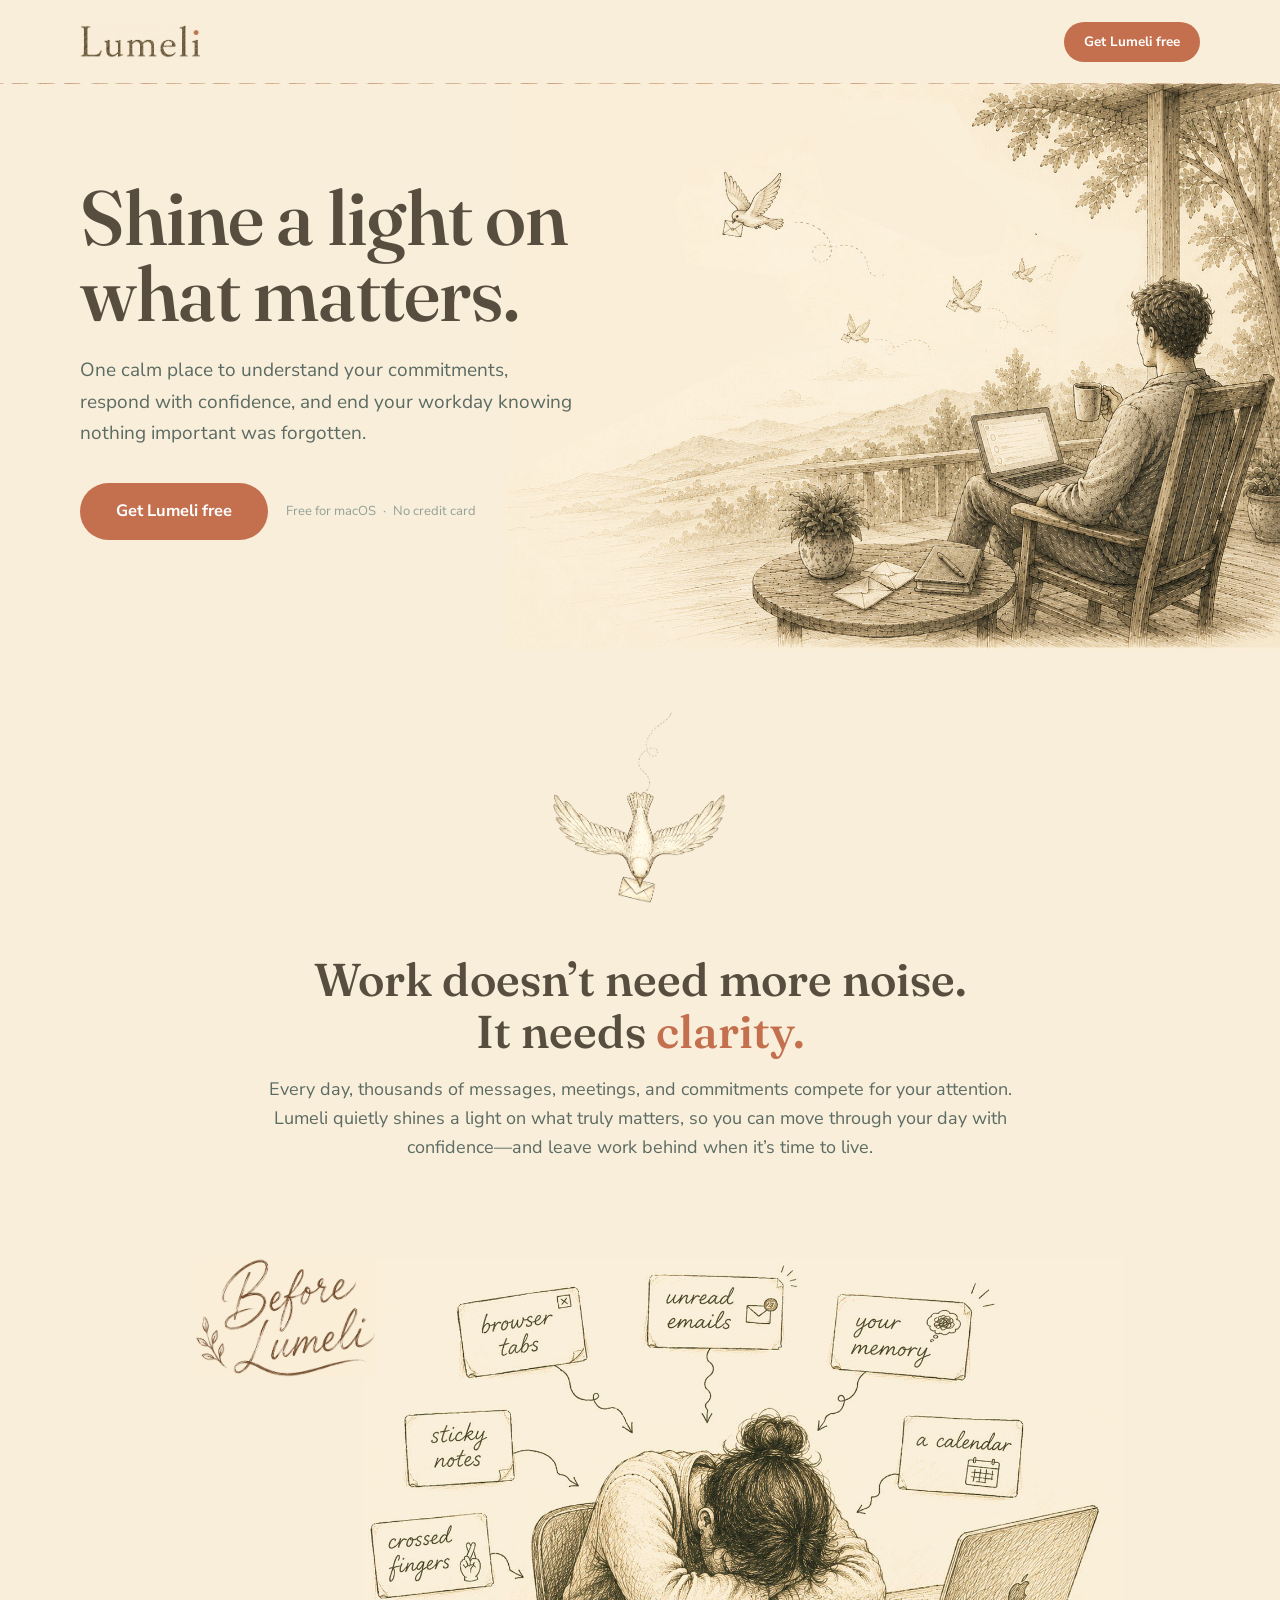
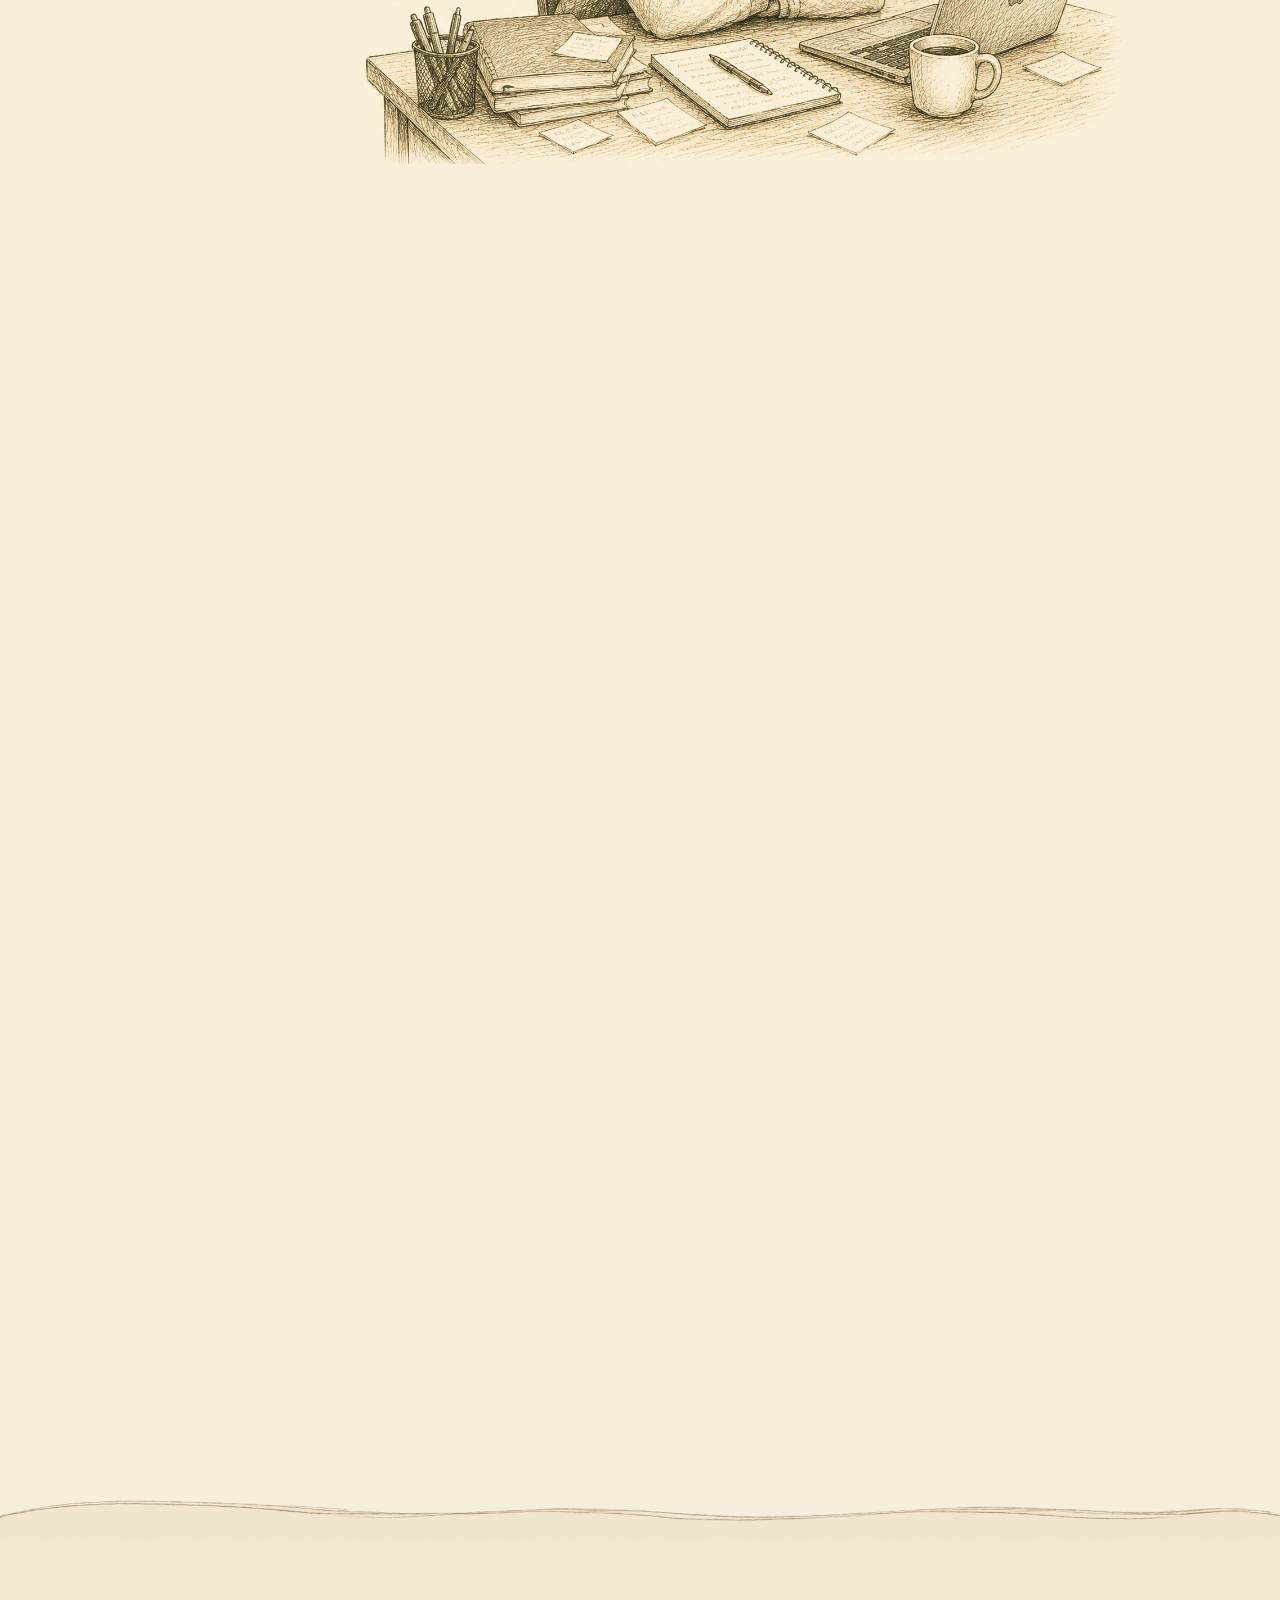
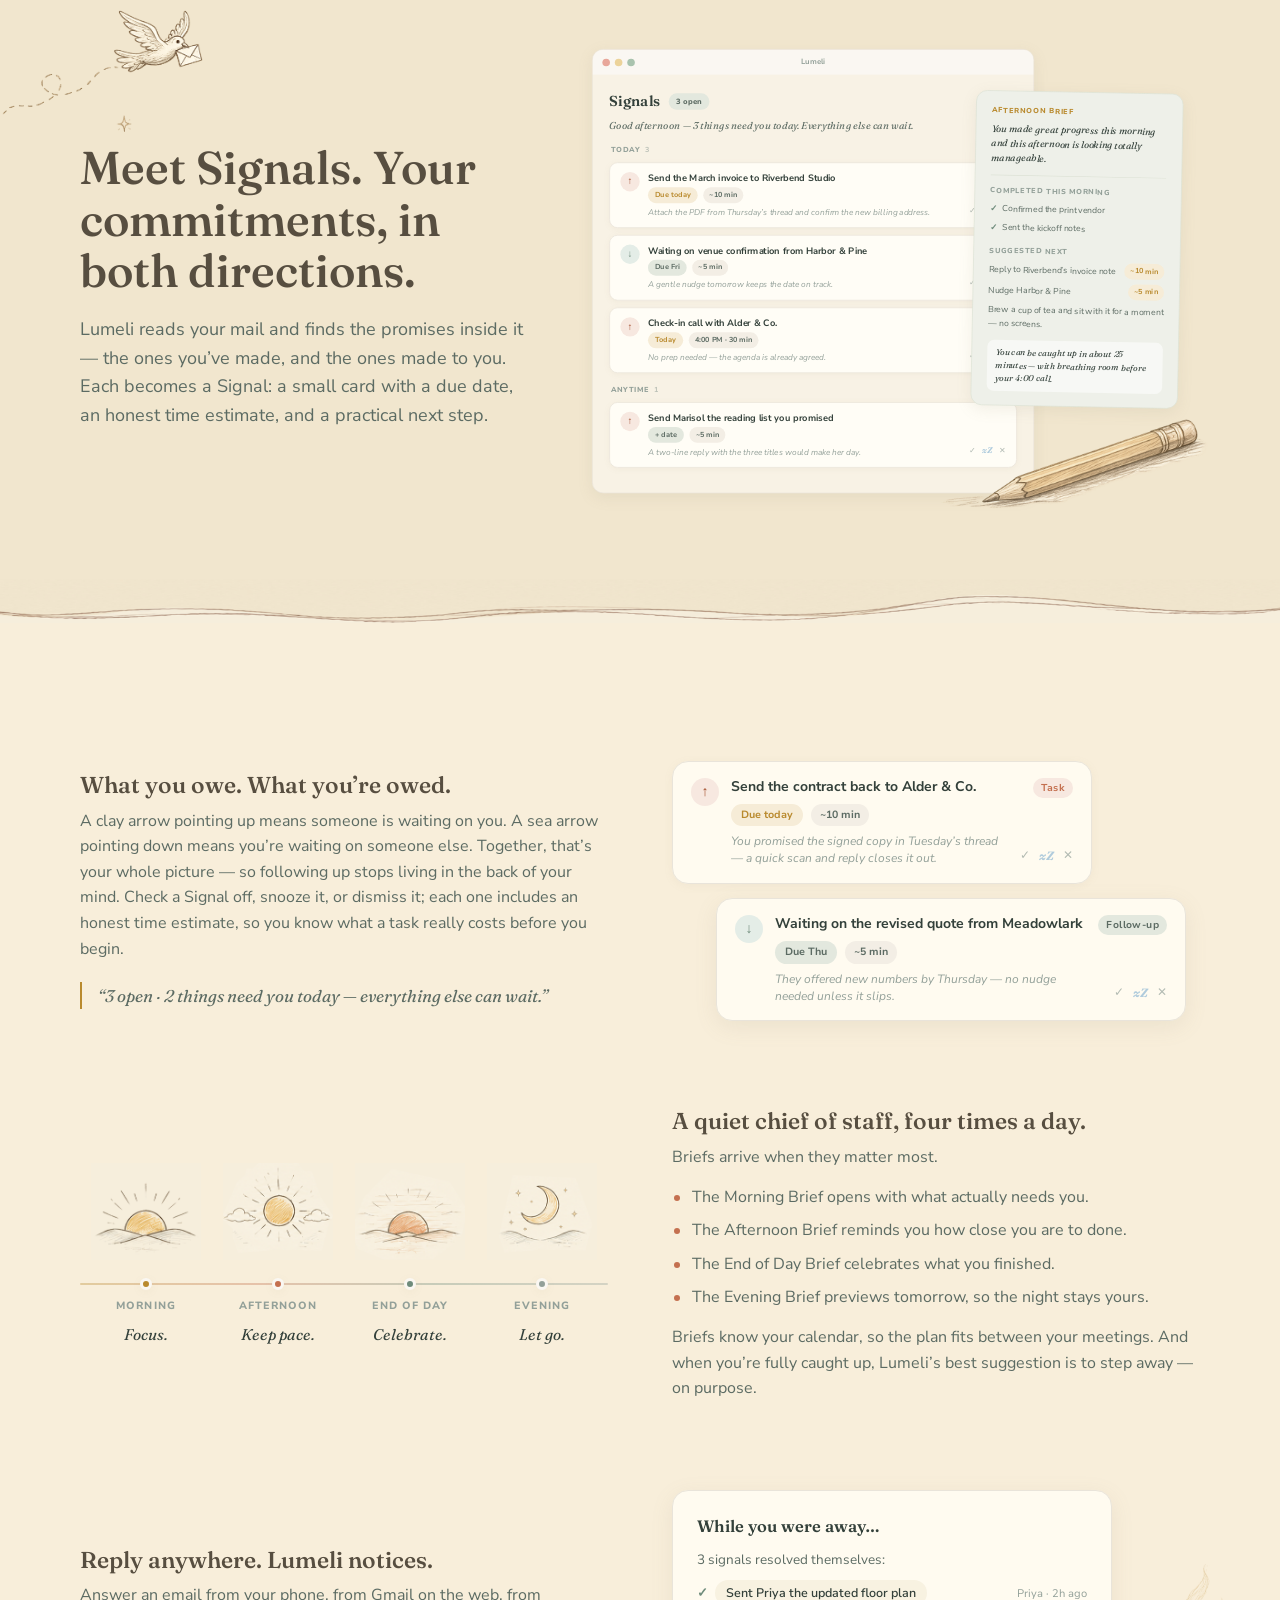
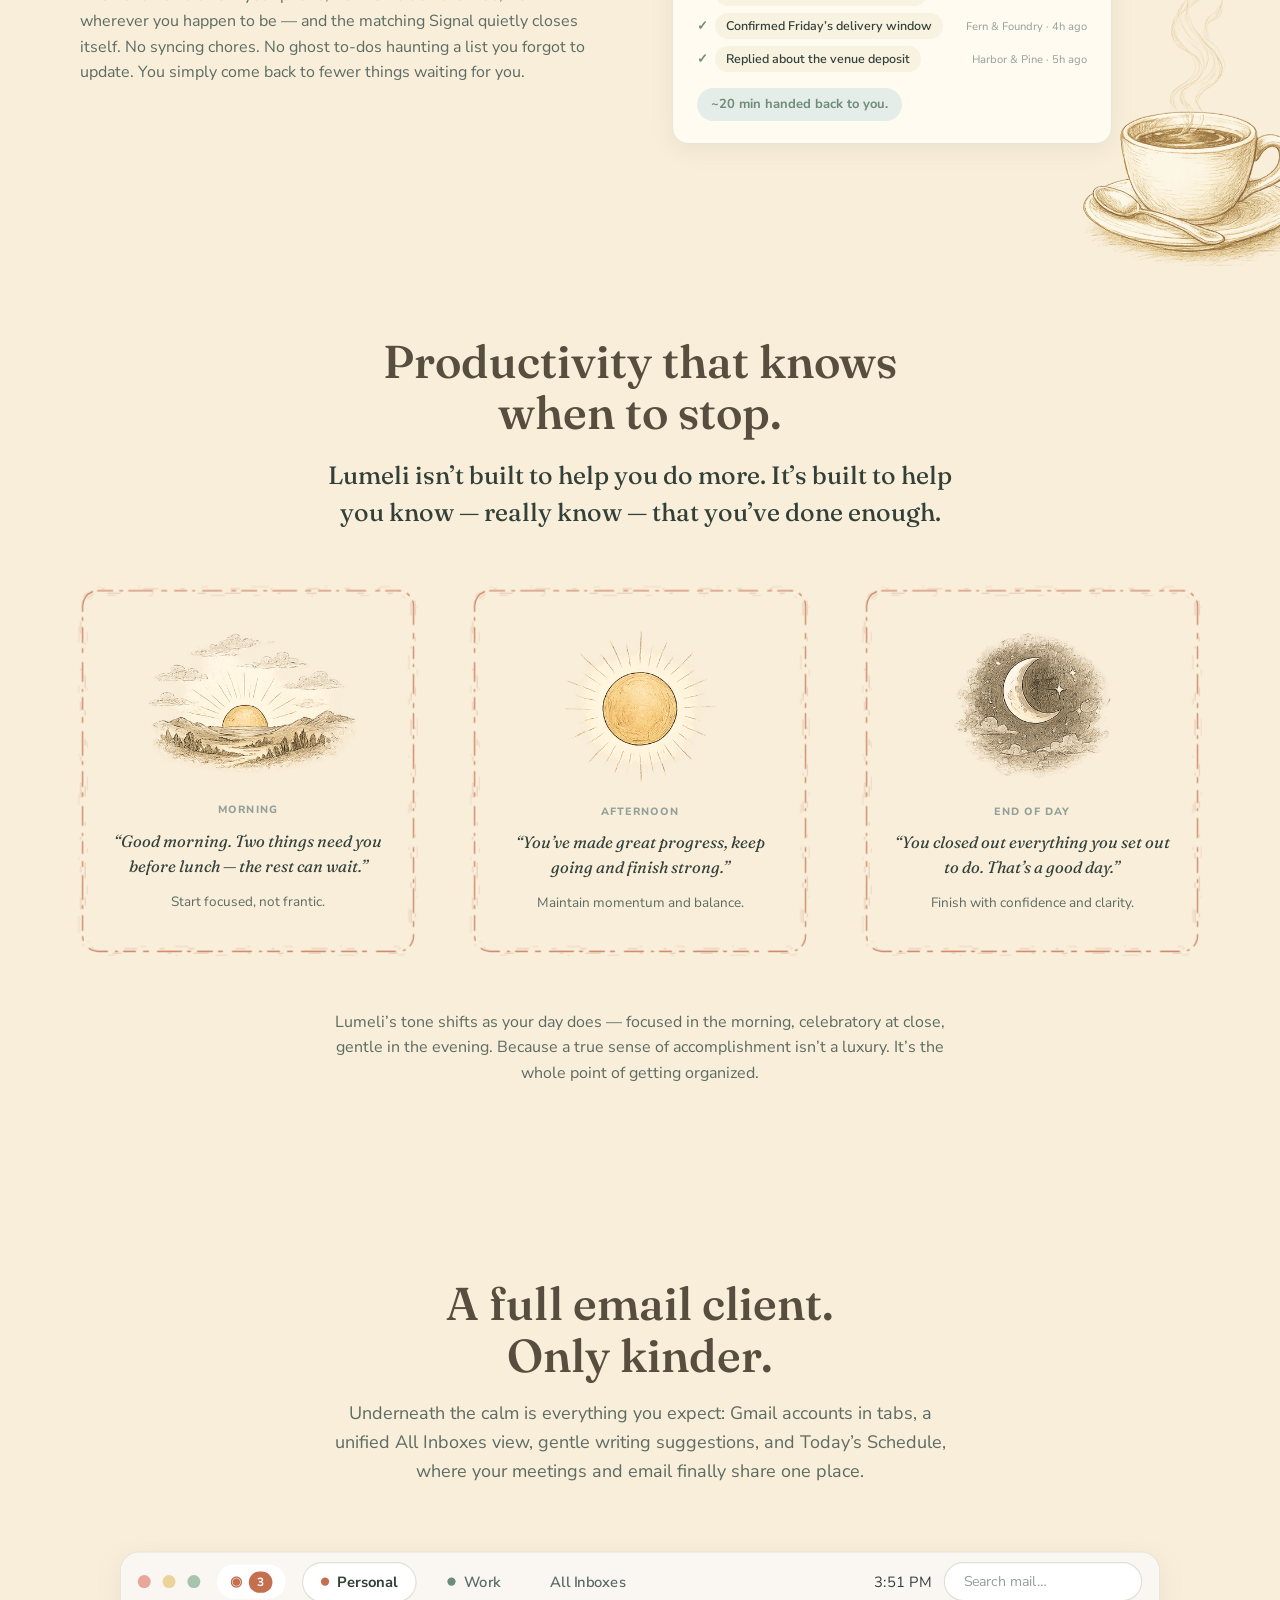
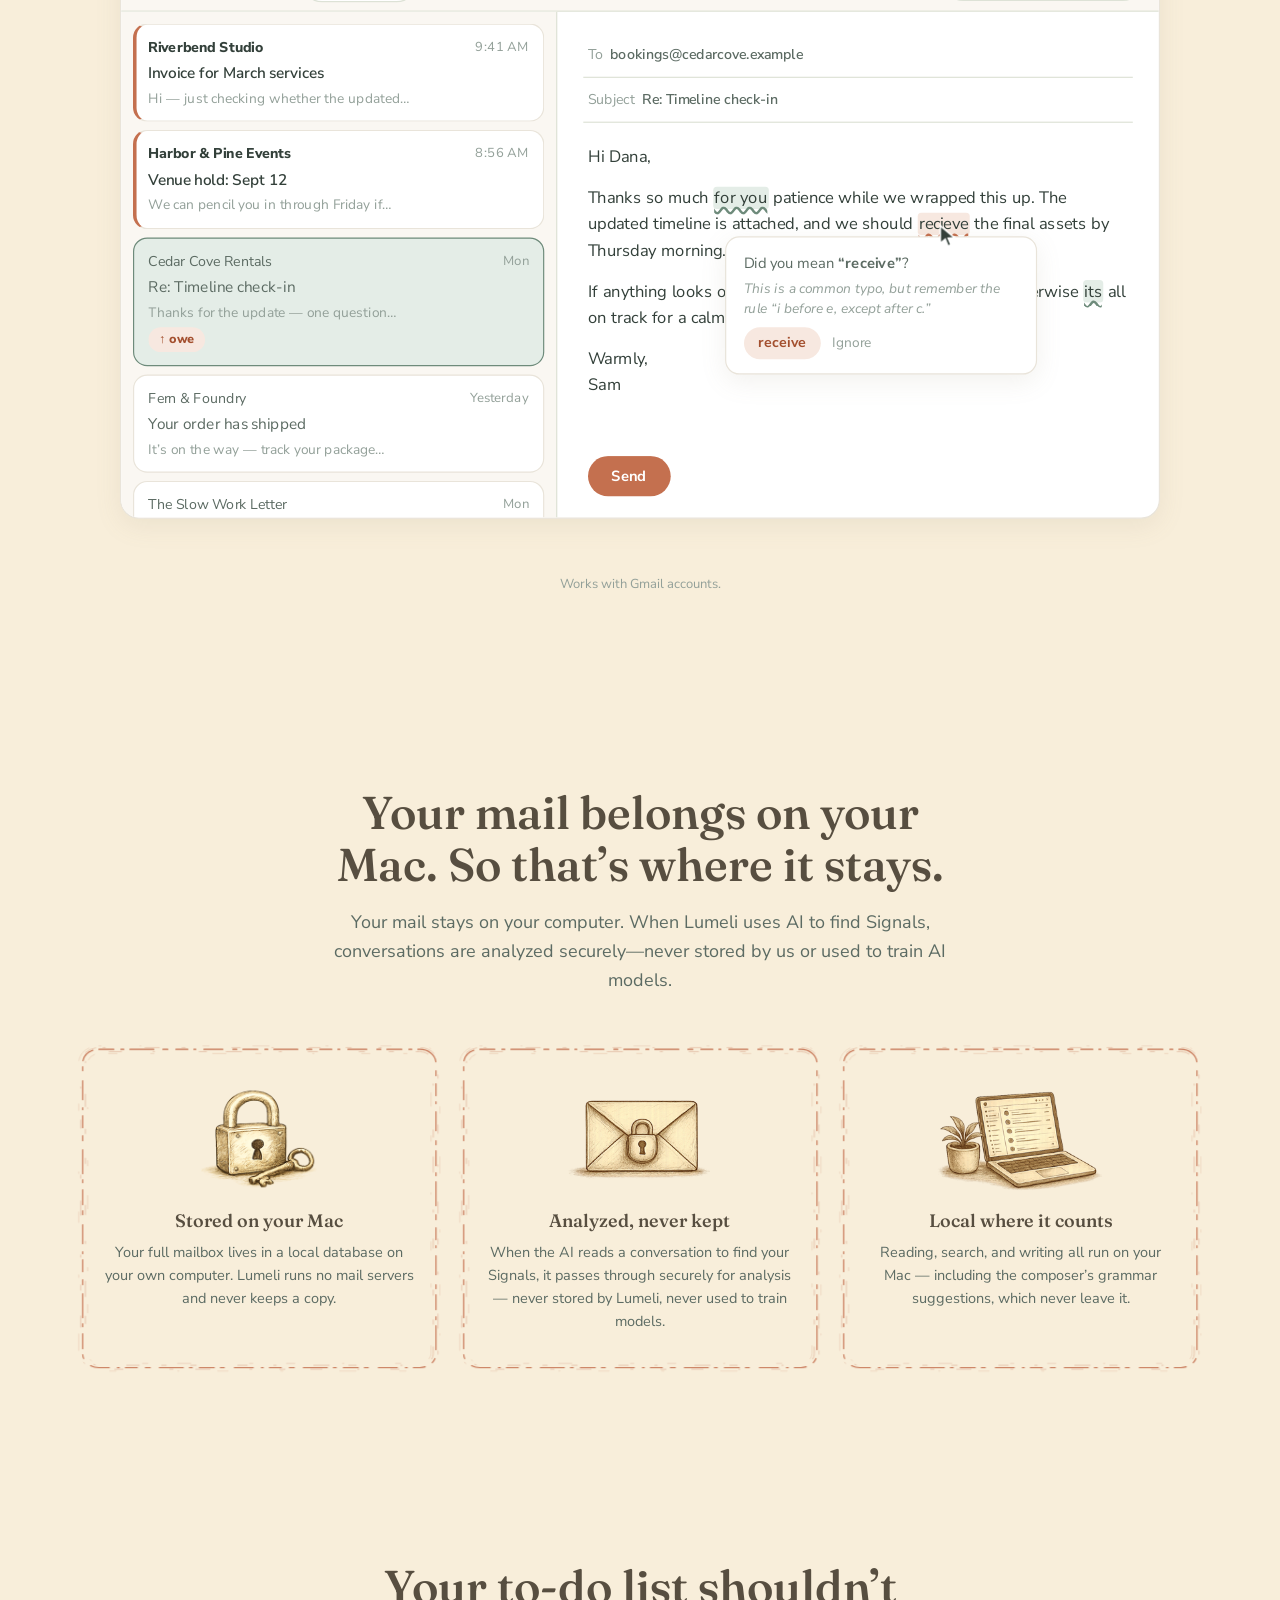
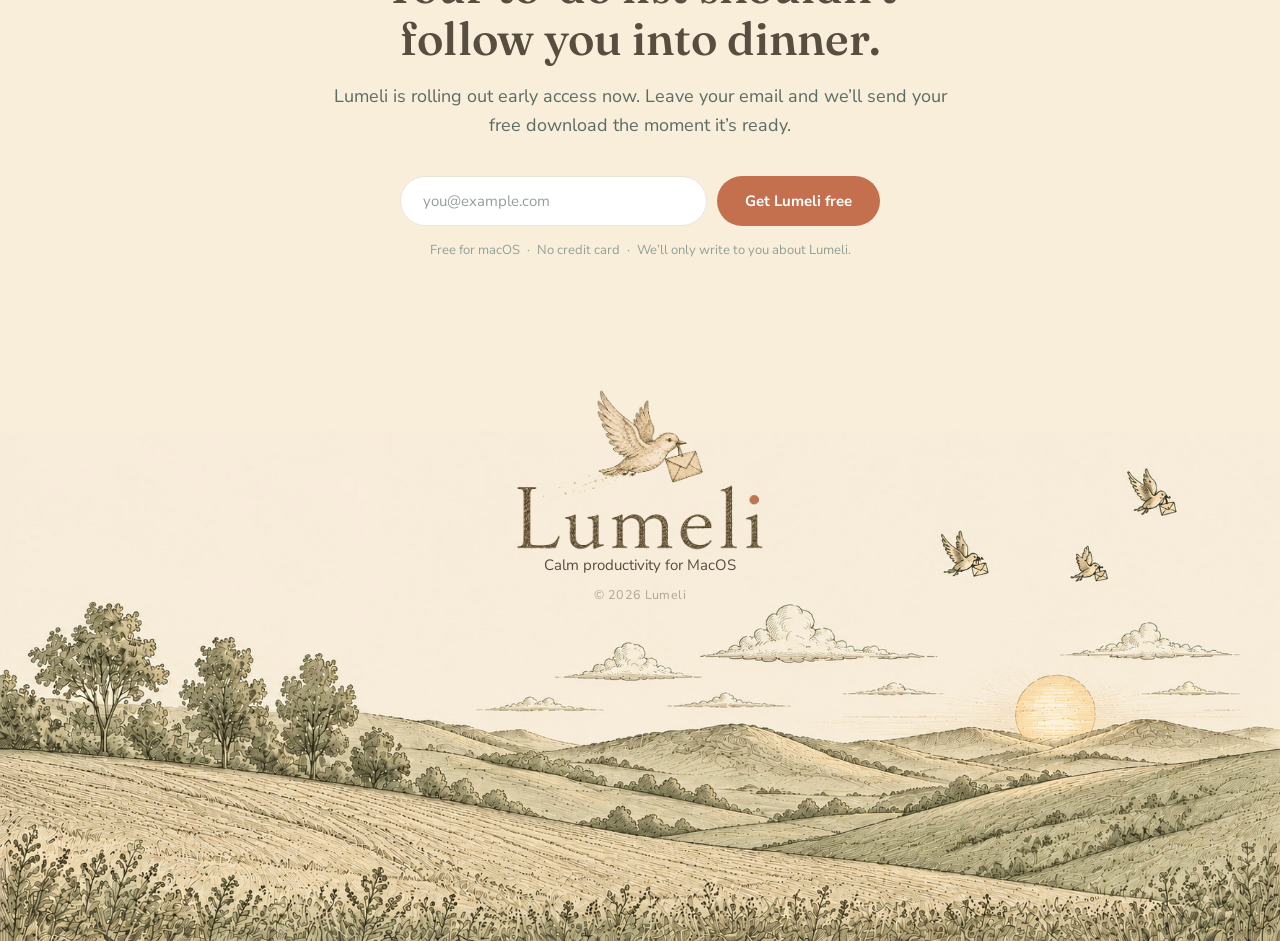
==== index.html @ b42d90e2 "feat: before/after becomes a scroll-pinned crossfade — After replaces Before in place Co-Authored-By" ====
<!doctype html>
<html lang="en">
  <head>
    <meta charset="UTF-8" />
    <meta name="viewport" content="width=device-width, initial-scale=1.0" />
    <title>Lumeli — Calm productivity for macOS</title>
    <meta
      name="description"
      content="Lumeli shines a light on what matters in your email: your commitments, in both directions, with a calm daily brief. Free for macOS."
    />
    <link rel="icon" href="data:image/svg+xml,%3Csvg xmlns='http://www.w3.org/2000/svg' viewBox='0 0 64 64'%3E%3Crect width='64' height='64' rx='14' fill='%23faf7f2'/%3E%3Ccircle cx='32' cy='26' r='7' fill='%23c4704f'/%3E%3Cpath d='M18 44 q14 8 28 0' stroke='%236e8b7b' stroke-width='4' fill='none' stroke-linecap='round'/%3E%3C/svg%3E" />
    <link rel="preconnect" href="https://fonts.googleapis.com" />
    <link rel="preconnect" href="https://fonts.gstatic.com" crossorigin />
    <link
      href="https://fonts.googleapis.com/css2?family=Fraunces:ital,opsz,wght@0,9..144,400..700;1,9..144,400..600&family=Nunito+Sans:opsz,wght@6..12,400..800&display=swap"
      rel="stylesheet"
    />
    <link rel="stylesheet" href="styles.css" />
  </head>
  <body>
    <a class="skip-link" href="#main">Skip to content</a>

    <header class="nav">
      <a href="#top" class="nav-logo-link"><img class="nav-logo" src="images/logo_header.png" alt="Lumeli" width="595" height="165" /></a>
      <a class="btn btn-primary btn-nav" href="#get-lumeli">Get Lumeli free</a>
    </header>

    <main id="main">
      <!-- ── Hero ─────────────────────────────────────────────── -->
      <section class="hero" id="top" aria-labelledby="hero-title">
        <div class="wisps" aria-hidden="true">
          <span class="wisp"></span><span class="wisp"></span><span class="wisp"></span>
          <span class="wisp"></span><span class="wisp"></span><span class="wisp"></span>
          <span class="wisp"></span><span class="wisp"></span>
          <span class="wisp"></span><span class="wisp"></span>
        </div>
        <div class="hero-art2" aria-hidden="true">
          <img class="hero-art2-main fade-in" src="images/hero-art-2.jpg" alt="" width="1550" height="1119" />
        </div>
        <div class="container">
          <div class="hero-copy fade-up">
            <h1 id="hero-title"><span class="nowrap">Shine a light on</span> <span class="nowrap">what matters.</span></h1>
            <p class="hero-sub">
              One calm place to understand your commitments, respond with confidence, and end your
              workday knowing nothing important was forgotten.
            </p>
            <div class="hero-cta">
              <a class="btn btn-primary btn-lg" href="#get-lumeli">Get Lumeli free</a>
              <p class="microcopy">Free for macOS&ensp;·&ensp;No credit card</p>
            </div>
          </div>
        </div>

      </section>

      <!-- ── Why ──────────────────────────────────────────────── -->
      <section class="why" id="why" aria-labelledby="why-title">
        <div class="container narrow fade-up">
          <div class="why-bird" data-frame="0" aria-hidden="true">
            <img class="why-bird-frame" src="images/bird_down.png" alt="" width="400" height="441" />
            <img class="why-bird-frame" src="images/bird_0-1.png" alt="" width="638" height="769" />
            <img class="why-bird-frame" src="images/bird_0-2.png" alt="" width="638" height="769" />
            <img class="why-bird-frame" src="images/bird_0-3.png" alt="" width="638" height="769" />
            <img class="why-bird-frame" src="images/bird_0-2.png" alt="" width="638" height="769" />
            <img class="why-bird-frame" src="images/bird_down.png" alt="" width="400" height="441" />
          </div>
          <h2 id="why-title"><span class="nowrap">Work doesn’t need more noise.</span><br /><span class="nowrap">It needs <span class="accent-clay">clarity.</span></span></h2>
          <p class="body-lg">
            Every day, thousands of messages, meetings, and commitments compete for your attention.
            Lumeli quietly shines a light on what truly matters, so you can move through your day
            with confidence—and leave work behind when it’s time to live.
          </p>
        </div>
      </section>

      <!-- ── Before / After ───────────────────────────────────── -->
      <section class="beforeafter" aria-label="Before and after Lumeli">
        <div class="ba-sticky">
        <div class="container ba-block">
          <div class="ba-scene">
            <img class="ba-label pop-in" src="images/before.jpg" alt="Before Lumeli" width="451" height="289" />
            <img class="ba-art fade-up" src="images/before_art.jpg" alt="" width="1350" height="912" />
          </div>
        </div>
        <div class="container ba-block">
          <div class="ba-scene">
            <img class="ba-label pop-in" src="images/after.jpg" alt="After Lumeli" width="435" height="280" />
            <img class="ba-art fade-up" src="images/after_art.jpg" alt="" width="1350" height="904" />
          </div>
        </div>
        </div>
      </section>

      <!-- ── Showcase: the Signals page ───────────────────────── -->
      <section class="showcase" aria-labelledby="how-title">
        <div class="container showcase-split">
          <img class="showcase-bird fade-up" src="images/bird_signals.png" alt="" width="494" height="312" />
          <div class="showcase-copy fade-up">
            <h2 id="how-title">Meet Signals. Your commitments, in both&nbsp;directions.</h2>
            <p class="body-lg">
              Lumeli reads your mail and finds the promises inside it — the ones you’ve made, and
              the ones made to you. Each becomes a Signal: a small card with a due date, an honest
              time estimate, and a practical next step.
            </p>
          </div>
          <!-- Mockup 1: the Signals page -->
          <div class="mock-wrap fade-up" aria-hidden="true">
          <div class="mock-viewport mock-viewport-signals">
            <div class="mock-stage mock-stage-signals">
              <div class="mock-window mock-signals">
                <div class="mock-chrome">
                  <span class="dot dot-r"></span><span class="dot dot-y"></span><span class="dot dot-g"></span>
                  <span class="mock-chrome-title">Lumeli</span>
                </div>
                <div class="mock-signals-body">
                  <div class="mock-signals-head">
                    <span class="mock-h1">Signals</span>
                    <span class="mock-count-pill">3 open</span>
                  </div>
                  <p class="mock-greeting">Good afternoon — 3 things need you today. Everything else can wait.</p>

                  <p class="mock-group-label">Today <span class="mock-group-count">3</span></p>

                  <div class="mock-signal">
                    <span class="mock-arrow up">↑</span>
                    <span class="mock-signal-text">
                      <span class="mock-signal-title">Send the March invoice to Riverbend Studio</span>
                      <span class="mock-signal-meta">
                        <span class="mock-pill pill-today">Due today</span>
                        <span class="mock-chip">~10 min</span>
                      </span>
                      <span class="mock-signal-sugg">Attach the PDF from Thursday’s thread and confirm the new billing address.</span>
                    </span>
                    <span class="mock-actions"><i>✓</i><i class="zz">zZ</i><i>✕</i></span>
                  </div>

                  <div class="mock-signal">
                    <span class="mock-arrow down">↓</span>
                    <span class="mock-signal-text">
                      <span class="mock-signal-title">Waiting on venue confirmation from Harbor &amp; Pine</span>
                      <span class="mock-signal-meta">
                        <span class="mock-pill">Due Fri</span>
                        <span class="mock-chip">~5 min</span>
                      </span>
                      <span class="mock-signal-sugg">A gentle nudge tomorrow keeps the date on track.</span>
                    </span>
                    <span class="mock-actions"><i>✓</i><i class="zz">zZ</i><i>✕</i></span>
                  </div>

                  <div class="mock-signal">
                    <span class="mock-arrow up">↑</span>
                    <span class="mock-signal-text">
                      <span class="mock-signal-title">Check-in call with Alder &amp; Co.</span>
                      <span class="mock-signal-meta">
                        <span class="mock-pill pill-today">Today</span>
                        <span class="mock-chip">4:00 PM · 30 min</span>
                      </span>
                      <span class="mock-signal-sugg">No prep needed — the agenda is already agreed.</span>
                    </span>
                    <span class="mock-actions"><i>✓</i><i class="zz">zZ</i><i>✕</i></span>
                  </div>

                  <p class="mock-group-label spaced">Anytime <span class="mock-group-count">1</span></p>

                  <div class="mock-signal">
                    <span class="mock-arrow up">↑</span>
                    <span class="mock-signal-text">
                      <span class="mock-signal-title">Send Marisol the reading list you promised</span>
                      <span class="mock-signal-meta">
                        <span class="mock-pill">+ date</span>
                        <span class="mock-chip">~5 min</span>
                      </span>
                      <span class="mock-signal-sugg">A two-line reply with the three titles would make her day.</span>
                    </span>
                    <span class="mock-actions"><i>✓</i><i class="zz">zZ</i><i>✕</i></span>
                  </div>
                </div>
              </div>

              <div class="mock-brief">
                <span class="mock-label gold">Afternoon Brief</span>
                <p class="mock-brief-greeting">You made great progress this morning and this afternoon is looking totally manageable.</p>
                <hr class="mock-hr" />
                <span class="mock-label">Completed this morning</span>
                <p class="mock-brief-row"><span class="check">✓</span> Confirmed the print vendor</p>
                <p class="mock-brief-row"><span class="check">✓</span> Sent the kickoff notes</p>
                <span class="mock-label spaced">Suggested next</span>
                <p class="mock-brief-row">Reply to Riverbend’s invoice note <span class="mock-chip gold-chip">~10 min</span></p>
                <p class="mock-brief-row">Nudge Harbor &amp; Pine <span class="mock-chip gold-chip">~5 min</span></p>
                <p class="mock-brief-row">Brew a cup of tea and sit with it for a moment — no screens.</p>
                <p class="mock-brief-closing">You can be caught up in about 25 minutes — with breathing room before your 4:00 call.</p>
              </div>
            </div>
          </div>
          </div>
          <img class="showcase-pencil" src="images/pencil_signals.png" alt="" width="729" height="258" aria-hidden="true" />
        </div>
      </section>

      <!-- ── How it works ─────────────────────────────────────── -->
      <section class="how" id="signals" aria-label="How Signals work">
        <div class="container beat beat-squiggle fade-up">
          <img class="beat-squiggle-art" src="images/squiggle.png" alt="" aria-hidden="true" width="95" height="102" />
          <div class="beat-copy">
            <h3>What you owe. What you’re owed.</h3>
            <p>
              A clay arrow pointing up means someone is waiting on you. A sea arrow pointing down
              means you’re waiting on someone else. Together, that’s your whole picture — so
              following up stops living in the back of your mind. Check a Signal off, snooze it, or
              dismiss it; each one includes an honest time estimate, so you know what a task really costs
              before you begin.
            </p>
            <p class="pull-quote">“3 open · 2 things need you today — everything else can wait.”</p>
          </div>
          <div class="beat-art" aria-hidden="true">
            <div class="vign-card">
              <span class="mock-arrow up">↑</span>
              <span class="vign-text">
                <span class="vign-title">Send the contract back to Alder &amp; Co.</span>
                <span class="mock-signal-meta"><span class="mock-pill pill-today">Due today</span><span class="mock-chip">~10 min</span></span>
                <span class="mock-signal-sugg">You promised the signed copy in Tuesday’s thread — a quick scan and reply closes it out.</span>
              </span>
              <span class="vign-side">
                <span class="vign-type type-task">Task</span>
                <span class="mock-actions"><i>✓</i><i class="zz">zZ</i><i>✕</i></span>
              </span>
            </div>
            <div class="vign-card vign-wide vign-offset">
              <span class="mock-arrow down">↓</span>
              <span class="vign-text">
                <span class="vign-title">Waiting on the revised quote from Meadowlark</span>
                <span class="mock-signal-meta"><span class="mock-pill">Due Thu</span><span class="mock-chip">~5 min</span></span>
                <span class="mock-signal-sugg">They offered new numbers by Thursday — no nudge needed unless it slips.</span>
              </span>
              <span class="vign-side">
                <span class="vign-type type-follow_up">Follow-up</span>
                <span class="mock-actions"><i>✓</i><i class="zz">zZ</i><i>✕</i></span>
              </span>
            </div>
          </div>
        </div>

        <div class="container beat beat-flip fade-up">
          <div class="beat-copy">
            <h3>A quiet chief of staff, four times a day.</h3>
            <p>Briefs arrive when they matter most.</p>
            <ul class="beat-list">
              <li>The Morning Brief opens with what actually needs you.</li>
              <li>The Afternoon Brief reminds you how close you are to done.</li>
              <li>The End of Day Brief celebrates what you finished.</li>
              <li>The Evening Brief previews tomorrow, so the night stays yours.</li>
            </ul>
            <p>
              Briefs know your calendar, so the plan fits between your meetings. And when you’re
              fully caught up, Lumeli’s best suggestion is to step away — on purpose.
            </p>
          </div>
          <div class="beat-art" aria-hidden="true">
            <div class="day-arc">
              <div class="arc-line"></div>
              <div class="arc-stop">
                <img class="arc-icon" src="images/icon_morning.png" alt="" width="241" height="212" />
                <span class="arc-dot" style="background: var(--gold)"></span>
                <span class="arc-name">Morning</span>
                <span class="arc-word">Focus.</span>
              </div>
              <div class="arc-stop">
                <img class="arc-icon" src="images/icon_afternoon.png" alt="" width="241" height="212" />
                <span class="arc-dot" style="background: var(--clay)"></span>
                <span class="arc-name">Afternoon</span>
                <span class="arc-word">Keep pace.</span>
              </div>
              <div class="arc-stop">
                <img class="arc-icon" src="images/icon_endofday.png" alt="" width="241" height="212" />
                <span class="arc-dot" style="background: var(--sea)"></span>
                <span class="arc-name">End of day</span>
                <span class="arc-word">Celebrate.</span>
              </div>
              <div class="arc-stop">
                <img class="arc-icon" src="images/icon_evening.png" alt="" width="241" height="212" />
                <span class="arc-dot" style="background: var(--ink-faint)"></span>
                <span class="arc-name">Evening</span>
                <span class="arc-word">Let go.</span>
              </div>
            </div>
          </div>
        </div>

        <div class="container beat fade-up">
          <div class="beat-copy">
            <h3>Reply anywhere. Lumeli notices.</h3>
            <p>
              Answer an email from your phone, from Gmail on the web, from wherever you happen to
              be — and the matching Signal quietly closes itself. No syncing chores. No ghost
              to-dos haunting a list you forgot to update. You simply come back to fewer things
              waiting for you.
            </p>
          </div>
          <div class="beat-art" aria-hidden="true">
            <div class="away-card">
              <p class="away-title">While you were away…</p>
              <p class="away-line">3 signals resolved themselves:</p>
              <ul class="away-list">
                <li><span class="check">✓</span><span class="away-summary">Sent Priya the updated floor plan</span><span class="away-meta">Priya · 2h ago</span></li>
                <li><span class="check">✓</span><span class="away-summary">Confirmed Friday’s delivery window</span><span class="away-meta">Fern &amp; Foundry · 4h ago</span></li>
                <li><span class="check">✓</span><span class="away-summary">Replied about the venue deposit</span><span class="away-meta">Harbor &amp; Pine · 5h ago</span></li>
              </ul>
              <p class="away-saved">~20 min handed back to you.</p>
            </div>
            <img class="away-coffee" src="images/coffee_large.png" alt="" aria-hidden="true" />
          </div>
        </div>
      </section>

      <!-- ── Philosophy ───────────────────────────────────────── -->
      <section class="calm" id="calm" aria-labelledby="calm-title">
        <div class="container narrow fade-up">
          <h2 id="calm-title">Productivity that knows<br />when to stop.</h2>
          <p class="calm-lede">
            Lumeli isn’t built to help you do more. It’s built to help<br />
            you know — really know — that you’ve done enough.
          </p>
        </div>
        <div class="container moments fade-up">
          <div class="moment">
            <svg class="trust-sketch" viewBox="0 0 400 420" preserveAspectRatio="none" aria-hidden="true">
              <defs>
                <mask id="sketch-draw-m1">
                  <rect class="trust-sketch-tracer" x="1" y="1" width="398" height="418" rx="19" fill="none" stroke="white" stroke-width="30" pathLength="100" />
                </mask>
              </defs>
              <g mask="url(#sketch-draw-m1)">
                <rect x="3" y="3" width="394" height="414" rx="18" fill="none" stroke="#c4704f" stroke-width="1.1" stroke-linecap="round" stroke-dasharray="15 7 3 6 24 9 5 8 12 6 2 8 19 10 4 6" vector-effect="non-scaling-stroke" />
                <rect x="6" y="6" width="388" height="408" rx="15" fill="none" stroke="#c4704f" stroke-width="0.8" opacity="0.38" stroke-dasharray="5 22 13 31 2 44 8 19 16 37 3 26 10 41 6 24" stroke-dashoffset="17" vector-effect="non-scaling-stroke" />
                <rect x="8.5" y="8.5" width="383" height="403" rx="13" fill="none" stroke="#c4704f" stroke-width="0.7" opacity="0.26" stroke-dasharray="2 47 9 33 4 58 14 29 6 51" stroke-dashoffset="40" vector-effect="non-scaling-stroke" />
                <rect x="0.8" y="0.8" width="398.4" height="418.4" rx="20" fill="none" stroke="#c4704f" stroke-width="0.8" opacity="0.34" stroke-dasharray="6 27 3 39 15 22 4 46 9 31 2 35 12 25" stroke-dashoffset="29" vector-effect="non-scaling-stroke" />
                <rect x="-1.4" y="-1.4" width="402.8" height="422.8" rx="22" fill="none" stroke="#c4704f" stroke-width="0.7" opacity="0.22" stroke-dasharray="3 52 11 38 2 61 7 43 17 56" stroke-dashoffset="63" vector-effect="non-scaling-stroke" />
              </g>
            </svg>
            <img class="moment-icon" src="images/morning-home.png" alt="" width="396" height="266" />
            <span class="mock-label">Morning</span>
            <p class="moment-voice">“Good morning. Two things need you before lunch — the rest can wait.”</p>
            <p class="moment-caption">Start focused, not frantic.</p>
          </div>
          <div class="moment">
            <svg class="trust-sketch" viewBox="0 0 400 420" preserveAspectRatio="none" aria-hidden="true">
              <defs>
                <mask id="sketch-draw-m2">
                  <rect class="trust-sketch-tracer" x="1" y="1" width="398" height="418" rx="19" fill="none" stroke="white" stroke-width="30" pathLength="100" />
                </mask>
              </defs>
              <g mask="url(#sketch-draw-m2)">
                <rect x="3" y="3" width="394" height="414" rx="18" fill="none" stroke="#c4704f" stroke-width="1.1" stroke-linecap="round" stroke-dasharray="15 7 3 6 24 9 5 8 12 6 2 8 19 10 4 6" vector-effect="non-scaling-stroke" />
                <rect x="6" y="6" width="388" height="408" rx="15" fill="none" stroke="#c4704f" stroke-width="0.8" opacity="0.38" stroke-dasharray="5 22 13 31 2 44 8 19 16 37 3 26 10 41 6 24" stroke-dashoffset="17" vector-effect="non-scaling-stroke" />
                <rect x="8.5" y="8.5" width="383" height="403" rx="13" fill="none" stroke="#c4704f" stroke-width="0.7" opacity="0.26" stroke-dasharray="2 47 9 33 4 58 14 29 6 51" stroke-dashoffset="40" vector-effect="non-scaling-stroke" />
                <rect x="0.8" y="0.8" width="398.4" height="418.4" rx="20" fill="none" stroke="#c4704f" stroke-width="0.8" opacity="0.34" stroke-dasharray="6 27 3 39 15 22 4 46 9 31 2 35 12 25" stroke-dashoffset="29" vector-effect="non-scaling-stroke" />
                <rect x="-1.4" y="-1.4" width="402.8" height="422.8" rx="22" fill="none" stroke="#c4704f" stroke-width="0.7" opacity="0.22" stroke-dasharray="3 52 11 38 2 61 7 43 17 56" stroke-dashoffset="63" vector-effect="non-scaling-stroke" />
              </g>
            </svg>
            <img class="moment-icon" src="images/afternooon-moon.png" alt="" />
            <span class="mock-label">Afternoon</span>
            <p class="moment-voice">“You’ve made great progress, keep going and finish strong.”</p>
            <p class="moment-caption">Maintain momentum and balance.</p>
          </div>
          <div class="moment">
            <svg class="trust-sketch" viewBox="0 0 400 420" preserveAspectRatio="none" aria-hidden="true">
              <defs>
                <mask id="sketch-draw-m3">
                  <rect class="trust-sketch-tracer" x="1" y="1" width="398" height="418" rx="19" fill="none" stroke="white" stroke-width="30" pathLength="100" />
                </mask>
              </defs>
              <g mask="url(#sketch-draw-m3)">
                <rect x="3" y="3" width="394" height="414" rx="18" fill="none" stroke="#c4704f" stroke-width="1.1" stroke-linecap="round" stroke-dasharray="15 7 3 6 24 9 5 8 12 6 2 8 19 10 4 6" vector-effect="non-scaling-stroke" />
                <rect x="6" y="6" width="388" height="408" rx="15" fill="none" stroke="#c4704f" stroke-width="0.8" opacity="0.38" stroke-dasharray="5 22 13 31 2 44 8 19 16 37 3 26 10 41 6 24" stroke-dashoffset="17" vector-effect="non-scaling-stroke" />
                <rect x="8.5" y="8.5" width="383" height="403" rx="13" fill="none" stroke="#c4704f" stroke-width="0.7" opacity="0.26" stroke-dasharray="2 47 9 33 4 58 14 29 6 51" stroke-dashoffset="40" vector-effect="non-scaling-stroke" />
                <rect x="0.8" y="0.8" width="398.4" height="418.4" rx="20" fill="none" stroke="#c4704f" stroke-width="0.8" opacity="0.34" stroke-dasharray="6 27 3 39 15 22 4 46 9 31 2 35 12 25" stroke-dashoffset="29" vector-effect="non-scaling-stroke" />
                <rect x="-1.4" y="-1.4" width="402.8" height="422.8" rx="22" fill="none" stroke="#c4704f" stroke-width="0.7" opacity="0.22" stroke-dasharray="3 52 11 38 2 61 7 43 17 56" stroke-dashoffset="63" vector-effect="non-scaling-stroke" />
              </g>
            </svg>
            <img class="moment-icon" src="images/moon-home.png" alt="" width="396" height="266" />
            <span class="mock-label">End of Day</span>
            <p class="moment-voice">“You closed out everything you set out to do. That’s a good day.”</p>
            <p class="moment-caption">Finish with confidence and clarity.</p>
          </div>
        </div>
        <div class="container narrow fade-up">
          <p class="calm-close">
            Lumeli’s tone shifts as your day does — focused in the morning, celebratory at close,
            gentle in the evening. Because a true sense of accomplishment isn’t a luxury. It’s the
            whole point of getting organized.
          </p>
        </div>
      </section>

      <!-- ── The client ───────────────────────────────────────── -->
      <section class="client" id="email" aria-labelledby="client-title">
        <div class="container narrow fade-up">
          <h2 id="client-title">A full email client.<br />Only kinder.</h2>
          <p class="body-lg">
            Underneath the calm is everything you expect: Gmail accounts in tabs, a unified All
            Inboxes view, gentle writing suggestions, and Today’s Schedule, where your meetings
            and email finally share one place.
          </p>
        </div>

        <!-- Mockup 2: the email page -->
        <div class="container mock-wrap fade-up" aria-hidden="true">
          <div class="mock-viewport mock-viewport-mail">
            <div class="mock-stage mock-stage-mail">
              <div class="mock-window mock-mail">
                <div class="mock-topbar">
                  <span class="dot dot-r"></span><span class="dot dot-y"></span><span class="dot dot-g"></span>
                  <span class="mock-signals-pill">◉ <b>3</b></span>
                  <span class="mock-tab active"><span class="acct-dot" style="background: var(--clay)"></span>Personal</span>
                  <span class="mock-tab"><span class="acct-dot" style="background: var(--sea)"></span>Work</span>
                  <span class="mock-tab">All Inboxes</span>
                  <span class="mock-topbar-clock">3:51 PM</span>
                  <span class="mock-search">Search mail…</span>
                </div>
                <div class="mock-mail-body">
                  <div class="mock-list">
                    <div class="mock-thread unread">
                      <span class="mt-top"><b>Riverbend Studio</b><time>9:41 AM</time></span>
                      <span class="mt-subj">Invoice for March services</span>
                      <span class="mt-snip">Hi — just checking whether the updated…</span>
                    </div>
                    <div class="mock-thread unread">
                      <span class="mt-top"><b>Harbor &amp; Pine Events</b><time>8:56 AM</time></span>
                      <span class="mt-subj">Venue hold: Sept 12</span>
                      <span class="mt-snip">We can pencil you in through Friday if…</span>
                    </div>
                    <div class="mock-thread selected">
                      <span class="mt-top">Cedar Cove Rentals<time>Mon</time></span>
                      <span class="mt-subj">Re: Timeline check-in</span>
                      <span class="mt-snip">Thanks for the update — one question…</span>
                      <span class="mock-thread-signal">↑ owe</span>
                    </div>
                    <div class="mock-thread">
                      <span class="mt-top">Fern &amp; Foundry<time>Yesterday</time></span>
                      <span class="mt-subj">Your order has shipped</span>
                      <span class="mt-snip">It’s on the way — track your package…</span>
                    </div>
                    <div class="mock-thread">
                      <span class="mt-top">The Slow Work Letter<time>Mon</time></span>
                      <span class="mt-subj">Issue 42: On finishing</span>
                      <span class="mt-snip">This week: why done matters more than…</span>
                    </div>
                  </div>
                  <div class="mock-pane">
                    <div class="mock-field">To&ensp;<span>bookings@cedarcove.example</span></div>
                    <div class="mock-field">Subject&ensp;<span>Re: Timeline check-in</span></div>
                    <div class="mock-compose">
                      <p class="mock-body-text">Hi Dana,</p>
                      <p class="mock-body-text">
                        Thanks so much <span class="sug-underline">for you</span> patience while we
                        wrapped this up. The updated timeline is attached, and we should
                        <span class="sug-underline-spelling">recieve</span> the final assets by
                        Thursday morning.
                      </p>
                      <p class="mock-body-text">
                        If anything looks off, just say the word and I’ll adjust —
                        otherwise <span class="sug-underline">its</span> all on track for a calm
                        launch next week.
                      </p>
                      <p class="mock-body-text">Warmly,<br />Sam</p>
                      <div class="sug-pop">
                        <span class="sug-pop-q">Did you mean <b>“receive”</b>?</span>
                        <span class="sug-pop-note">This is a common typo, but remember the rule “i before e, except after c.”</span>
                        <span class="sug-pop-actions"><b class="fix">receive</b><i>Ignore</i></span>
                      </div>
                      <span class="mock-cursor"></span>
                    </div>
                    <span class="mock-send">Send</span>
                  </div>
                </div>
              </div>
            </div>
          </div>
          <p class="microcopy center">Works with Gmail accounts.</p>
        </div>
      </section>

      <!-- ── Privacy ──────────────────────────────────────────── -->
      <section class="privacy" id="privacy" aria-labelledby="privacy-title">
        <div class="container narrow fade-up">
          <h2 id="privacy-title">Your mail belongs on your Mac. So that’s where it&nbsp;stays.</h2>
          <p class="body-lg">
            Your mail stays on your computer. When Lumeli uses AI to find Signals, conversations
            are analyzed securely—never stored by us or used to train AI models.
          </p>
        </div>
        <div class="container trust fade-up">
          <div class="trust-card">
            <svg class="trust-sketch" viewBox="0 0 400 420" preserveAspectRatio="none" aria-hidden="true">
              <defs>
                <mask id="sketch-draw-1">
                  <rect class="trust-sketch-tracer" x="1" y="1" width="398" height="418" rx="19" fill="none" stroke="white" stroke-width="30" pathLength="100" />
                </mask>
              </defs>
              <g mask="url(#sketch-draw-1)">
                <rect x="3" y="3" width="394" height="414" rx="18" fill="none" stroke="#c4704f" stroke-width="1.1" stroke-linecap="round" stroke-dasharray="15 7 3 6 24 9 5 8 12 6 2 8 19 10 4 6" vector-effect="non-scaling-stroke" />
                <rect x="6" y="6" width="388" height="408" rx="15" fill="none" stroke="#c4704f" stroke-width="0.8" opacity="0.38" stroke-dasharray="5 22 13 31 2 44 8 19 16 37 3 26 10 41 6 24" stroke-dashoffset="17" vector-effect="non-scaling-stroke" />
                <rect x="8.5" y="8.5" width="383" height="403" rx="13" fill="none" stroke="#c4704f" stroke-width="0.7" opacity="0.26" stroke-dasharray="2 47 9 33 4 58 14 29 6 51" stroke-dashoffset="40" vector-effect="non-scaling-stroke" />
                <rect x="0.8" y="0.8" width="398.4" height="418.4" rx="20" fill="none" stroke="#c4704f" stroke-width="0.8" opacity="0.34" stroke-dasharray="6 27 3 39 15 22 4 46 9 31 2 35 12 25" stroke-dashoffset="29" vector-effect="non-scaling-stroke" />
                <rect x="-1.4" y="-1.4" width="402.8" height="422.8" rx="22" fill="none" stroke="#c4704f" stroke-width="0.7" opacity="0.22" stroke-dasharray="3 52 11 38 2 61 7 43 17 56" stroke-dashoffset="63" vector-effect="non-scaling-stroke" />
              </g>
            </svg>
            <img class="trust-icon" src="images/lock_icon.png" alt="" width="250" height="234" />
            <h3>Stored on your Mac</h3>
            <p>Your full mailbox lives in a local database on your own computer. Lumeli runs no mail servers and never keeps a copy.</p>
          </div>
          <div class="trust-card">
            <svg class="trust-sketch" viewBox="0 0 400 420" preserveAspectRatio="none" aria-hidden="true">
              <defs>
                <mask id="sketch-draw-2">
                  <rect class="trust-sketch-tracer" x="1" y="1" width="398" height="418" rx="19" fill="none" stroke="white" stroke-width="30" pathLength="100" />
                </mask>
              </defs>
              <g mask="url(#sketch-draw-2)">
                <rect x="3" y="3" width="394" height="414" rx="18" fill="none" stroke="#c4704f" stroke-width="1.1" stroke-linecap="round" stroke-dasharray="15 7 3 6 24 9 5 8 12 6 2 8 19 10 4 6" vector-effect="non-scaling-stroke" />
                <rect x="6" y="6" width="388" height="408" rx="15" fill="none" stroke="#c4704f" stroke-width="0.8" opacity="0.38" stroke-dasharray="5 22 13 31 2 44 8 19 16 37 3 26 10 41 6 24" stroke-dashoffset="17" vector-effect="non-scaling-stroke" />
                <rect x="8.5" y="8.5" width="383" height="403" rx="13" fill="none" stroke="#c4704f" stroke-width="0.7" opacity="0.26" stroke-dasharray="2 47 9 33 4 58 14 29 6 51" stroke-dashoffset="40" vector-effect="non-scaling-stroke" />
                <rect x="0.8" y="0.8" width="398.4" height="418.4" rx="20" fill="none" stroke="#c4704f" stroke-width="0.8" opacity="0.34" stroke-dasharray="6 27 3 39 15 22 4 46 9 31 2 35 12 25" stroke-dashoffset="29" vector-effect="non-scaling-stroke" />
                <rect x="-1.4" y="-1.4" width="402.8" height="422.8" rx="22" fill="none" stroke="#c4704f" stroke-width="0.7" opacity="0.22" stroke-dasharray="3 52 11 38 2 61 7 43 17 56" stroke-dashoffset="63" vector-effect="non-scaling-stroke" />
              </g>
            </svg>
            <img class="trust-icon" src="images/quiet_icon.png" alt="" width="250" height="239" />
            <h3>Analyzed, never kept</h3>
            <p>When the AI reads a conversation to find your Signals, it passes through securely for analysis — never stored by Lumeli, never used to train models.</p>
          </div>
          <div class="trust-card">
            <svg class="trust-sketch" viewBox="0 0 400 420" preserveAspectRatio="none" aria-hidden="true">
              <defs>
                <mask id="sketch-draw-3">
                  <rect class="trust-sketch-tracer" x="1" y="1" width="398" height="418" rx="19" fill="none" stroke="white" stroke-width="30" pathLength="100" />
                </mask>
              </defs>
              <g mask="url(#sketch-draw-3)">
                <rect x="3" y="3" width="394" height="414" rx="18" fill="none" stroke="#c4704f" stroke-width="1.1" stroke-linecap="round" stroke-dasharray="15 7 3 6 24 9 5 8 12 6 2 8 19 10 4 6" vector-effect="non-scaling-stroke" />
                <rect x="6" y="6" width="388" height="408" rx="15" fill="none" stroke="#c4704f" stroke-width="0.8" opacity="0.38" stroke-dasharray="5 22 13 31 2 44 8 19 16 37 3 26 10 41 6 24" stroke-dashoffset="17" vector-effect="non-scaling-stroke" />
                <rect x="8.5" y="8.5" width="383" height="403" rx="13" fill="none" stroke="#c4704f" stroke-width="0.7" opacity="0.26" stroke-dasharray="2 47 9 33 4 58 14 29 6 51" stroke-dashoffset="40" vector-effect="non-scaling-stroke" />
                <rect x="0.8" y="0.8" width="398.4" height="418.4" rx="20" fill="none" stroke="#c4704f" stroke-width="0.8" opacity="0.34" stroke-dasharray="6 27 3 39 15 22 4 46 9 31 2 35 12 25" stroke-dashoffset="29" vector-effect="non-scaling-stroke" />
                <rect x="-1.4" y="-1.4" width="402.8" height="422.8" rx="22" fill="none" stroke="#c4704f" stroke-width="0.7" opacity="0.22" stroke-dasharray="3 52 11 38 2 61 7 43 17 56" stroke-dashoffset="63" vector-effect="non-scaling-stroke" />
              </g>
            </svg>
            <img class="trust-icon" src="images/leaves_icon.png" alt="" width="250" height="315" />
            <h3>Local where it counts</h3>
            <p>Reading, search, and writing all run on your Mac — including the composer’s grammar suggestions, which never leave it.</p>
          </div>
        </div>
      </section>

      <!-- ── Final CTA ────────────────────────────────────────── -->
      <section class="get" id="get-lumeli" aria-labelledby="get-title">
        <div class="container narrow fade-up">
          <h2 id="get-title">Your to-do list shouldn’t follow you into dinner.</h2>
          <p class="body-lg">
            Lumeli is rolling out early access now. Leave your email and we’ll send your free
            download the moment it’s ready.
          </p>
          <form
            class="cta-form"
            action="#"
            method="post"
            data-note="Placeholder — wire to mailing-list endpoint or mailto before launch"
          >
            <label for="email" class="cta-label sr-only">Your email</label>
            <div class="cta-row">
              <input
                id="email"
                name="email"
                type="email"
                required
                autocomplete="email"
                placeholder="you@example.com"
              />
              <button type="submit" class="btn btn-primary">Get Lumeli free</button>
            </div>
            <p class="microcopy">
              Free for macOS&ensp;·&ensp;No credit card&ensp;·&ensp;We’ll only write to you about Lumeli.
            </p>
          </form>
        </div>
      </section>
    </main>

    <footer class="footer" aria-label="Footer">
      <div class="footer-brand">
        <img class="footer-logo" src="images/logo_footer.png" alt="Lumeli" width="586" height="385" />
        <p class="footer-tag">Calm productivity for MacOS</p>
        <p class="footer-copyright">© <span id="copyright-year">2026</span> Lumeli</p>
      </div>
    </footer>

    <script src="script.js"></script>
  </body>
</html>
---- styles.css ----
/* ── Lumeli marketing site — Sage & Clay, tokens verbatim from the product ──
   Standalone static site: intentionally plain CSS, no build step. */

:root {
  --cream: #f8eeda;       /* site background */
  --cream-soft: #f9f3e4;  /* header + lifted section washes */
  --cream-deep: #f1e2c2;
  --linen: #faf7f2;
  --linen-deep: #f3eee5;
  --sage-panel: #eef0e9;
  --sage-soft: #e3e8de;
  --sage-line: #dde2d6;
  --card-line: #e9e4da;
  --ink: #33403a;
  --ink-soft: #5c6b63;
  --ink-faint: #93a099;
  --clay: #c4704f;
  --clay-deep: #a34f2e;
  --clay-tint: #f7e8e0;
  --sage-tint: #e9ede4;
  --sea: #6e8b7b;
  --sea-tint: #e4ede7;
  --gold: #b98a2e;
  --gold-tint: #f6ecd7;
  --card: #ffffff;
  --radius: 12px;
  --radius-lg: 16px;
  --shadow-soft: 0 2px 10px rgba(151, 139, 115, 0.07);
  --shadow-lift: 0 6px 22px rgba(151, 139, 115, 0.12);
  --font-display: 'Fraunces', Georgia, 'Times New Roman', serif;
  --font-body: 'Nunito Sans', -apple-system, BlinkMacSystemFont, sans-serif;
}

* { box-sizing: border-box; margin: 0; padding: 0; }

html { scroll-behavior: smooth; }

body {
  position: relative;
  background: var(--cream);
  color: var(--ink);
  font-family: var(--font-body);
  font-size: 16px;
  line-height: 1.6;
  -webkit-font-smoothing: antialiased;
}

.container { max-width: 1336px; margin: 0 auto; padding: 0 80px; }
@media (max-width: 640px) {
  .container { padding: 0 28px; } /* phones get sane gutters */
}
.container.narrow { max-width: 780px; text-align: center; }

.skip-link {
  position: absolute; left: -9999px; top: 0;
  background: var(--card); color: var(--ink); padding: 10px 18px;
  border-radius: 0 0 var(--radius) 0; z-index: 100;
}
.skip-link:focus { left: 0; }

a:focus-visible, button:focus-visible, input:focus-visible {
  outline: 2px solid var(--sea);
  outline-offset: 2px;
}

/* ── Type ── */
h1, h2, h3 { font-family: var(--font-display); font-weight: 550; line-height: 1.12; color: #574e40; }
h1 { font-size: clamp(40px, 6vw, 78px); letter-spacing: -0.01em; line-height: 1.0; }
h2 { font-size: clamp(28px, 3.6vw, 46px); margin-bottom: 18px; }
h3 { font-size: 23px; margin-bottom: 10px; }

.body-lg { font-size: 18px; color: var(--ink-soft); max-width: 42em; margin: 0 auto; }
.microcopy { font-size: 13px; color: var(--ink-faint); }
.microcopy.center { text-align: center; margin-top: 18px; }

/* ── Buttons ── */
.btn {
  display: inline-block; border: none; cursor: pointer;
  font-family: var(--font-body); font-weight: 700; font-size: 15px;
  border-radius: 999px; text-decoration: none; text-align: center;
  transition: background 0.15s, transform 0.12s, box-shadow 0.15s;
}
.btn-primary { background: var(--clay); color: #fff; padding: 12px 28px; }
.btn-primary:hover { background: #a2beab; transform: translateY(-1px); box-shadow: var(--shadow-lift); }
.btn-nav { padding: 9px 20px; font-size: 13.5px; }
.btn-lg { padding: 15px 36px; font-size: 16.5px; }

/* ── Nav ── */
.nav {
  position: relative;
  display: flex; align-items: center; justify-content: space-between;
  padding: 22px max(80px, calc((100% - 1440px) / 2));
}
/* hand-drawn dash border along the header's full width */
.nav::after {
  content: '';
  position: absolute; left: 0; right: 0; bottom: 0;
  height: 3px; /* dash.png's native height — tiles unstretched */
  background: url('images/dash.png') repeat-x left center;
}
.nav-logo-link { display: inline-flex; }
.nav-logo { display: block; height: 33px; width: auto; }
.wordmark {
  font-family: var(--font-display); font-weight: 600; font-size: 23px;
  letter-spacing: 0.02em; color: var(--ink); user-select: none;
}
.logo-i { position: relative; }
.logo-tittle {
  position: absolute; top: 0.1em; left: 50%; transform: translateX(-50%);
  width: 0.19em; height: 0.19em; border-radius: 50%; background: var(--clay);
}

/* ── Hero: copy left, artwork flush top-right, scaling with the window ──
   The art holds ~56% of the viewport width at its native aspect, so the
   original composition (art beside a fixed-measure text column) persists —
   wider browsers simply get a proportionally larger scene. */
.hero {
  position: relative; padding: 96px 0 110px;
  min-height: 40.5vw; /* the 56vw-wide art's height at its aspect ratio */
  display: flex; align-items: center;
  overflow: hidden;
}
.hero > .container { max-width: 1640px; width: 100%; } /* edge matches the nav's */
.hero-copy { position: relative; z-index: 1; text-align: left; max-width: 640px; transform: translateY(-15px); }
.hero-sub {
  font-size: 19px; color: var(--ink-soft);
  max-width: 26em; margin: 22px 0 0; line-height: 1.65;
}
.hero-cta {
  margin-top: 34px;
  display: flex; align-items: center; gap: 18px; flex-wrap: wrap;
}
/* the art always spans the hero's FULL height (top edge to bottom edge):
   on wide screens the 40.5vw min-height drives both; when the text column
   plus its fixed paddings is the taller of the two, the art scales up to
   match, keeping the copy vertically centered against it */
.hero-art2 {
  position: absolute; top: 0; bottom: 0; right: 0;
}
.hero-art2-main {
  display: block; height: 100%; width: auto; margin-left: auto;
}

/* the side-by-side holds until true tablet width — the copy may overlap
   the scene's open sky a little on the way down */
@media (max-width: 900px) {
  .hero { padding-bottom: 0; min-height: 0; display: flex; flex-direction: column; }
  .hero > .container { order: 1; }
  .hero-art2 { position: relative; order: 2; margin-top: 44px; text-align: right; }
  .hero-art2-main { height: auto; width: 100%; max-width: 720px; margin-left: auto; }
  .hero-copy { transform: none; }
}

/* ── Firefly wisps: soft glowing motes drifting over the hero ───────
   Layered above the artwork and copy backdrop; each wisp breathes in and
   out on its own long cycle while drifting slightly, like lens dust
   catching light. Negative delays keep the field mid-motion on load. */
.wisps {
  position: absolute; inset: 0;
  pointer-events: none;
  z-index: 2; /* above the art (and copy text, but they never overlap it) */
  overflow: hidden;
}
.wisp {
  --size: 10px;
  --peak: 0.8;
  position: absolute;
  width: var(--size); height: var(--size);
  border-radius: 50%;
  /* bright white heart dissolving through gold into the cream */
  background: radial-gradient(circle, rgba(255, 255, 252, 0.95), rgba(240, 220, 178, 0.5) 45%, rgba(214, 181, 118, 0.22) 65%, transparent 78%);
  box-shadow: 0 0 14px 6px rgba(185, 138, 46, 0.32);
  opacity: 0;
  animation: wisp-breathe var(--cycle, 9s) ease-in-out infinite;
}
@keyframes wisp-breathe {
  0%, 100% { opacity: 0; transform: translate(0, 0); }
  35% { opacity: var(--peak); }
  50% { opacity: var(--peak); transform: translate(var(--dx, 10px), var(--dy, -14px)); }
  70% { opacity: 0; }
}
.wisp:nth-child(1) { top: 16%; left: 1.5%; --size: 16px; --cycle: 8.5s; --peak: 0.9; --dx: 12px; --dy: -16px; }
.wisp:nth-child(2) { top: 8%; left: 20%; --size: 6px; --cycle: 11s; animation-delay: -4s; --peak: 0.7; --dx: -9px; --dy: -12px; }
.wisp:nth-child(3) { top: 40%; left: 10%; --size: 40px; --cycle: 13s; animation-delay: -7s; --peak: 0.7; --dx: 14px; --dy: -10px; }
.wisp:nth-child(4) { top: 60%; left: 3%; --size: 9px; --cycle: 9.5s; animation-delay: -2.5s; --peak: 0.85; --dx: -11px; --dy: -15px; }
.wisp:nth-child(5) { top: 74%; left: 24%; --size: 5px; --cycle: 12s; animation-delay: -9s; --peak: 0.72; --dx: 8px; --dy: -18px; }
.wisp:nth-child(6) { top: 24%; left: 31%; --size: 12px; --cycle: 10.5s; animation-delay: -5.5s; --peak: 0.82; --dx: -13px; --dy: -9px; }
.wisp:nth-child(7) { top: 66%; left: 54%; --size: 36px; --cycle: 14s; animation-delay: -11s; --peak: 0.62; --dx: 10px; --dy: -13px; }
.wisp:nth-child(8) { top: 46%; left: 58%; --size: 7px; --cycle: 10s; animation-delay: -6.5s; --peak: 0.78; --dx: -8px; --dy: -11px; }
.wisp:nth-child(9) { top: 12%; left: 48%; --size: 20px; --cycle: 12.5s; animation-delay: -3s; --peak: 0.75; --dx: 11px; --dy: -14px; }
.wisp:nth-child(10) { top: 82%; left: 12%; --size: 44px; --cycle: 15s; animation-delay: -8s; --peak: 0.55; --dx: -12px; --dy: -12px; }

/* ── Section rhythm & washes ── */
section { padding: 96px 0; }

.why { position: relative; padding-top: 48px; } /* halves the hero → bird gap */
.accent-clay { color: var(--clay); }
/* headline phrases break between spans, never inside them */
.nowrap { white-space: nowrap; }
/* the Why column is wide enough for its one-line headline; the paragraph
   keeps its own comfortable measure via .body-lg's max-width */
.why .container.narrow { max-width: 1040px; }
/* the philosophy lede needs the room for its one-sentence-per-line break */
.calm .container.narrow { max-width: 1140px; }

/* ── How-it-works beats ── */
.beat {
  display: grid; grid-template-columns: 1fr 1fr; gap: 64px;
  align-items: center; margin-bottom: 88px;
}
.beat:last-child { margin-bottom: 0; }
.beat-flip .beat-copy { order: 2; }
.beat-flip .beat-art { order: 1; }
.beat-art { position: relative; }
/* dashed squiggle trailing in from the left margin; its star tip lands
   just left of the headline like a hand-drawn bullet */
.beat-squiggle { position: relative; }
.beat-squiggle-art {
  position: absolute;
  top: 3%;
  left: 26px;
  width: 45px; height: auto;
  pointer-events: none;
}
@media (max-width: 1500px) {
  .beat-squiggle-art { display: none; } /* no margin room to trail through */
}
.beat-copy p { color: var(--ink-soft); margin-bottom: 14px; }
.beat-copy p:last-child { margin-bottom: 0; }
.beat-list {
  list-style: none; padding: 0;
  margin: 0 0 14px;
  display: flex; flex-direction: column; gap: 8px;
}
.beat-list li {
  color: var(--ink-soft);
  padding-left: 20px; position: relative;
}
.beat-list li::before {
  content: '';
  position: absolute; left: 2px; top: 0.62em;
  width: 6px; height: 6px; border-radius: 50%;
  background: var(--clay);
}
.pull-quote {
  font-family: var(--font-display); font-style: italic; font-size: 17px;
  color: var(--ink); margin-top: 20px;
  border-left: 2px solid var(--gold); padding-left: 16px;
}

/* Beat vignettes */
.vign-card {
  display: flex; align-items: flex-start; gap: 12px;
  background: #fffbf0; border: 1px solid var(--card-line);
  border-radius: var(--radius-lg); padding: 16px 18px; box-shadow: var(--shadow-soft);
  max-width: 420px;
}
.vign-wide { max-width: 470px; } /* Meadowlark title holds one line */
.vign-offset { margin: 14px 0 0 44px; box-shadow: var(--shadow-lift); }
.vign-text { display: flex; flex-direction: column; gap: 7px; flex: 1; min-width: 0; }
.vign-title { font-size: 14px; font-weight: 700; line-height: 1.35; white-space: nowrap; }
/* right rail: type pill top, actions bottom — like the app's signal-side */
.vign-side {
  align-self: stretch; flex-shrink: 0;
  display: flex; flex-direction: column;
  justify-content: space-between; align-items: flex-end; gap: 10px;
}
.vign-type {
  display: inline-block;
  font-size: 10px; font-weight: 700; letter-spacing: 0.04em;
  padding: 2px 8px; border-radius: 999px;
}
.vign-type.type-task { background: var(--clay-tint); color: var(--clay); }
.vign-type.type-follow_up { background: var(--sage-soft); color: var(--ink-soft); }

.day-arc { position: relative; display: flex; justify-content: space-between; padding: 0; width: 100%; }
.arc-icon { display: block; width: min(110px, 90%); height: auto; margin-bottom: 14px; }
.arc-line {
  position: absolute; top: 120px; left: 0; right: 0; height: 2px; /* threads the dot centers below the icons */
  background: linear-gradient(90deg, var(--gold), var(--clay), var(--sea), var(--ink-faint));
  opacity: 0.35; border-radius: 2px;
}
.arc-stop { position: relative; display: flex; flex-direction: column; align-items: center; gap: 8px; width: auto; }
.arc-dot { width: 12px; height: 12px; border-radius: 50%; border: 3px solid var(--linen); box-shadow: var(--shadow-soft); margin-top: -4px; }
.arc-name { font-size: 10.5px; font-weight: 800; text-transform: uppercase; letter-spacing: 0.1em; color: var(--ink-faint); }
.arc-word { font-family: var(--font-display); font-style: italic; font-size: 15.5px; color: var(--ink); }

.away-card {
  position: relative; z-index: 1;
  background: #fffbf0; border: 1px solid var(--card-line);
  border-radius: var(--radius-lg); padding: 22px 24px; box-shadow: var(--shadow-lift);
  max-width: 440px;
}
/* steaming coffee resting past the card's lower-right, sketch-style */
.away-coffee {
  position: absolute; right: max(-110px, -11vw); bottom: -122px;
  width: 230px; height: auto;
  pointer-events: none;
}
@media (max-width: 900px) {
  .away-coffee { display: none; } /* stacked view has no corner to rest in */
}
.away-title { font-family: var(--font-display); font-weight: 600; font-size: 16.5px; margin-bottom: 10px; }
.away-line { font-size: 13.5px; color: var(--ink-soft); margin-bottom: 9px; }
/* mirrors the app's away-toast list rows */
.away-list { list-style: none; padding: 0; margin: 0 0 4px; display: flex; flex-direction: column; gap: 7px; }
.away-list li { display: flex; align-items: baseline; gap: 7px; font-size: 12.5px; }
.away-list .check { flex-shrink: 0; }
.away-summary {
  color: var(--ink); font-weight: 600;
  white-space: nowrap;
  background: #f8f2e1; /* subtle pill behind each handled task */
  border-radius: 999px; padding: 3px 11px;
}
.away-meta { color: var(--ink-faint); font-size: 11px; flex-shrink: 0; margin-left: auto; }
/* narrower views: rows wrap — the meta drops beneath its pill instead of
   spilling past the card edge */
@media (max-width: 1240px) {
  .away-list li { flex-wrap: wrap; }
  .away-summary { white-space: normal; }
  .away-meta { margin-left: 24px; flex-basis: 100%; text-align: left; }
}
.away-saved {
  margin-top: 12px; font-size: 13px; font-weight: 700; color: var(--sea);
  background: var(--sea-tint); border-radius: 999px; padding: 6px 14px; display: inline-block;
}
.check { color: var(--sea); font-weight: 800; }

/* ── Philosophy ── */
.calm { text-align: center; }
.calm-lede {
  font-family: var(--font-display); font-weight: 450; font-size: clamp(20px, 2.6vw, 25px);
  line-height: 1.5; color: var(--ink); max-width: 50em; margin: 0 auto;
}
.moments {
  display: grid; grid-template-columns: repeat(3, 1fr); gap: 56px;
  margin: 56px auto;
}
.moment {
  position: relative;
  background-color: var(--cream);
  border: none;
  border-radius: var(--radius-lg); padding: 40px 26px;
  text-align: center;
}
/* borders draw themselves in via the shared .trust-sketch tracer */
.moments.in .moment:nth-child(1) .trust-sketch-tracer { transition-delay: 0.7s; }
.moments.in .moment:nth-child(2) .trust-sketch-tracer { transition-delay: 1s; }
.moments.in .moment:nth-child(3) .trust-sketch-tracer { transition-delay: 1.3s; }
.moment-icon {
  display: block; width: auto; height: auto;
  max-width: min(230px, 80%); max-height: 154px; /* height-matched across all three */
  margin: 0 auto 22px;
}
.moment-voice {
  font-family: var(--font-display); font-style: italic; font-size: 16.5px;
  line-height: 1.5; color: var(--ink); margin: 10px 0 12px;
}
.moment-caption { font-size: 13.5px; color: var(--ink-soft); }
.calm-close { color: var(--ink-soft); max-width: 40em; margin: 0 auto; }

/* storybook bird: four frames crossfaded by scroll (script.js sets
   data-frame 0-3); the box keeps the final frame's proportions */
.why-bird {
  position: relative; width: 200px; aspect-ratio: 400 / 441;
  margin: 0 auto 36px;
}
.why-bird-frame {
  position: absolute; inset: 0; width: 100%; height: 100%;
  object-fit: contain;
  opacity: 0; transition: opacity 0.6s ease; /* frames breathe in AND out — symmetric fade */
}
.why-bird[data-frame="0"] .why-bird-frame:nth-child(1),
.why-bird[data-frame="1"] .why-bird-frame:nth-child(2),
.why-bird[data-frame="2"] .why-bird-frame:nth-child(3),
.why-bird[data-frame="3"] .why-bird-frame:nth-child(4),
.why-bird[data-frame="4"] .why-bird-frame:nth-child(5),
.why-bird[data-frame="5"] .why-bird-frame:nth-child(6) { opacity: 1; }

/* ── Before / After Lumeli ── */
.beforeafter { padding: 0 0 120px; }
/* scroll-pinned crossfade (script.js adds .enhanced when motion is allowed):
   the tall section provides the scroll runway; the sticky stage holds both
   scenes in one spot while Before dissolves into After */
.beforeafter.enhanced { height: 210vh; padding-bottom: 0; }
.enhanced .ba-sticky {
  position: sticky; top: max(30px, calc(50vh - 330px));
}
.enhanced .ba-block { margin-bottom: 0; }
.enhanced .ba-block:nth-child(2) {
  position: absolute; top: 0; left: 0; right: 0;
  width: 100%; opacity: 0;
}
/* the After scene's own entrance animations are superseded by the crossfade */
.enhanced .ba-block:nth-child(2) .fade-up,
.enhanced .ba-block:nth-child(2) .pop-in {
  opacity: 1; transform: none; transition: none;
}
.ba-sticky { position: relative; }
.ba-block {
  display: flex; justify-content: center;
  margin-bottom: 96px;
}
.ba-block:last-child { margin-bottom: 0; }
/* the script label sits in open space to the LEFT of the artwork with only
   a whisper of overlap; the composite (label + art) is what gets centered,
   so the pair shifts right by half the label's overhang */
.ba-scene {
  position: relative;
  width: min(760px, 100%);
  transform: translateX(min(115px, 8vw));
}
.ba-art { display: block; width: 100%; height: auto; }
/* the scenes drift in more slowly, and only after their script label lands */
.ba-art.fade-up { transition-duration: 1.5s; transition-delay: 0.65s; }
.ba-label {
  position: absolute; top: 0; left: -13vw;
  width: 14vw; height: auto;
  z-index: 1;
}
@media (max-width: 900px) {
  .ba-scene { transform: none; }
  .ba-label { position: static; margin: 0 0 16px; display: block; }
}

/* ── Showcase: intro copy left, Signals mockup right ── */
.showcase {
  /* the band's torn top edge rises halfway into the gap after the After
     illustration; padding compensates so the content itself doesn't move */
  margin-top: -60px;
  padding: 150px 0 130px;
  background: url('images/signals_bg.png') no-repeat center calc(50% - 15px) / 100% 93%;
}
.showcase .container { max-width: 1640px; }
.showcase-split {
  display: grid; grid-template-columns: 0.85fr 1.15fr;
  gap: 63px; align-items: center; /* wider breath between copy and mockup */
}
.showcase-copy { text-align: left; transform: translateY(-40px); }
/* the bird's top edge lines up with the mockup's top edge across the split */
.showcase-split { position: relative; }
.showcase-bird {
  position: absolute; top: -30px; left: 0;
  width: clamp(180px, 16vw, 250px); height: auto;
  pointer-events: none;
}
.showcase .container { position: relative; }
/* the pencil rests across the mockup's lower-right corner */
.showcase-pencil {
  position: absolute; right: 70px; bottom: 22px;
  width: clamp(200px, 21vw, 310px); height: auto;
  pointer-events: none;
  z-index: 1;
}
@media (max-width: 900px) {
  .showcase-bird { position: static; margin: 0 0 26px; display: block; }
  .showcase-copy { transform: none; }
}
.showcase-copy .body-lg { margin: 0; }
.showcase .mock-wrap { margin-top: 0; }
.showcase .mock-viewport { margin: 0 0 0 auto; } /* hug the right edge */

@media (max-width: 900px) {
  .showcase-split { grid-template-columns: 1fr; gap: 36px; }
}

/* ── Client section ── */
.client { text-align: center; }
.client .mock-wrap { margin-top: 56px; }

/* ── Privacy ── */
.privacy { text-align: center; }
.trust { display: grid; grid-template-columns: repeat(3, 1fr); gap: 22px; margin-top: 52px; }
.trust-card {
  position: relative;
  background-color: var(--cream);
  border: none;
  border-radius: var(--radius-lg); padding: 36px 24px;
  text-align: center;
}
/* the sketch lives as an inline SVG whose mask tracer literally draws the
   border around the perimeter, pencil-style, once the content has settled */
.trust-sketch {
  position: absolute; inset: 0; width: 100%; height: 100%;
  pointer-events: none; overflow: visible;
}
.trust-sketch-tracer {
  stroke-dasharray: 100;
  stroke-dashoffset: 100; /* fully undrawn */
}
.trust.in .trust-sketch-tracer,
.moments.in .trust-sketch-tracer {
  stroke-dashoffset: 0;
  transition: stroke-dashoffset 1.5s ease-in-out;
}
.trust.in .trust-card:nth-child(1) .trust-sketch-tracer { transition-delay: 0.7s; }
.trust.in .trust-card:nth-child(2) .trust-sketch-tracer { transition-delay: 1s; }
.trust.in .trust-card:nth-child(3) .trust-sketch-tracer { transition-delay: 1.3s; }
.trust-icon {
  display: block; width: auto; height: auto;
  max-width: 60%; max-height: 110px; /* height-matched across the trio */
  margin: 0 auto 18px;
}
.trust-card h3 { font-size: 18px; }
.trust-card p { font-size: 14.5px; color: var(--ink-soft); }

/* ── Final CTA ── */
.get { position: relative; overflow: hidden; text-align: center; padding-bottom: 120px; }
.get::before {
  content: '';
  position: absolute; inset: -60% -20% auto; height: 130%;
  background: radial-gradient(110% 65% at 50% -15%, rgba(185, 138, 46, 0.09), transparent 65%);
  pointer-events: none;
}
.get .container { position: relative; }
.cta-form { margin-top: 36px; }
/* visually hidden but still announced to screen readers */
.sr-only {
  position: absolute; width: 1px; height: 1px;
  margin: -1px; padding: 0; border: 0;
  clip: rect(0 0 0 0); overflow: hidden; white-space: nowrap;
}
.cta-row { display: flex; justify-content: center; gap: 10px; max-width: 480px; margin: 0 auto 14px; }
.cta-row input {
  flex: 1; min-width: 0;
  font: inherit; font-size: 15px; color: var(--ink);
  background: var(--card); border: 1px solid var(--card-line);
  border-radius: 999px; padding: 12px 22px;
}
.cta-row input::placeholder { color: var(--ink-faint); }

/* ── Footer: full-bleed artwork band with the brand centered in its sky ── */
.footer {
  position: relative;
  width: 100%;
  margin-top: 50px;
  aspect-ratio: 1774 / 707; /* shows the artwork edge to edge, uncropped */
  background: url('images/footer_bg.jpg') no-repeat center bottom / cover;
}
.footer-brand {
  position: absolute; top: calc(7% - 80px); left: 50%;
  transform: translateX(-50%);
  text-align: center;
}
.footer-logo { display: block; width: min(250px, 30vw); height: auto; margin: 0 auto; }
.footer-tag {
  font-size: 15px; font-weight: 400; color: #574e40;
  margin-top: 2px;
}
.footer-copyright {
  margin-top: 8px;
  font-size: 12.5px; color: rgba(87, 78, 64, 0.45); /* light against the sky */
  letter-spacing: 0.03em;
}

/* ══ Mockups ═════════════════════════════════════════════════════════
   Fixed 880px design stages, scaled as a unit by script.js. All inert. */

.mock-wrap { margin-top: 64px; user-select: none; }
.mock-stage { text-align: left; }
.mock-viewport { position: relative; width: 100%; max-width: 1040px; margin: 0 auto; }
.mock-viewport-signals { aspect-ratio: 880 / 720; }
.mock-viewport-mail { aspect-ratio: 880 / 520; }
.mock-stage { position: absolute; top: 0; left: 0; width: 880px; transform-origin: top left; }
.mock-stage-signals { height: 720px; }
.mock-stage-mail { height: 520px; }

.mock-window {
  background: var(--card); border: 1px solid var(--card-line);
  border-radius: var(--radius-lg); box-shadow: var(--shadow-lift); overflow: hidden;
}
.mock-signals { position: absolute; top: 16px; left: 0; width: 640px; background: #f8f2e5; }
.mock-chrome {
  display: flex; align-items: center; gap: 7px; height: 36px; padding: 0 14px;
  background: var(--linen); position: relative;
}
.dot { width: 11px; height: 11px; border-radius: 50%; }
.dot-r { background: #e8a79a; }
.dot-y { background: #ecd39a; }
.dot-g { background: #a9c3ae; }
.mock-chrome-title {
  position: absolute; left: 50%; transform: translateX(-50%);
  font-size: 11px; color: var(--ink-faint); font-weight: 700;
}

.mock-signals-body { padding: 22px 24px 26px; }
.mock-signals-head { display: flex; align-items: center; gap: 12px; }
.mock-h1 { font-family: var(--font-display); font-weight: 600; font-size: 21px; }
.mock-count-pill {
  font-size: 11px; font-weight: 800; color: var(--ink-soft);
  background: var(--sage-soft); border-radius: 999px; padding: 3px 11px;
}
.mock-greeting {
  font-family: var(--font-display); font-style: italic; font-size: 14.5px;
  color: var(--ink-soft); margin: 6px 0 16px;
}
.mock-group-label {
  font-size: 10.5px; font-weight: 800; text-transform: uppercase;
  letter-spacing: 0.1em; color: var(--ink-faint);
  margin: 0 0 9px 2px;
}
.mock-group-label.spaced { margin-top: 16px; }
.mock-group-count { font-weight: 700; opacity: 0.6; margin-left: 3px; }
.mock-signal {
  display: flex; align-items: flex-start; gap: 12px;
  background: #fffdf6; border: 1px solid var(--card-line);
  border-radius: var(--radius); padding: 13px 15px; margin-bottom: 10px;
  box-shadow: var(--shadow-soft);
}
.mock-arrow {
  width: 28px; height: 28px; border-radius: 50%; flex-shrink: 0;
  display: inline-flex; align-items: center; justify-content: center;
  font-size: 14px; font-weight: 800;
}
.mock-arrow.up { color: var(--clay-deep); background: var(--clay-tint); }
.mock-arrow.down { color: var(--sea); background: var(--sea-tint); }
.mock-signal-text { display: flex; flex-direction: column; gap: 5px; min-width: 0; flex: 1; }
.mock-signal-title { font-size: 13.5px; font-weight: 700; line-height: 1.3; }
.mock-signal-meta { display: flex; align-items: center; gap: 8px; }
.mock-pill {
  font-size: 10.5px; font-weight: 700; color: var(--ink-soft);
  background: var(--sage-soft); border-radius: 999px; padding: 3px 10px;
}
.mock-pill.pill-today { background: var(--gold-tint); color: var(--gold); }
.mock-chip {
  font-size: 10.5px; font-weight: 700; color: var(--ink-soft);
  background: var(--linen-deep); border-radius: 999px; padding: 3px 9px;
}
.mock-chip.gold-chip { background: var(--gold-tint); color: var(--gold); }
.mock-signal-sugg { font-size: 12px; font-style: italic; color: var(--ink-faint); line-height: 1.4; }
.mock-actions { display: flex; gap: 9px; align-self: flex-end; padding-bottom: 2px; }
.mock-actions i { font-style: normal; font-size: 12px; color: var(--ink-faint); opacity: 0.7; }
.mock-actions .zz { font-family: var(--font-display); font-style: italic; font-weight: 700; color: #8fb8d4; }

.mock-brief {
  position: absolute; top: 78px; left: 552px; width: 300px;
  background: var(--sage-panel); border: 1px solid var(--sage-line);
  border-radius: var(--radius-lg); box-shadow: var(--shadow-lift);
  padding: 20px 22px; transform: rotate(1.1deg);
}
.mock-label {
  display: block; font-size: 10.5px; font-weight: 800; text-transform: uppercase;
  letter-spacing: 0.1em; color: var(--ink-faint); margin-bottom: 7px;
}
.mock-label.gold { color: var(--gold); }
.mock-label.spaced { margin-top: 16px; }
.mock-brief-greeting {
  font-family: var(--font-display); font-style: italic; font-size: 14px;
  line-height: 1.5; color: var(--ink); margin-bottom: 14px;
}
.mock-hr { border: none; border-top: 1px solid var(--sage-line); margin: 0 0 14px; }
.mock-brief-row {
  display: flex; align-items: center; gap: 7px;
  font-size: 12.5px; color: var(--ink-soft); margin-bottom: 7px;
}
.mock-brief-row .mock-chip { margin-left: auto; }
.mock-brief-closing {
  font-family: var(--font-display); font-style: italic; font-size: 12.5px;
  line-height: 1.5; color: var(--ink);
  background: rgba(255, 255, 255, 0.55);
  border-radius: 10px; padding: 9px 12px; margin-top: 14px;
}

/* Mockup 2 — mail */
.mock-mail { position: absolute; top: 8px; left: 0; width: 880px; }
/* unified topbar, as in the app: traffic lights, signals pill, account
   tabs, then the clock and search field on the right */
.mock-topbar {
  display: flex; align-items: center; gap: 10px; height: 50px; padding: 0 14px;
  background: var(--linen); border-bottom: 1px solid var(--sage-line);
}
.mock-signals-pill {
  display: inline-flex; align-items: center; gap: 6px;
  background: var(--card); border-radius: 999px; padding: 5px 11px;
  color: var(--clay); font-weight: 800; font-size: 12px;
  margin: 0 4px;
}
.mock-signals-pill b {
  background: var(--clay); color: #fff; border-radius: 999px;
  font-size: 10px; padding: 1px 7px;
}
.mock-topbar-clock {
  margin-left: auto; font-size: 12.5px; color: var(--ink); flex-shrink: 0;
}
.mock-search {
  background: var(--card); border: 1px solid var(--sage-line); border-radius: 999px;
  padding: 6px 16px; font-size: 12px; color: var(--ink-faint);
  width: 168px; flex-shrink: 0;
}
.mock-tab {
  display: inline-flex; align-items: center; gap: 7px;
  font-size: 12.5px; font-weight: 600; color: var(--ink-soft);
  border-radius: 999px; padding: 6px 15px; border: 1px solid transparent;
}
.mock-tab.active { background: var(--card); border-color: var(--sage-line); color: var(--ink); font-weight: 700; }
.acct-dot { width: 7px; height: 7px; border-radius: 50%; }

.mock-mail-body { display: flex; height: 428px; }
.mock-list { width: 42%; background: var(--linen); border-right: 1px solid var(--sage-line); padding: 10px; overflow: hidden; }
/* mirrors the app's .thread-row: every row is a white card with a
   card-line border; unread adds the clay edge with padding compensated
   so text stays column-aligned across all rows */
.mock-thread {
  position: relative; padding: 10px 12px; border-radius: var(--radius);
  background: var(--card); border: 1px solid var(--card-line);
  margin-bottom: 7px;
}
.mock-thread.unread { border-left: 3px solid var(--clay); padding-left: 10px; }
.mock-thread.selected { border-color: var(--sea); background: var(--sea-tint); }
/* the app's thread signal chip — '↑ owe' beneath the subject */
.mock-thread-signal {
  display: inline-block; margin-top: 4px;
  font-size: 10.5px; font-weight: 800; letter-spacing: 0.02em;
  border-radius: 999px; padding: 2px 9px;
  background: var(--clay-tint); color: var(--clay-deep);
}
.mt-top { display: flex; justify-content: space-between; font-size: 12px; color: var(--ink-soft); }
.mock-thread.unread .mt-top b { color: var(--ink); }
.mt-top b { font-weight: 800; }
.mt-top time { font-size: 11px; color: var(--ink-faint); }
.mt-subj { display: block; font-size: 13px; color: var(--ink-soft); margin: 2px 0 1px; }
.mock-thread.unread .mt-subj { color: var(--ink); font-weight: 600; }
.mt-snip { display: block; font-size: 11.5px; color: var(--ink-faint); white-space: nowrap; overflow: hidden; text-overflow: ellipsis; }

.mock-pane { flex: 1; padding: 18px 22px; position: relative; }
.mock-field {
  font-size: 12px; color: var(--ink-faint); padding: 9px 4px;
  border-bottom: 1px solid var(--sage-line);
}
.mock-field span { color: var(--ink-soft); font-weight: 600; }
.mock-compose { position: relative; padding: 18px 4px; }
.mock-body-text { font-size: 14px; line-height: 1.6; color: var(--ink); margin-bottom: 12px; }
.sug-underline {
  text-decoration: underline wavy var(--sea);
  text-decoration-thickness: 1.5px;
  text-underline-offset: 3px;
  background: var(--sea-tint); border-radius: 3px; padding: 0 1px;
}
.sug-underline-spelling {
  text-decoration: underline wavy var(--clay);
  text-decoration-thickness: 1.5px;
  text-underline-offset: 3px;
  background: var(--clay-tint); border-radius: 3px; padding: 0 1px;
}
.sug-pop {
  position: absolute; top: 96px; left: 120px;
  display: flex; flex-direction: column; gap: 7px;
  background: var(--card); border: 1px solid var(--card-line);
  border-radius: var(--radius); box-shadow: var(--shadow-lift);
  padding: 12px 15px; width: 264px;
}
.sug-pop-q { font-size: 12.5px; color: var(--ink-soft); }
.sug-pop-note { font-size: 11.5px; font-style: italic; color: var(--ink-faint); line-height: 1.45; margin-top: -4px; }
.sug-pop-actions { display: flex; align-items: center; gap: 10px; }
.sug-pop-actions .fix {
  font-size: 12px; font-weight: 700; color: var(--clay-deep);
  background: var(--clay-tint); border-radius: 999px; padding: 4px 12px; font-style: normal;
}
.sug-pop-actions i { font-style: normal; font-size: 11.5px; color: var(--ink-faint); }
.mock-send {
  position: absolute; bottom: 18px; left: 26px;
  background: var(--clay); color: #fff; font-size: 12.5px; font-weight: 700;
  border-radius: 999px; padding: 7px 20px;
}

/* ── Mockup 1 entrance choreography ─────────────────────────────────
   The wrapper's scroll-fade reveals the window first; the four signal
   cards then file in from the right, one after another; once they've
   settled, the Afternoon Brief rolls down from above. */
.mock-wrap .mock-signal {
  opacity: 0; transform: translateX(56px);
  transition: opacity 0.55s ease, transform 0.6s cubic-bezier(0.22, 0.9, 0.35, 1);
}
.mock-wrap.in .mock-signal { opacity: 1; transform: none; }
/* nth-of-type counts ALL sibling divs (the header row is div #1),
   so the four cards are divs 2 through 5 */
.mock-wrap.in .mock-signal:nth-of-type(2) { transition-delay: 0.4s; }
.mock-wrap.in .mock-signal:nth-of-type(3) { transition-delay: 0.55s; }
.mock-wrap.in .mock-signal:nth-of-type(4) { transition-delay: 0.7s; }
.mock-wrap.in .mock-signal:nth-of-type(5) { transition-delay: 0.85s; }
/* the ANYTIME label arrives together with its card */
.mock-wrap .mock-group-label.spaced { opacity: 0; transition: opacity 0.55s ease; }
.mock-wrap.in .mock-group-label.spaced { opacity: 1; transition-delay: 0.85s; }
.mock-wrap .mock-brief {
  opacity: 0; transform: rotate(1.1deg) translateY(-30px);
  transition: opacity 0.7s ease, transform 0.75s cubic-bezier(0.22, 0.9, 0.35, 1);
}
.mock-wrap.in .mock-brief {
  opacity: 1; transform: rotate(1.1deg) translateY(0);
  transition-delay: 1.25s;
}

/* the sketch frame wraps the whole mail mockup, sitting just outside its
   window shadow; drawn by the shared tracer once the mockup reveals */

/* ── Mockup 2 entrance: thread rows file in like the signal cards ── */
.mock-wrap .mock-thread {
  opacity: 0; transform: translateX(56px);
  transition: opacity 0.55s ease, transform 0.6s cubic-bezier(0.22, 0.9, 0.35, 1);
}
.mock-wrap.in .mock-thread { opacity: 1; transform: none; }
.mock-wrap.in .mock-thread:nth-of-type(1) { transition-delay: 0.4s; }
.mock-wrap.in .mock-thread:nth-of-type(2) { transition-delay: 0.55s; }
.mock-wrap.in .mock-thread:nth-of-type(3) { transition-delay: 0.7s; }
.mock-wrap.in .mock-thread:nth-of-type(4) { transition-delay: 0.85s; }
.mock-wrap.in .mock-thread:nth-of-type(5) { transition-delay: 1s; }

/* ── Beat vignette cards file in like the mockup's signals ── */
.beat .vign-card {
  opacity: 0; transform: translateX(56px);
  transition: opacity 0.55s ease, transform 0.6s cubic-bezier(0.22, 0.9, 0.35, 1);
}
.beat.in .vign-card { opacity: 1; transform: none; }
.beat.in .vign-card:nth-of-type(1) { transition-delay: 0.35s; }
.beat.in .vign-card:nth-of-type(2) { transition-delay: 0.5s; }

/* ── Day-arc choreography: suns rise left to right, the line draws
   beneath them, dots surfacing as it passes, captions fading in step ── */
.beat .arc-icon {
  opacity: 0; transform: translateY(18px);
  transition: opacity 0.7s ease, transform 0.8s cubic-bezier(0.22, 0.9, 0.35, 1);
}
.beat .arc-name, .beat .arc-word {
  opacity: 0;
  transition: opacity 0.7s ease;
}
.beat .arc-dot {
  opacity: 0; transform: scale(0.3);
  transition: opacity 0.3s ease, transform 0.35s cubic-bezier(0.34, 1.4, 0.64, 1);
}
.beat .arc-line {
  transform: scaleX(0); transform-origin: left center;
  transition: transform 1.7s cubic-bezier(0.3, 0.6, 0.3, 1) 0.4s;
}
.beat.in .arc-icon, .beat.in .arc-name, .beat.in .arc-word { opacity: 1; transform: none; }
.beat.in .arc-dot { opacity: 1; transform: scale(1); }
.beat.in .arc-line { transform: scaleX(1); }
.beat.in .arc-stop:nth-child(2) .arc-icon,
.beat.in .arc-stop:nth-child(2) .arc-name,
.beat.in .arc-stop:nth-child(2) .arc-word { transition-delay: 0.45s; }
.beat.in .arc-stop:nth-child(3) .arc-icon,
.beat.in .arc-stop:nth-child(3) .arc-name,
.beat.in .arc-stop:nth-child(3) .arc-word { transition-delay: 0.9s; }
.beat.in .arc-stop:nth-child(4) .arc-icon,
.beat.in .arc-stop:nth-child(4) .arc-name,
.beat.in .arc-stop:nth-child(4) .arc-word { transition-delay: 1.35s; }
.beat.in .arc-stop:nth-child(5) .arc-icon,
.beat.in .arc-stop:nth-child(5) .arc-name,
.beat.in .arc-stop:nth-child(5) .arc-word { transition-delay: 1.8s; }
/* dots surface as the line's tip passes each stop */
.beat.in .arc-stop:nth-child(2) .arc-dot { transition-delay: 0.5s; }
.beat.in .arc-stop:nth-child(3) .arc-dot { transition-delay: 1s; }
.beat.in .arc-stop:nth-child(4) .arc-dot { transition-delay: 1.5s; }
.beat.in .arc-stop:nth-child(5) .arc-dot { transition-delay: 1.95s; }

/* ── Mockup 2 pointer-and-popover scene ─────────────────────────────
   After the rows settle, a cursor glides up to the 'recieve' typo;
   only once it arrives does the suggestion popover drop in. */
.mock-cursor {
  position: absolute; top: 86px; left: 300px; /* tip resting on 'recieve' */
  width: 15px; height: 20px;
  background: url("data:image/svg+xml,%3Csvg xmlns='http://www.w3.org/2000/svg' viewBox='0 0 15 20'%3E%3Cpath d='M2 1 L2 16 L6.2 12.6 L8.6 18.4 L11.2 17.2 L8.8 11.6 L14 11.2 Z' fill='%2333403a' stroke='%23ffffff' stroke-width='1.4'/%3E%3C/svg%3E") no-repeat center / contain;
  opacity: 0;
  transform: translate(250px, 210px);
  pointer-events: none;
  z-index: 3;
}
.mock-wrap.in .mock-cursor {
  animation: cursor-glide 1.1s cubic-bezier(0.4, 0.1, 0.25, 1) 1.75s forwards;
}
@keyframes cursor-glide {
  0% { opacity: 0; transform: translate(250px, 210px); }
  18% { opacity: 1; }
  100% { opacity: 1; transform: translate(0, 0); }
}
.mock-wrap .sug-pop {
  opacity: 0; transform: translateY(-12px);
  transition: opacity 0.5s ease 2.95s, transform 0.55s cubic-bezier(0.22, 0.9, 0.35, 1) 2.95s;
}
.mock-wrap.in .sug-pop { opacity: 1; transform: translateY(0); }

/* ── Motion ── */
.fade-up { opacity: 0; transform: translateY(14px); transition: opacity 0.7s ease, transform 0.7s ease; }
.fade-up.in { opacity: 1; transform: none; }
/* plain fade (no travel) for layered artwork */
.fade-in { opacity: 0; transition: opacity 1.3s ease; }
.fade-in.in { opacity: 1; }

/* zero-to-full pop with a small spring overshoot, after the scene settles */
.pop-in {
  opacity: 0; transform: scale(0);
  transition:
    opacity 0.65s ease,
    transform 0.9s cubic-bezier(0.34, 1.3, 0.64, 1);
}
.pop-in.in { opacity: 1; transform: scale(1); }

@media (prefers-reduced-motion: reduce) {
  html { scroll-behavior: auto; }
  .fade-up { opacity: 1; transform: none; transition: none; }
  .fade-in { opacity: 1; transition: none; }
  .pop-in { opacity: 1; transform: none; transition: none; }
  .mock-wrap .mock-signal { opacity: 1; transform: none; transition: none; }
  .mock-wrap .mock-thread { opacity: 1; transform: none; transition: none; }
  .beat .vign-card { opacity: 1; transform: none; transition: none; }
  .beat .arc-icon, .beat .arc-name, .beat .arc-word, .beat .arc-dot, .beat .arc-line {
    opacity: 1; transform: none; transition: none;
  }
  .mock-cursor { display: none; }
  .trust-sketch-tracer { stroke-dashoffset: 0; transition: none; }
  .why-bird .why-bird-frame { transition: none; opacity: 0; }
  .why-bird .why-bird-frame:nth-child(6) { opacity: 1; }
  .mock-wrap .sug-pop { opacity: 1; transform: none; transition: none; }
  .mock-wrap .mock-group-label.spaced { opacity: 1; transition: none; }
  /* the ANYTIME label arrives together with its card */
.mock-wrap .mock-group-label.spaced { opacity: 0; transition: opacity 0.55s ease; }
.mock-wrap.in .mock-group-label.spaced { opacity: 1; transition-delay: 0.85s; }
.mock-wrap .mock-brief { opacity: 1; transform: rotate(1.1deg); transition: none; }
  .btn { transition: none; }
  .wisp { animation: none; opacity: 0; }
}

/* ── Responsive ── */
@media (max-width: 900px) {
  section { padding: 72px 0; }
  .beat { grid-template-columns: 1fr; gap: 34px; margin-bottom: 72px; }
  .beat-flip .beat-copy { order: 1; }
  .beat-flip .beat-art { order: 2; }
  .beat-art { display: flex; justify-content: center; }
  .moments, .trust { grid-template-columns: 1fr; max-width: 460px; margin-left: auto; margin-right: auto; }
}

@media (max-width: 520px) {
  .hero { padding: 44px 0 64px; }
  .cta-row { flex-direction: column; }
  .cta-row .btn { width: 100%; }
  .footer-row { flex-direction: column; align-items: flex-start; }
  .vign-offset { margin-left: 16px; }
}
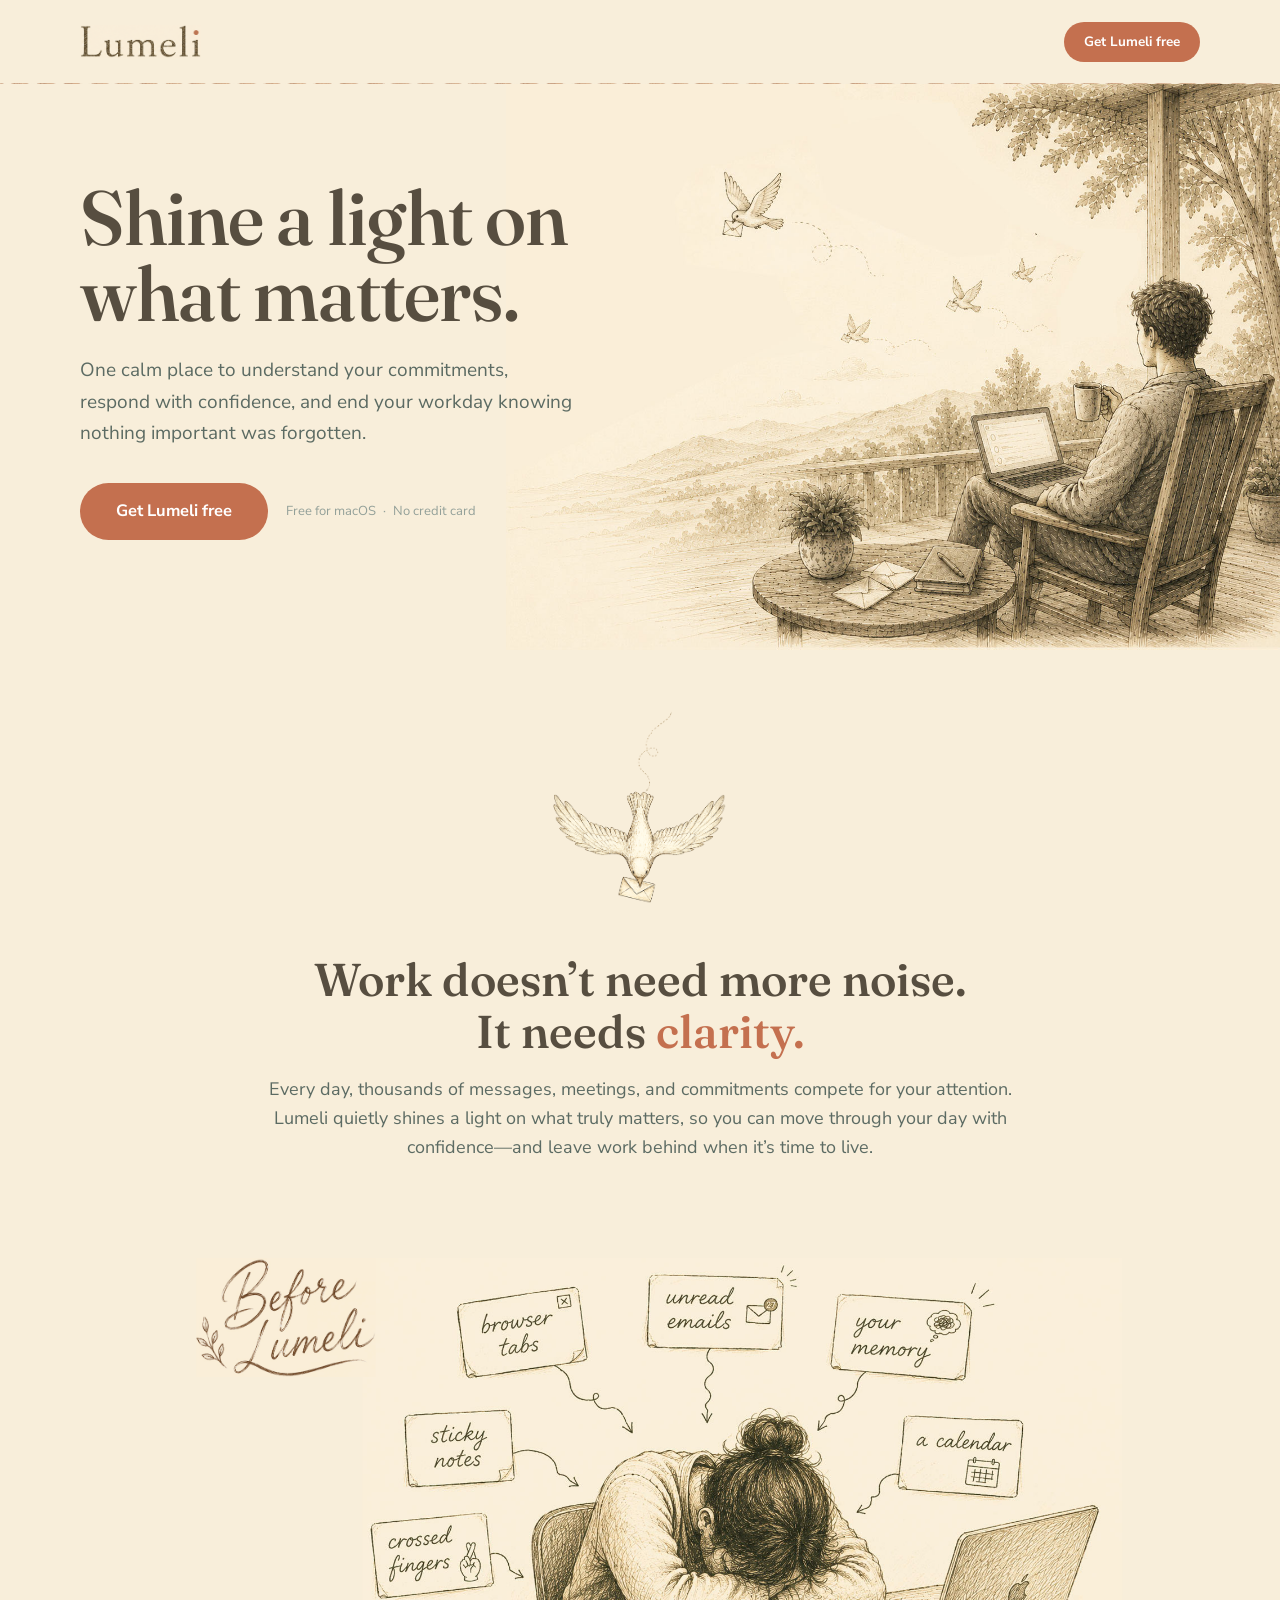
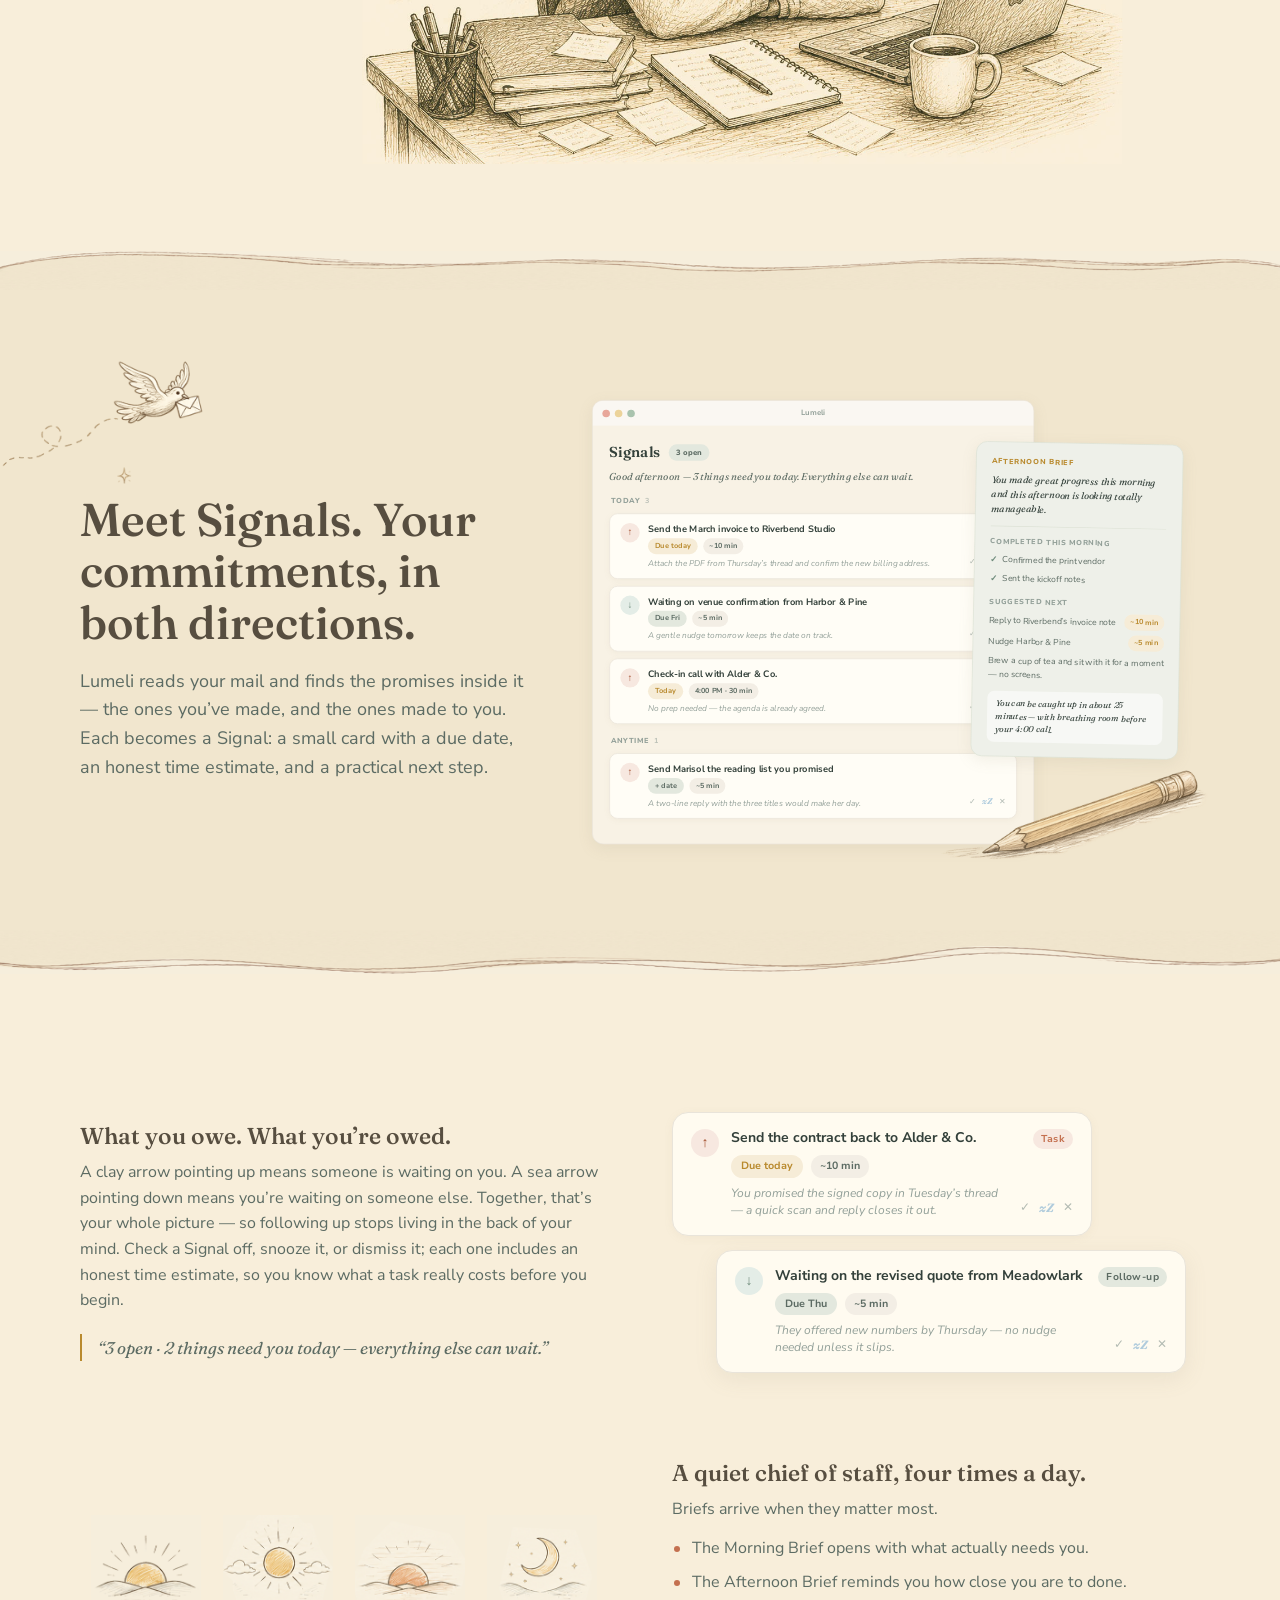
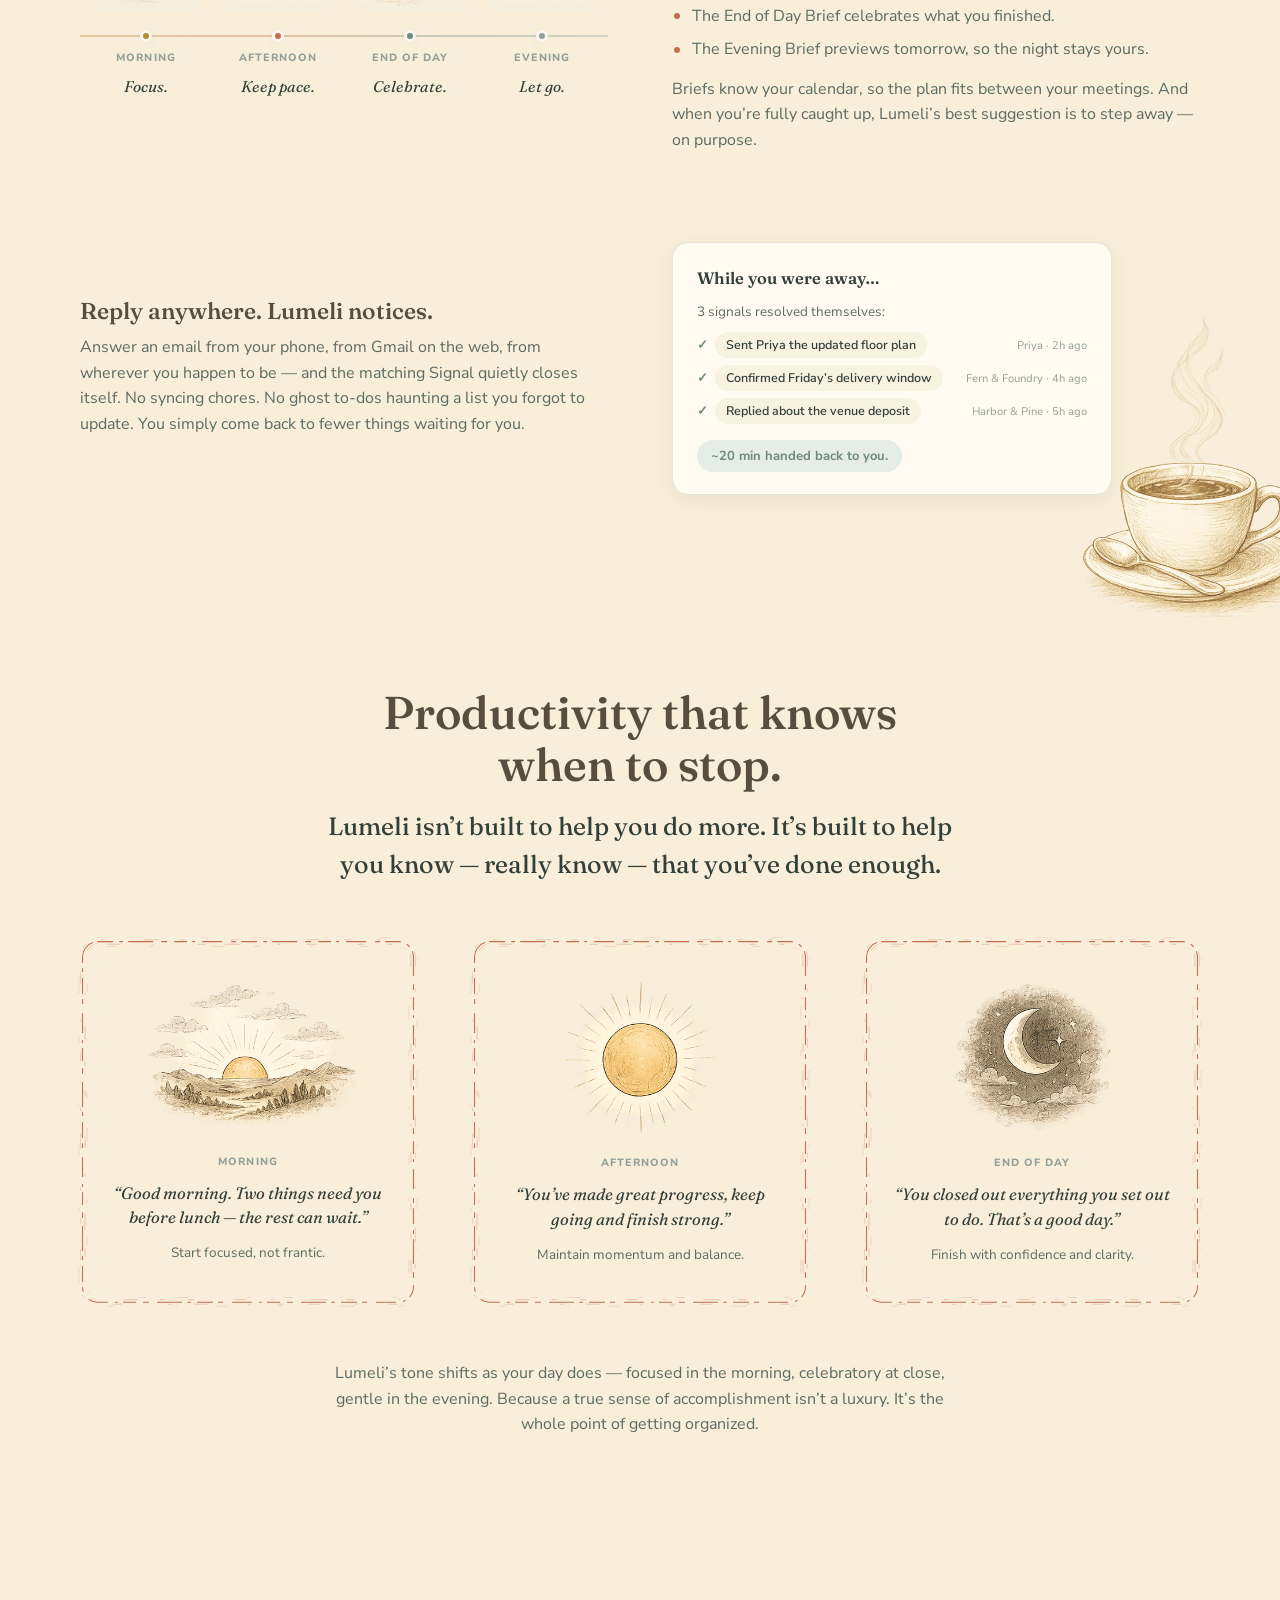
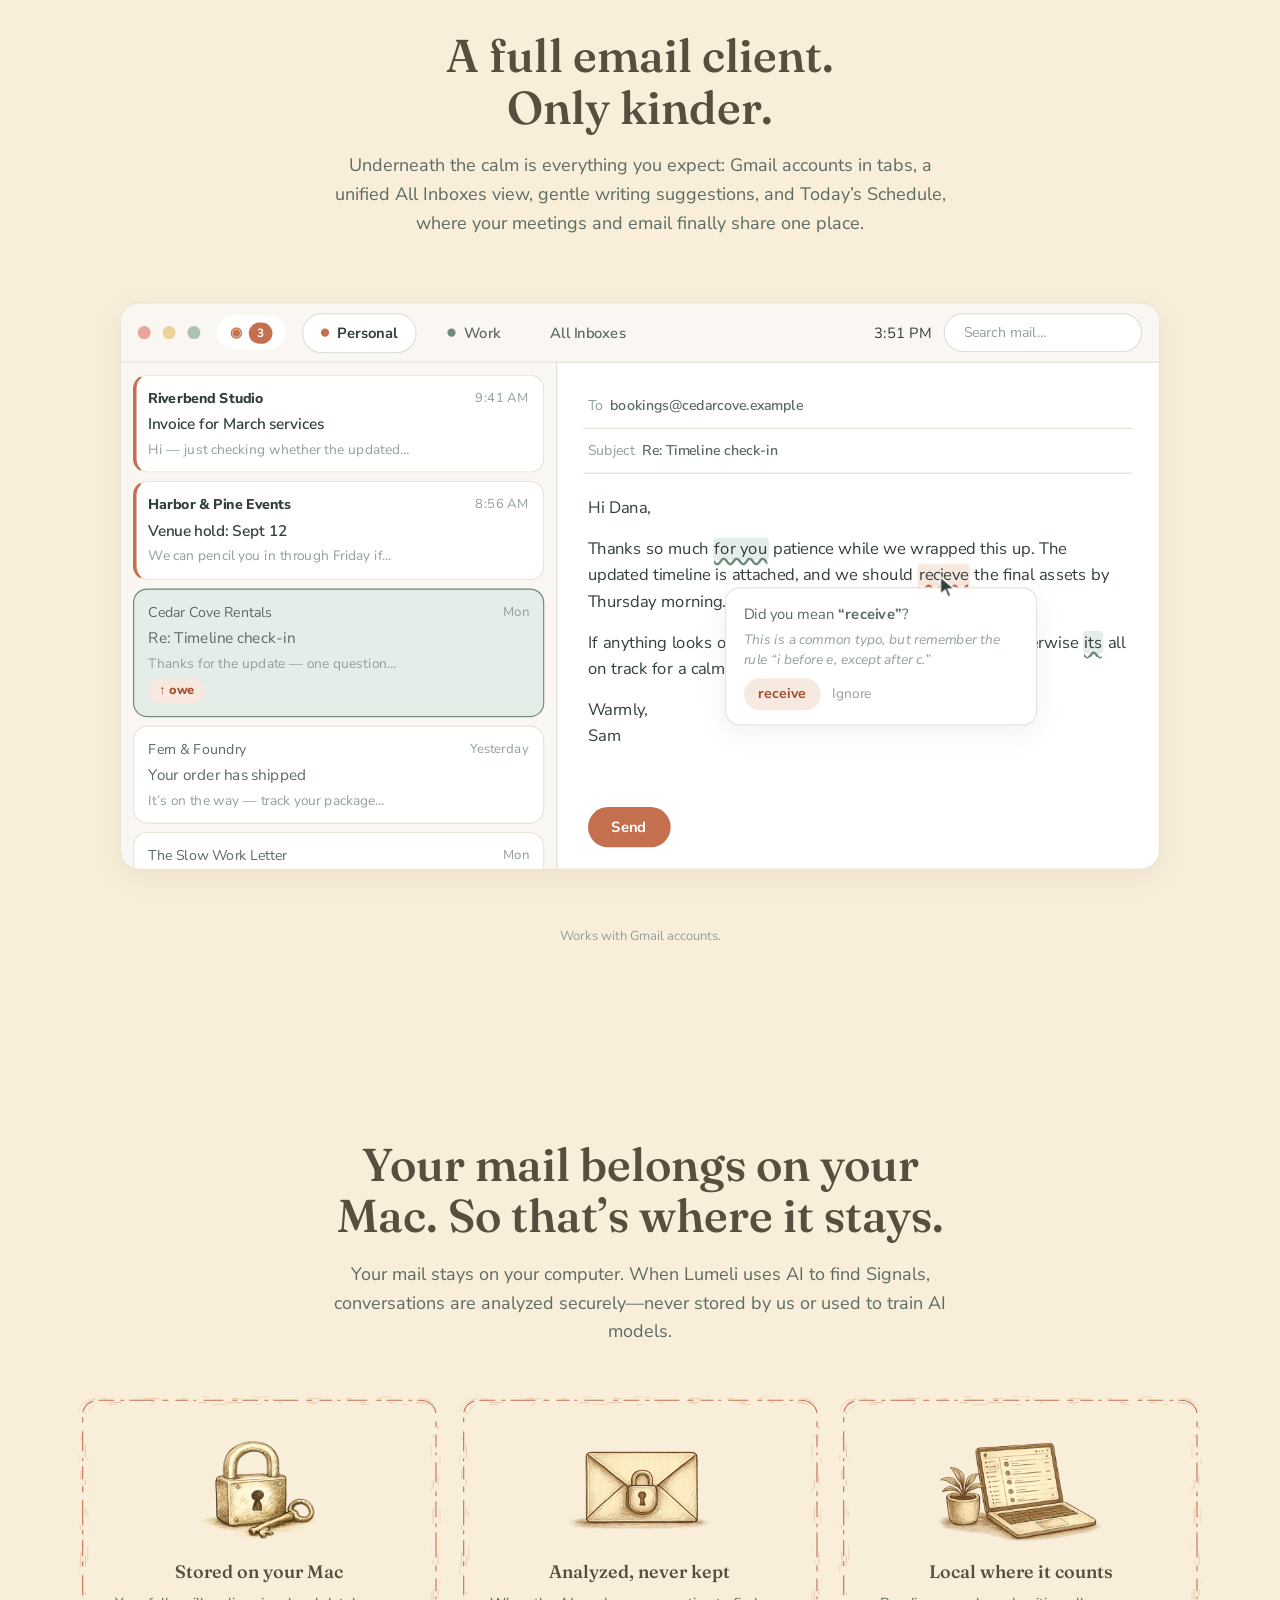
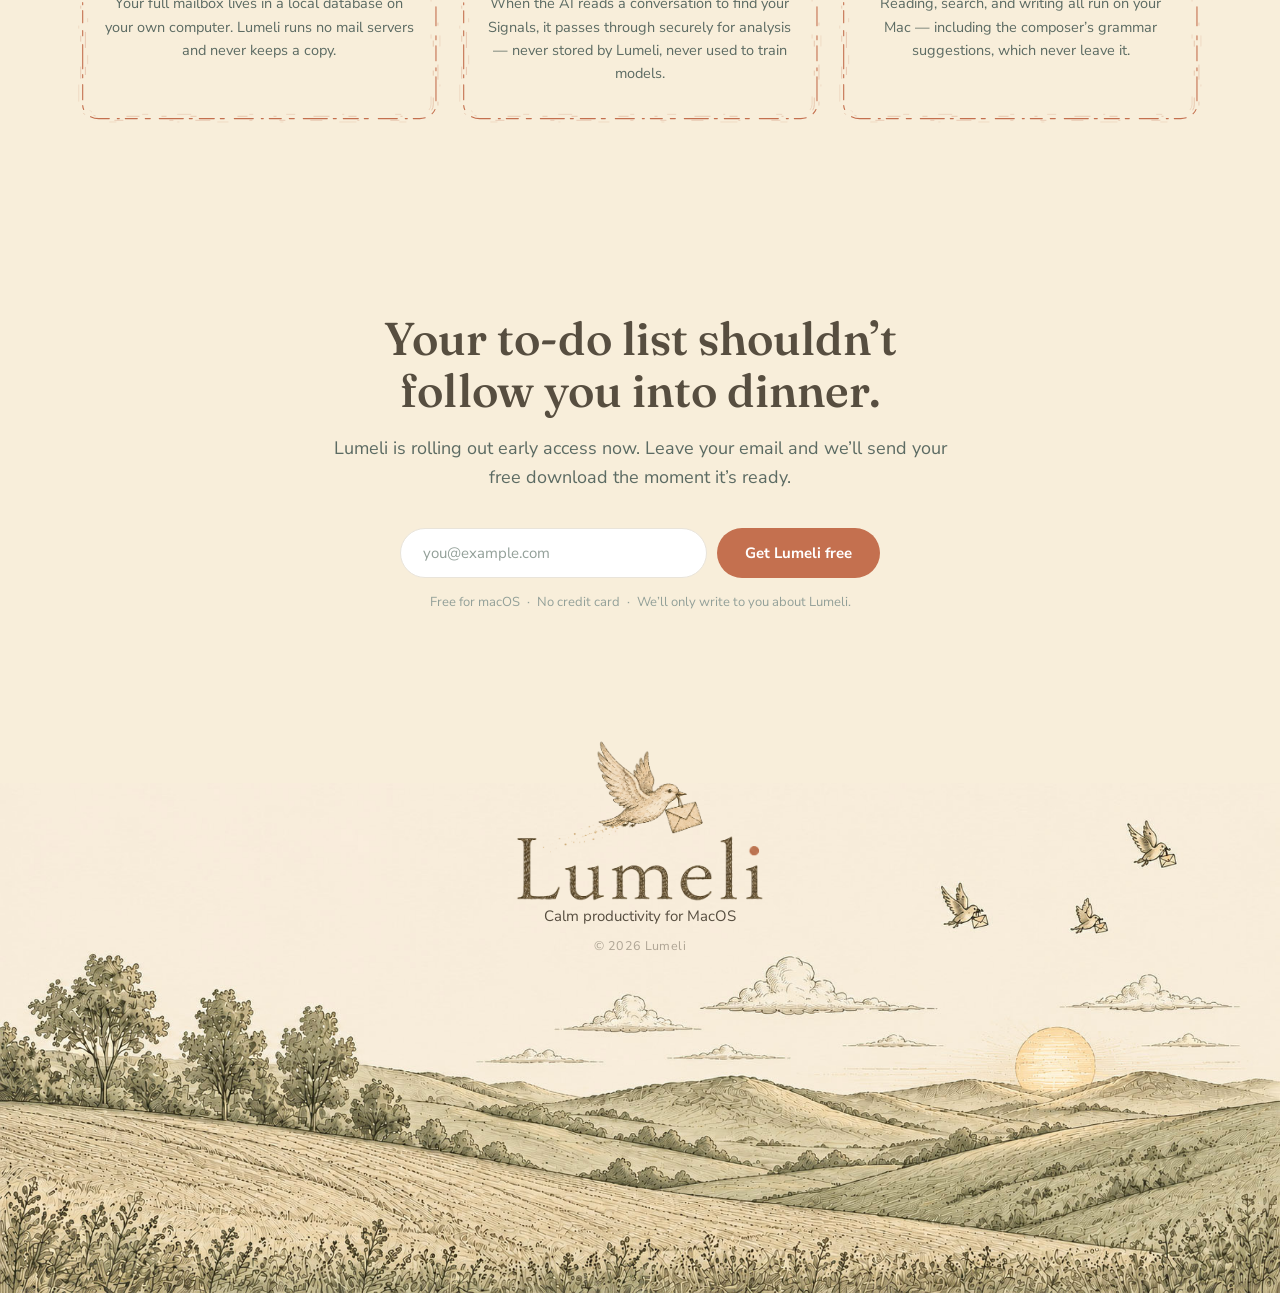
==== commit e99701f0: "feat: early-access form goes live — posts to the backend, beacon pings analytics Honeypot field adde" ====
--- a/index.html
+++ b/index.html
@@ -558,12 +558,8 @@
             Lumeli is rolling out early access now. Leave your email and we’ll send your free
             download the moment it’s ready.
           </p>
-          <form
-            class="cta-form"
-            action="#"
-            method="post"
-            data-note="Placeholder — wire to mailing-list endpoint or mailto before launch"
-          >
+          <form class="cta-form" action="#" method="post">
+            <input type="text" name="website" class="sr-only" tabindex="-1" autocomplete="off" aria-hidden="true" />
             <label for="email" class="cta-label sr-only">Your email</label>
             <div class="cta-row">
               <input
--- a/styles.css
+++ b/styles.css
@@ -378,14 +378,12 @@
 .why-bird[data-frame="5"] .why-bird-frame:nth-child(6) { opacity: 1; }
 
 /* ── Before / After Lumeli ── */
-.beforeafter { padding: 0 0 120px; }
-/* scroll-pinned crossfade (script.js adds .enhanced when motion is allowed):
-   the tall section provides the scroll runway; the sticky stage holds both
-   scenes in one spot while Before dissolves into After */
-.beforeafter.enhanced { height: 210vh; padding-bottom: 0; }
-.enhanced .ba-sticky {
-  position: sticky; top: max(30px, calc(50vh - 330px));
-}
+.beforeafter { padding: 0 0 135px; }
+/* scroll-driven crossfade (script.js adds .enhanced when motion is allowed):
+   the stage anchors briefly (short sticky runway) so Before holds and the
+   dissolve gets room to register — then releases into the Signals band */
+/* the layout stays fully static — script.js consumes wheel input while the
+   stage is at rest to drive the Before→After dissolve in place */
 .enhanced .ba-block { margin-bottom: 0; }
 .enhanced .ba-block:nth-child(2) {
   position: absolute; top: 0; left: 0; right: 0;
@@ -528,6 +526,10 @@
   border-radius: 999px; padding: 12px 22px;
 }
 .cta-row input::placeholder { color: var(--ink-faint); }
+.cta-note {
+  font-family: var(--font-display); font-style: italic;
+  font-size: 16px; color: var(--sea); margin: 6px 0 14px;
+}
 
 /* ── Footer: full-bleed artwork band with the brand centered in its sky ── */
 .footer {
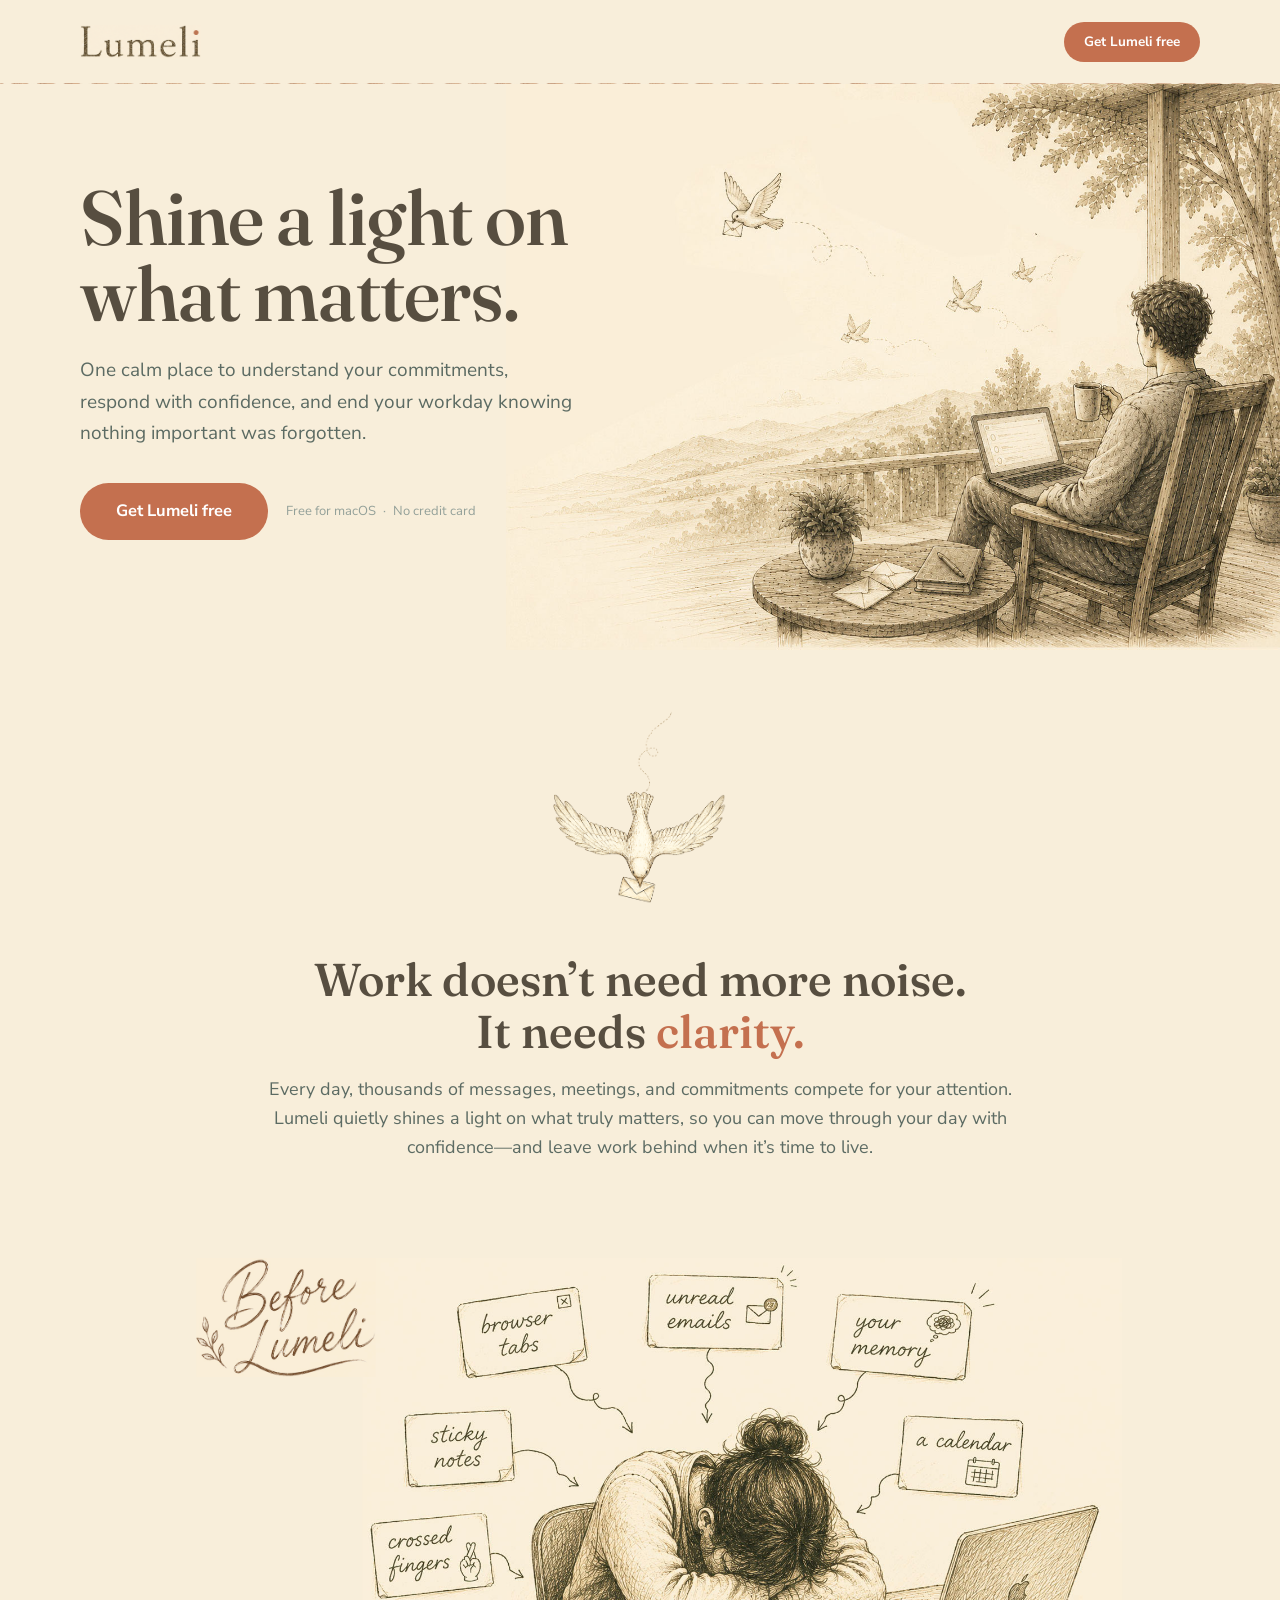
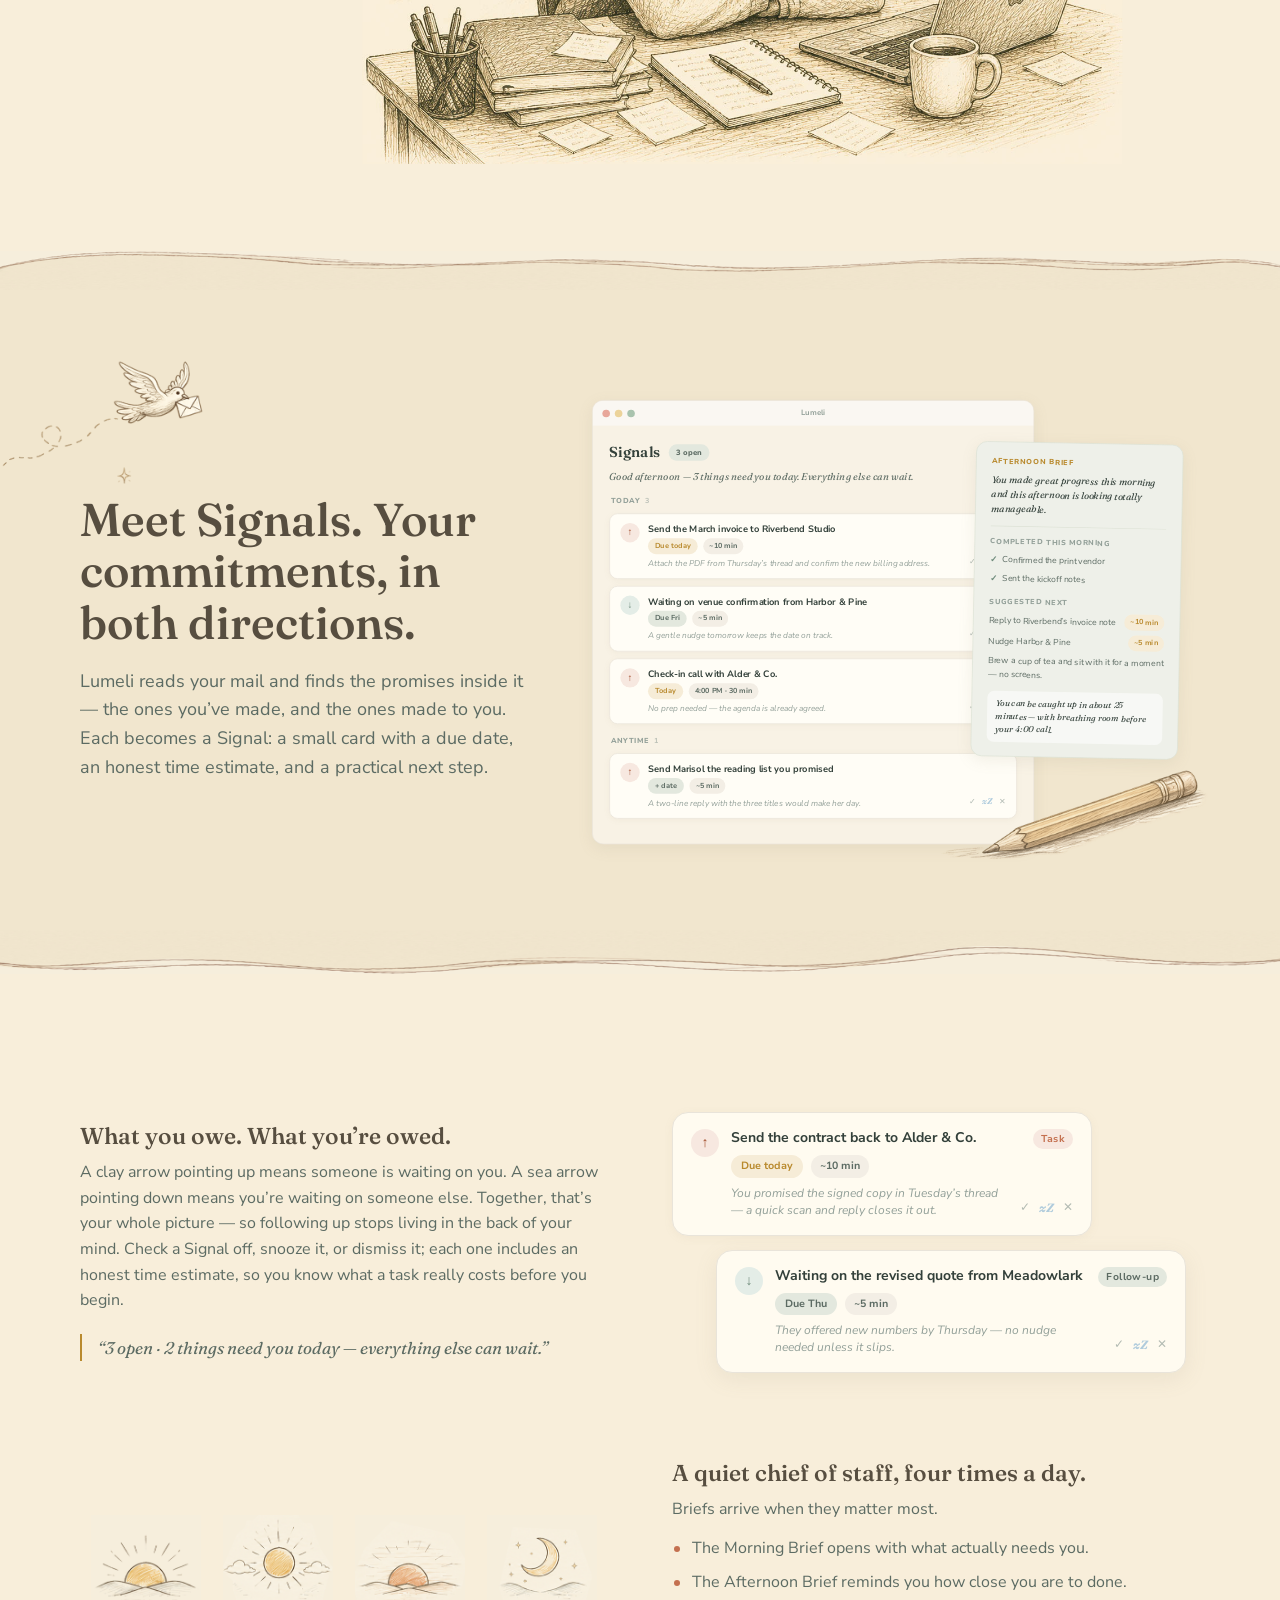
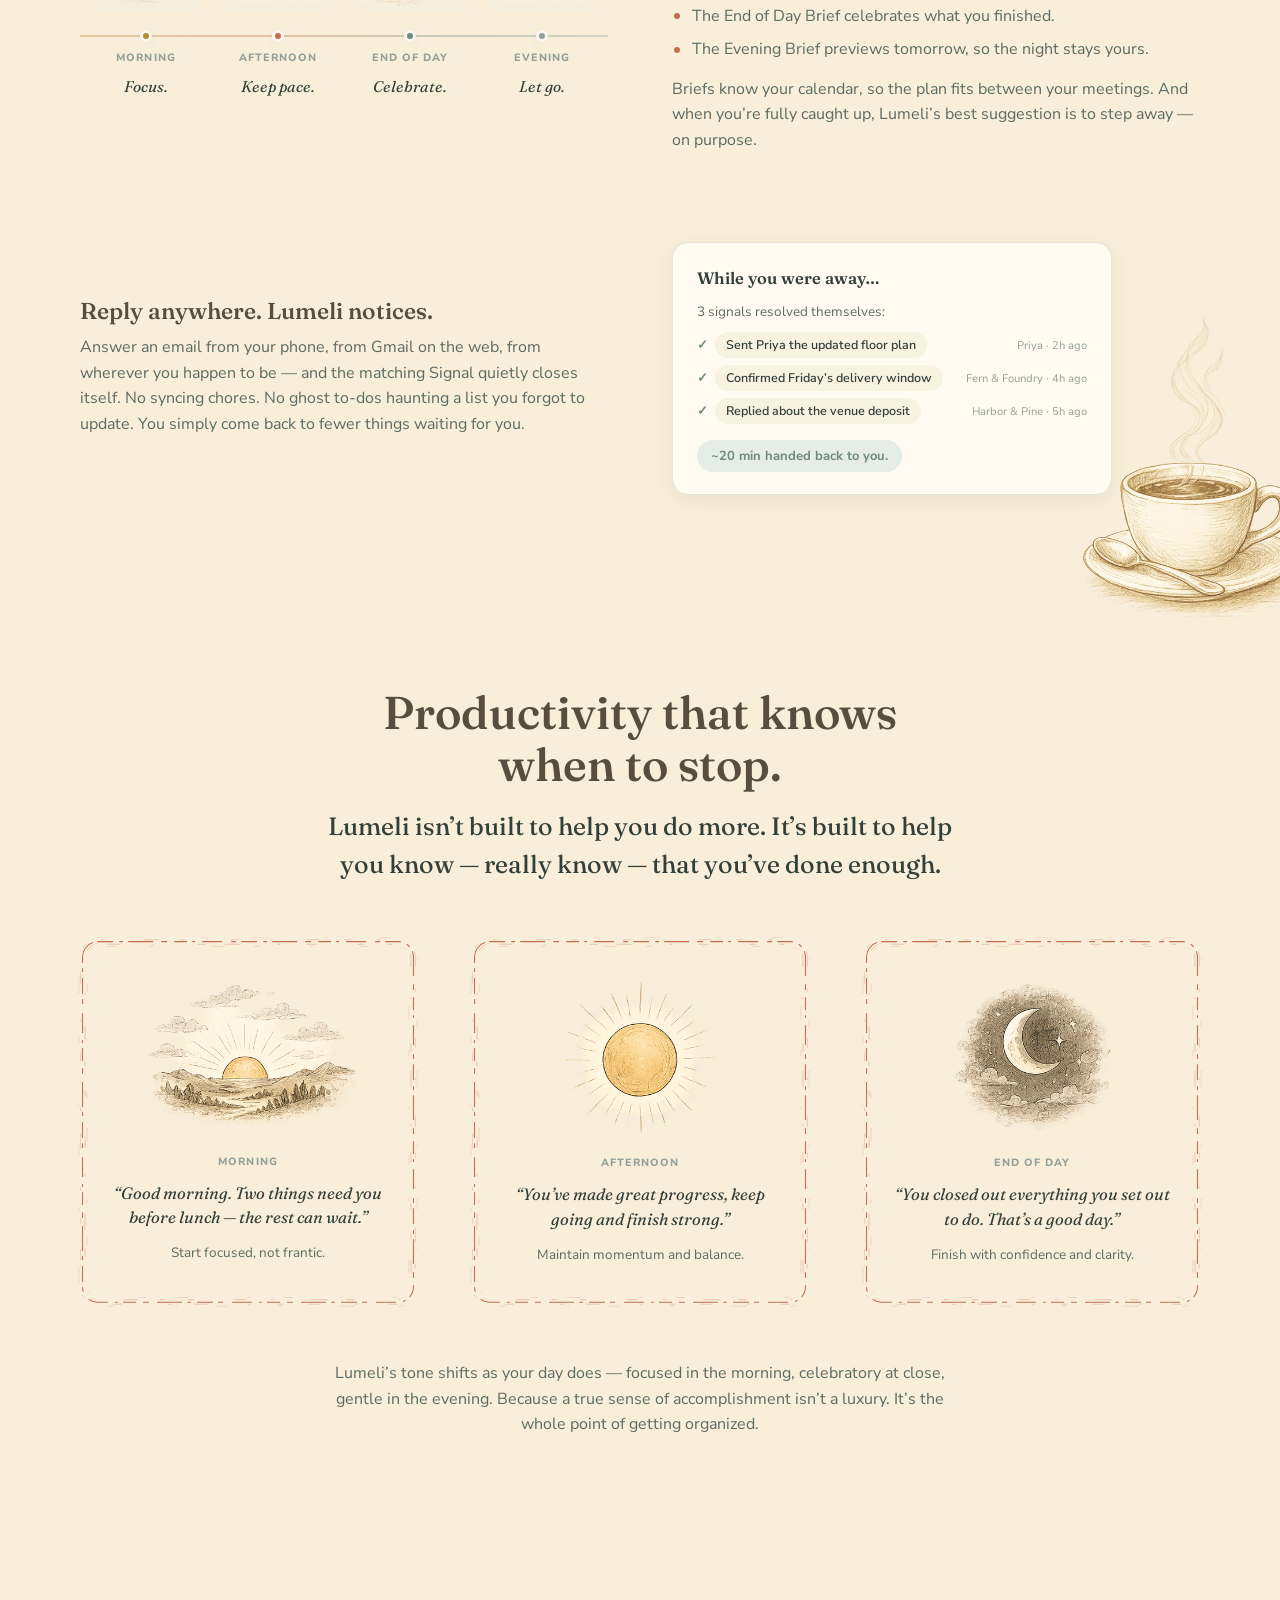
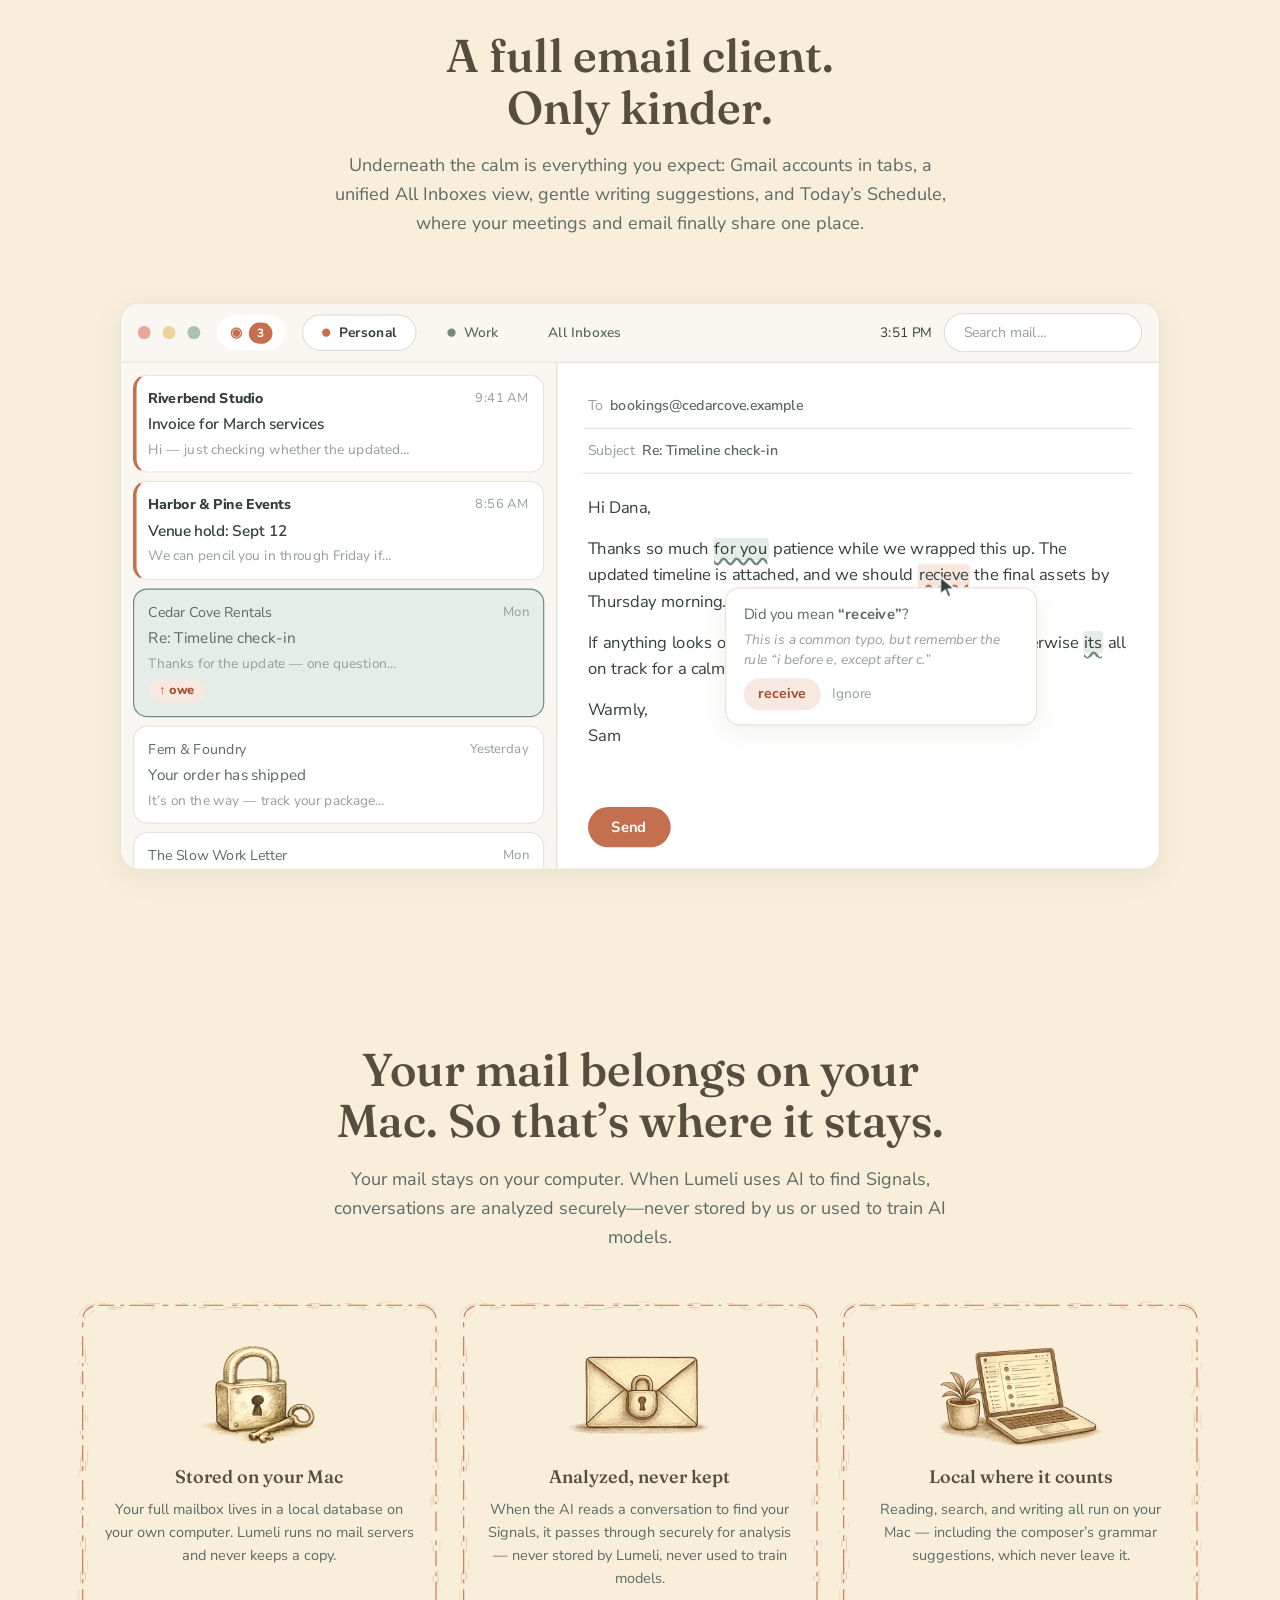
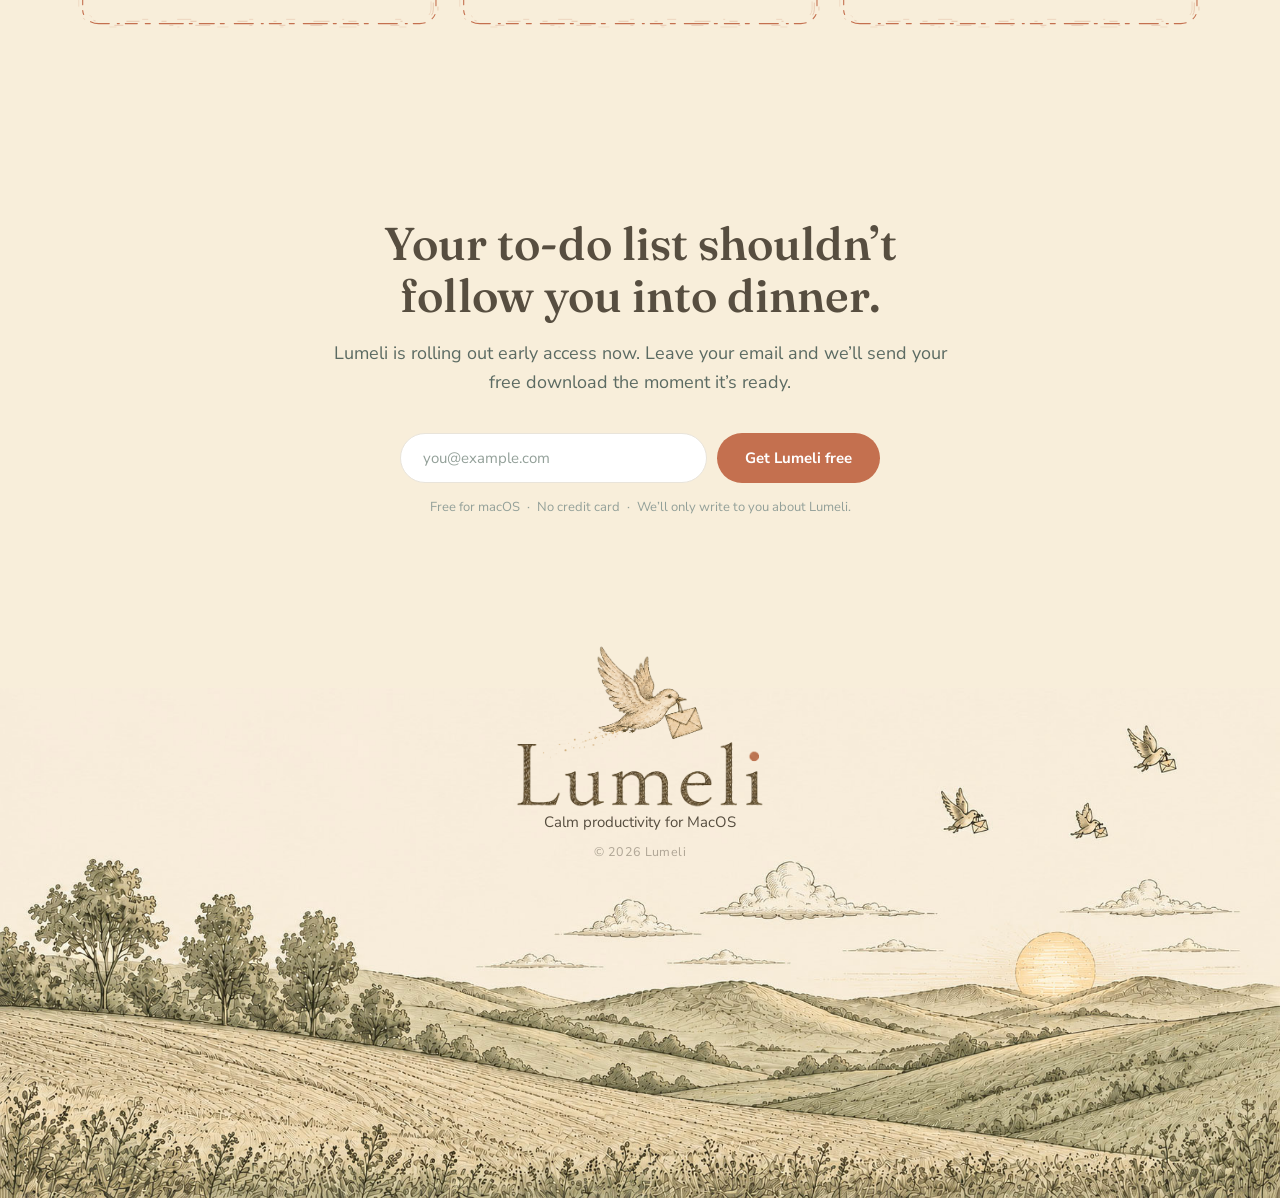
==== commit 9921be33: "style: Gmail microcopy retired; privacy section rides up beneath the mockup Co-Authored-By: Claude F" ====
--- a/index.html
+++ b/index.html
@@ -59,9 +59,7 @@
           <div class="why-bird" data-frame="0" aria-hidden="true">
             <img class="why-bird-frame" src="images/bird_down.png" alt="" width="400" height="441" />
             <img class="why-bird-frame" src="images/bird_0-1.png" alt="" width="638" height="769" />
-            <img class="why-bird-frame" src="images/bird_0-2.png" alt="" width="638" height="769" />
             <img class="why-bird-frame" src="images/bird_0-3.png" alt="" width="638" height="769" />
-            <img class="why-bird-frame" src="images/bird_0-2.png" alt="" width="638" height="769" />
             <img class="why-bird-frame" src="images/bird_down.png" alt="" width="400" height="441" />
           </div>
           <h2 id="why-title"><span class="nowrap">Work doesn’t need more noise.</span><br /><span class="nowrap">It needs <span class="accent-clay">clarity.</span></span></h2>
@@ -476,7 +474,6 @@
               </div>
             </div>
           </div>
-          <p class="microcopy center">Works with Gmail accounts.</p>
         </div>
       </section>
 
--- a/styles.css
+++ b/styles.css
@@ -71,7 +71,6 @@
 
 .body-lg { font-size: 18px; color: var(--ink-soft); max-width: 42em; margin: 0 auto; }
 .microcopy { font-size: 13px; color: var(--ink-faint); }
-.microcopy.center { text-align: center; margin-top: 18px; }
 
 /* ── Buttons ── */
 .btn {
@@ -122,6 +121,15 @@
 }
 .hero > .container { max-width: 1640px; width: 100%; } /* edge matches the nav's */
 .hero-copy { position: relative; z-index: 1; text-align: left; max-width: 640px; transform: translateY(-15px); }
+/* on large windows the headline keeps growing toward the 50% mark instead
+   of leaving dead cream — both curves are continuous at the 1300px seam
+   (6vw hits the 78px cap exactly there) */
+@media (min-width: 1300px) {
+  .hero-copy { max-width: 50vw; }
+  /* 78px at 1300 wide scales linearly so the two-line headline's width
+     tracks ~50% of the viewport as the window grows */
+  .hero-copy h1 { font-size: calc(6vw); }
+}
 .hero-sub {
   font-size: 19px; color: var(--ink-soft);
   max-width: 26em; margin: 22px 0 0; line-height: 1.65;
@@ -373,9 +381,7 @@
 .why-bird[data-frame="0"] .why-bird-frame:nth-child(1),
 .why-bird[data-frame="1"] .why-bird-frame:nth-child(2),
 .why-bird[data-frame="2"] .why-bird-frame:nth-child(3),
-.why-bird[data-frame="3"] .why-bird-frame:nth-child(4),
-.why-bird[data-frame="4"] .why-bird-frame:nth-child(5),
-.why-bird[data-frame="5"] .why-bird-frame:nth-child(6) { opacity: 1; }
+.why-bird[data-frame="3"] .why-bird-frame:nth-child(4) { opacity: 1; }
 
 /* ── Before / After Lumeli ── */
 .beforeafter { padding: 0 0 135px; }
@@ -467,7 +473,7 @@
 .client .mock-wrap { margin-top: 56px; }
 
 /* ── Privacy ── */
-.privacy { text-align: center; }
+.privacy { text-align: center; padding-top: 40px; }
 .trust { display: grid; grid-template-columns: repeat(3, 1fr); gap: 22px; margin-top: 52px; }
 .trust-card {
   position: relative;
@@ -682,7 +688,7 @@
   font-size: 10px; padding: 1px 7px;
 }
 .mock-topbar-clock {
-  margin-left: auto; font-size: 12.5px; color: var(--ink); flex-shrink: 0;
+  margin-left: auto; font-size: 11.5px; color: var(--ink); flex-shrink: 0;
 }
 .mock-search {
   background: var(--card); border: 1px solid var(--sage-line); border-radius: 999px;
@@ -691,10 +697,10 @@
 }
 .mock-tab {
   display: inline-flex; align-items: center; gap: 7px;
-  font-size: 12.5px; font-weight: 600; color: var(--ink-soft);
+  font-size: 11.5px; font-weight: 600; color: var(--ink-soft);
   border-radius: 999px; padding: 6px 15px; border: 1px solid transparent;
 }
-.mock-tab.active { background: var(--card); border-color: var(--sage-line); color: var(--ink); font-weight: 700; }
+.mock-tab.active { background: var(--card); border-color: var(--sage-line); color: var(--ink); font-weight: 700; padding: 5px 16px; }
 .acct-dot { width: 7px; height: 7px; border-radius: 50%; }
 
 .mock-mail-body { display: flex; height: 428px; }
@@ -911,7 +917,7 @@
   .mock-cursor { display: none; }
   .trust-sketch-tracer { stroke-dashoffset: 0; transition: none; }
   .why-bird .why-bird-frame { transition: none; opacity: 0; }
-  .why-bird .why-bird-frame:nth-child(6) { opacity: 1; }
+  .why-bird .why-bird-frame:nth-child(4) { opacity: 1; }
   .mock-wrap .sug-pop { opacity: 1; transform: none; transition: none; }
   .mock-wrap .mock-group-label.spaced { opacity: 1; transition: none; }
   /* the ANYTIME label arrives together with its card */
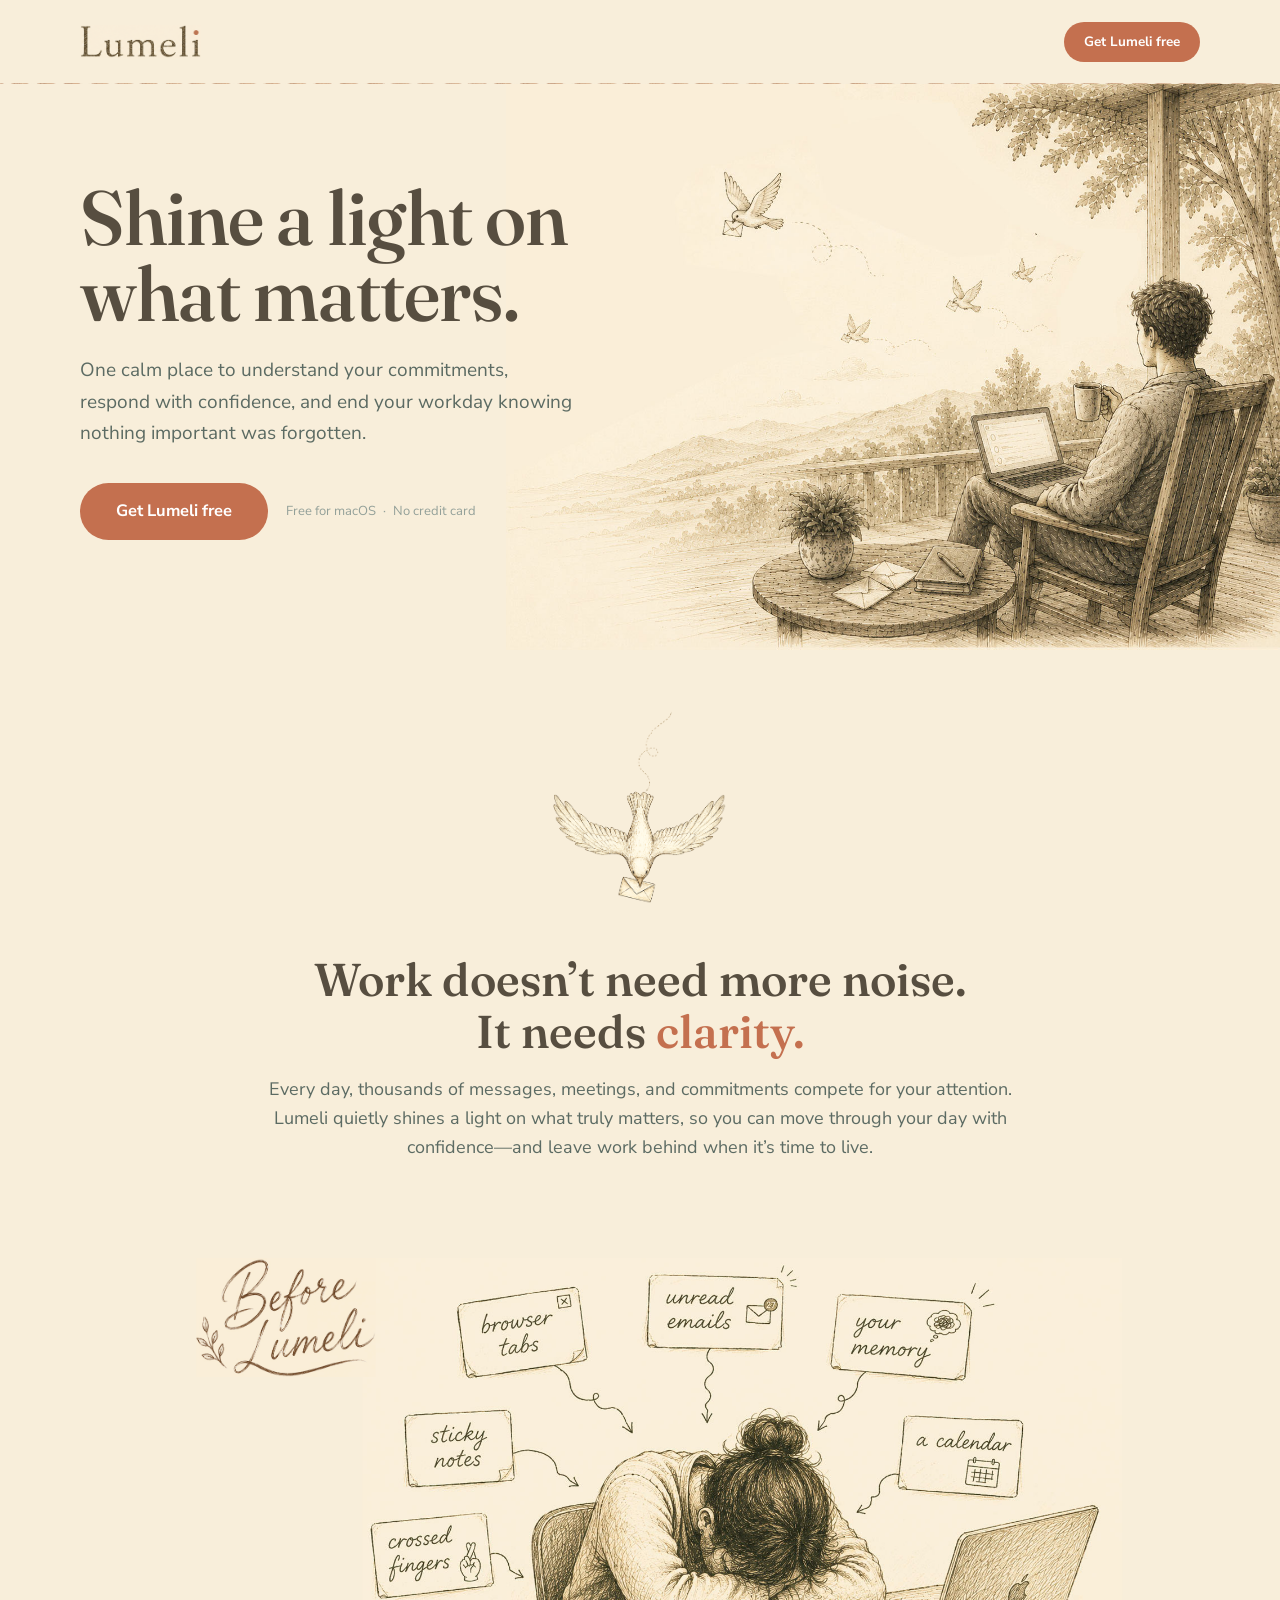
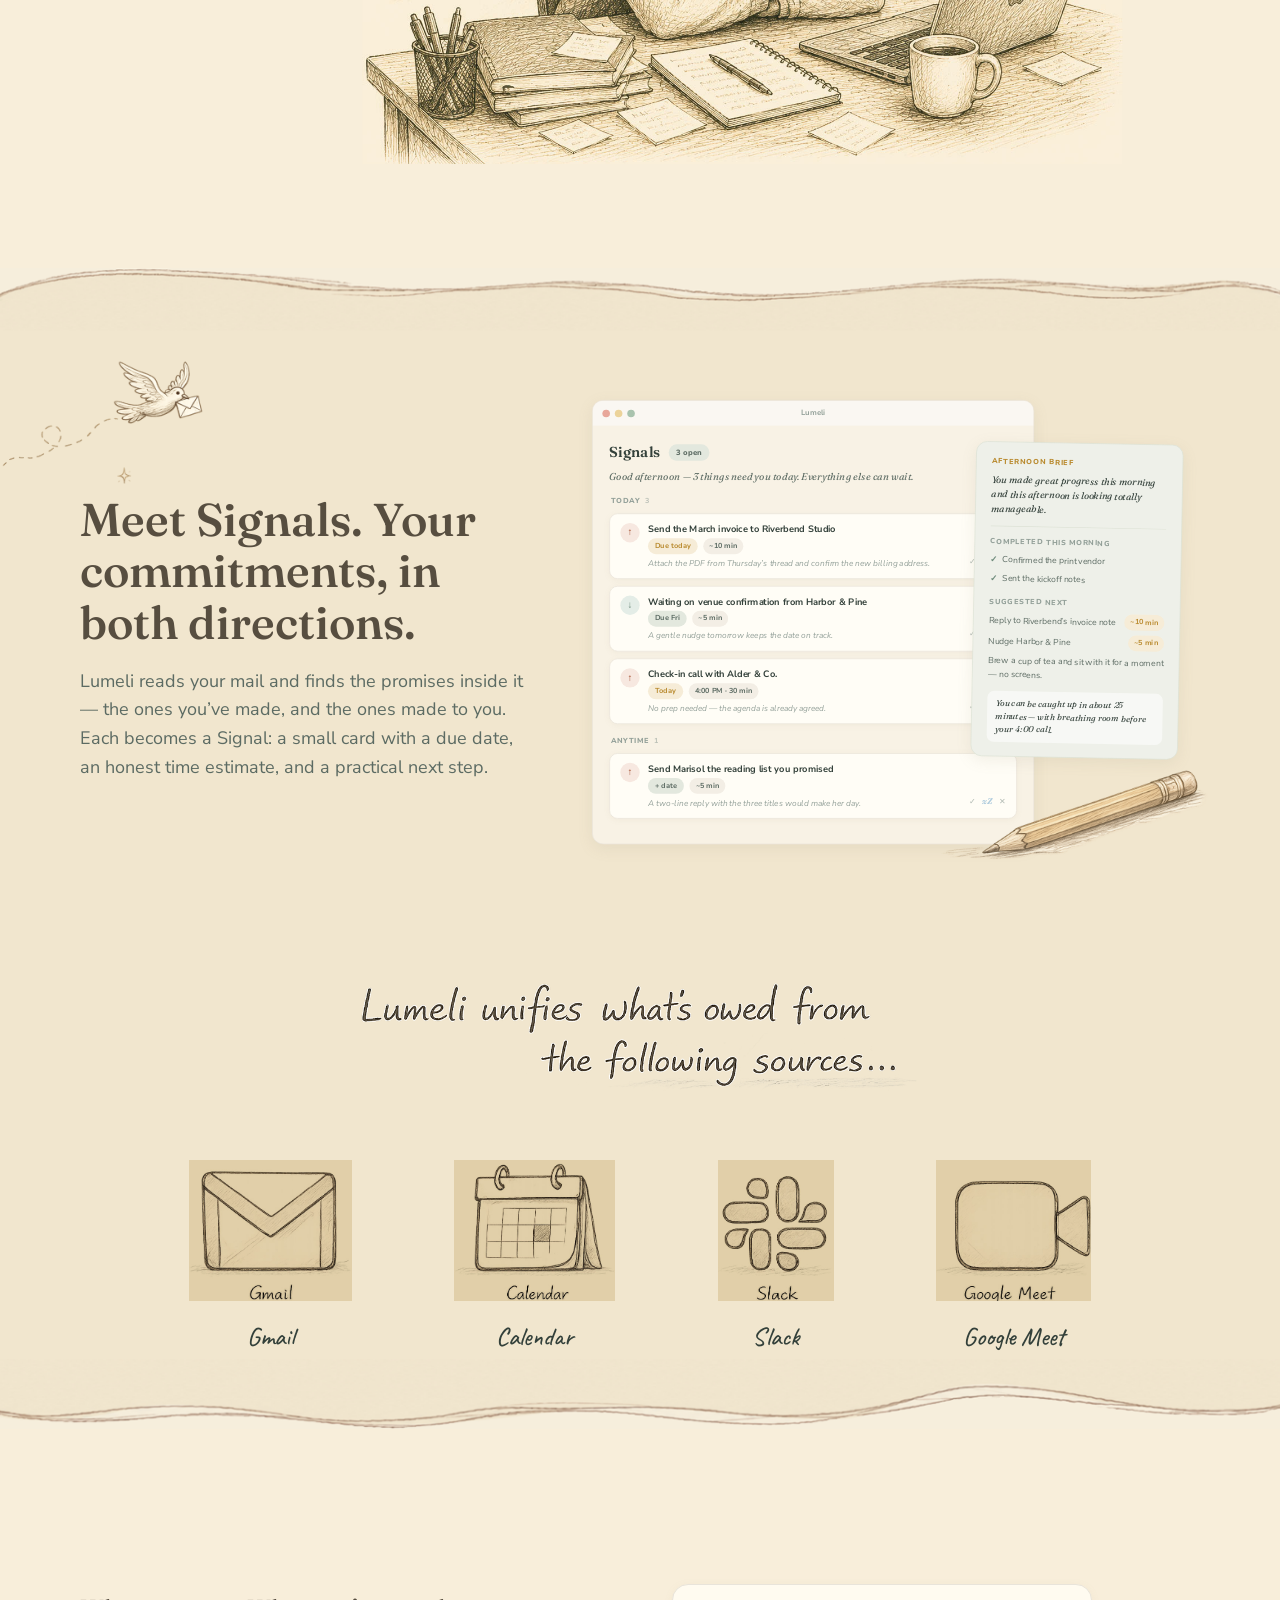
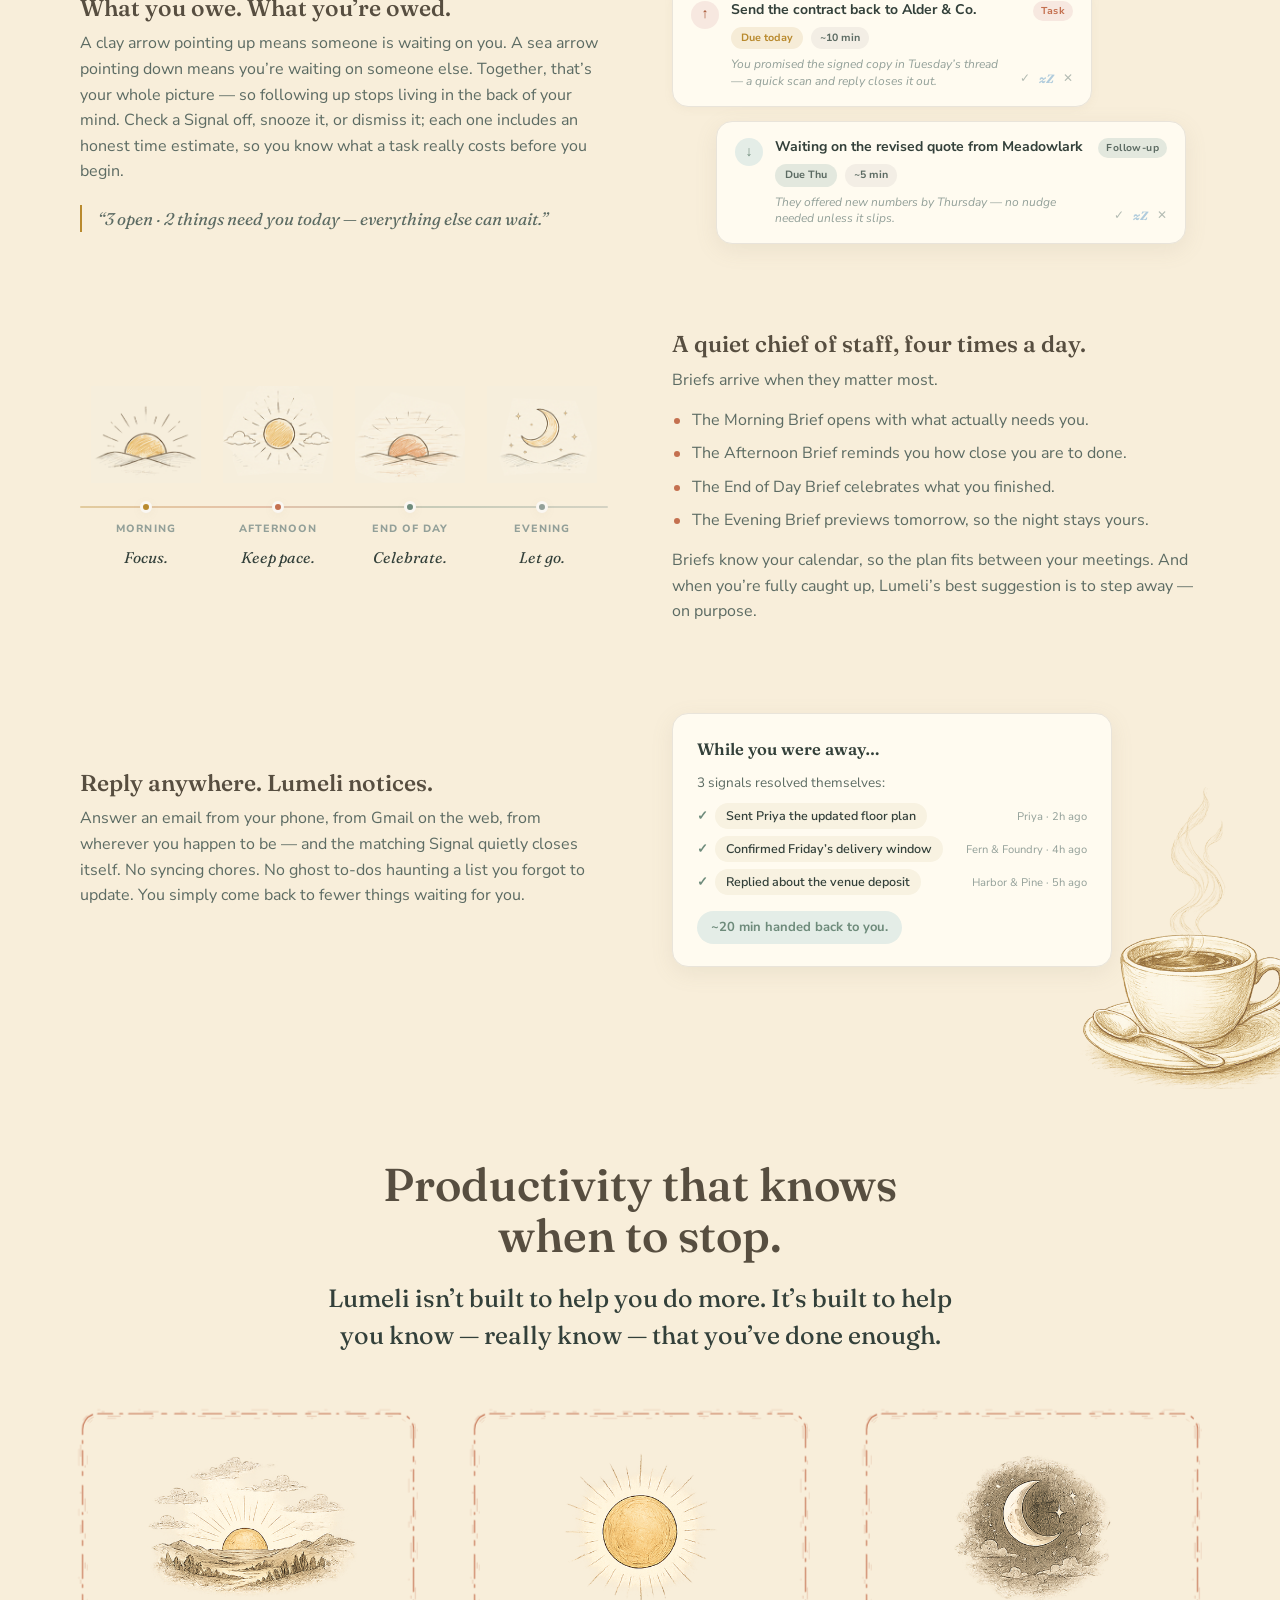
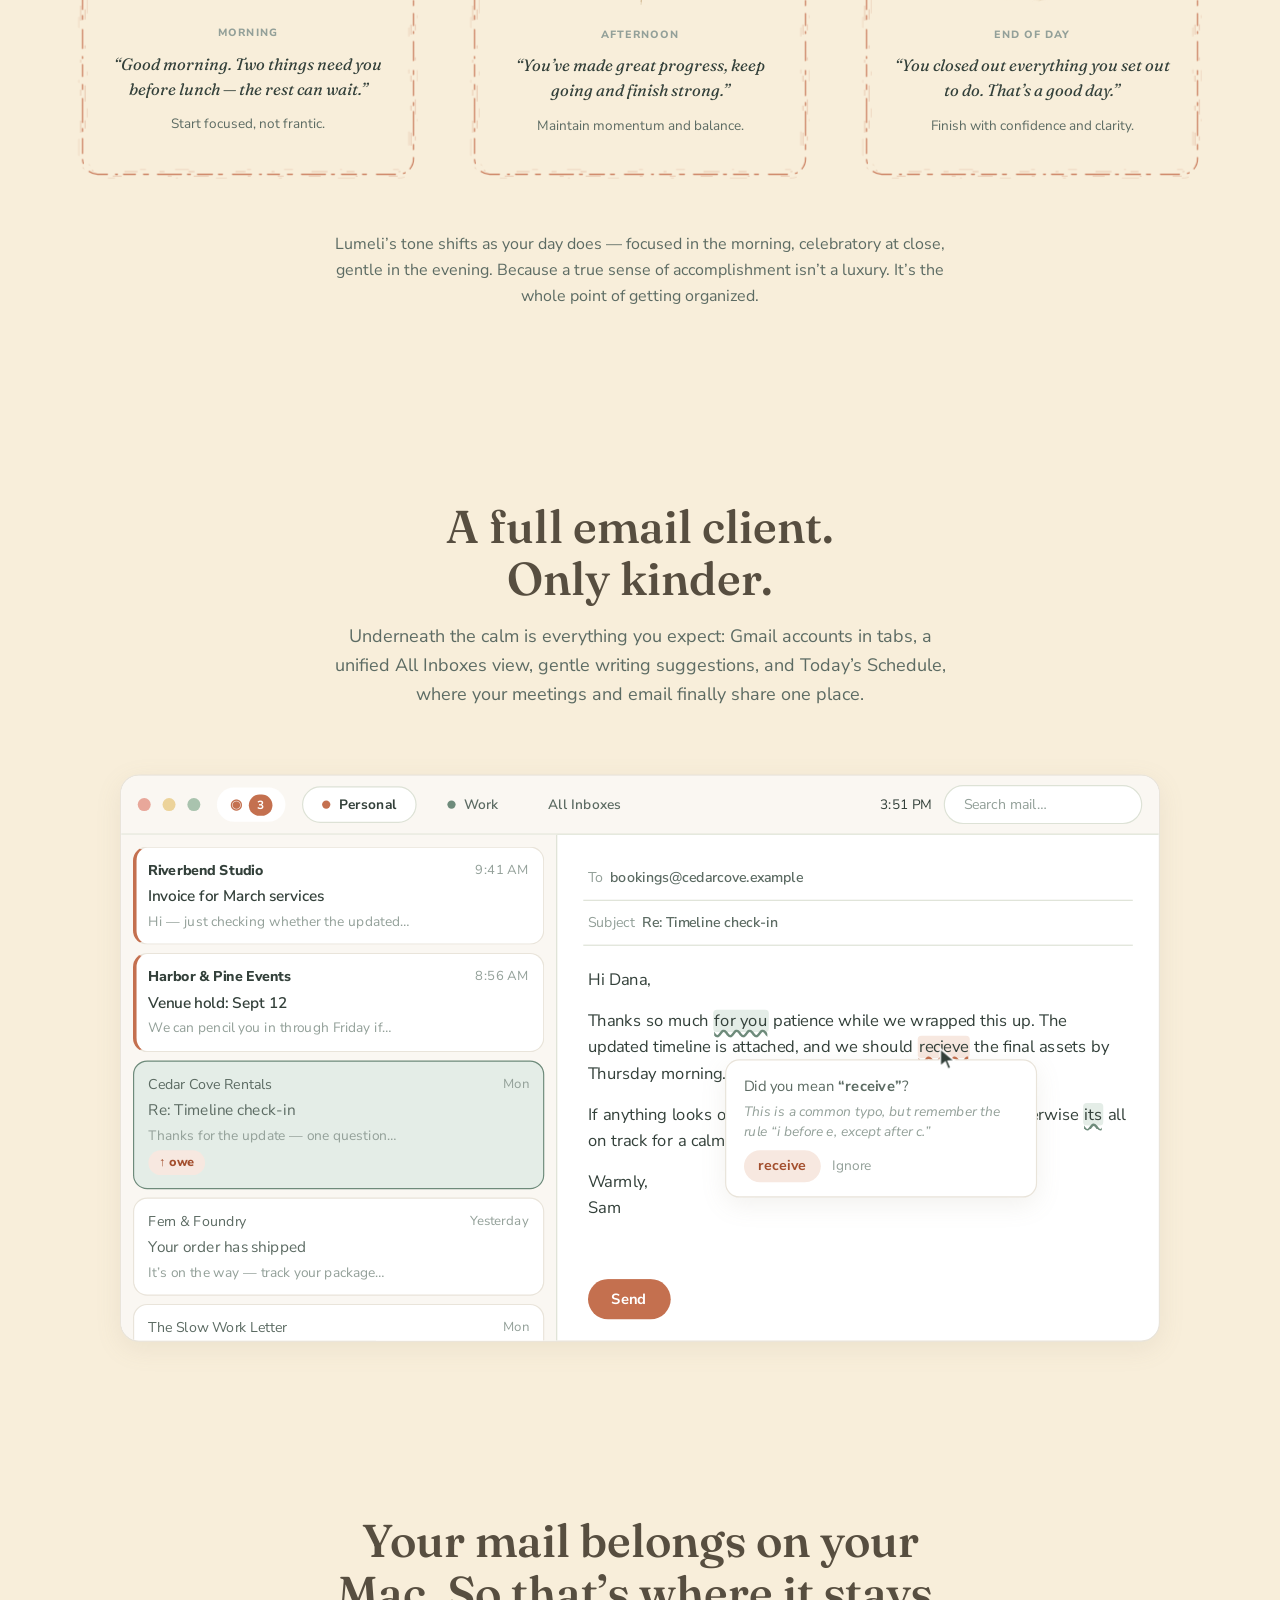
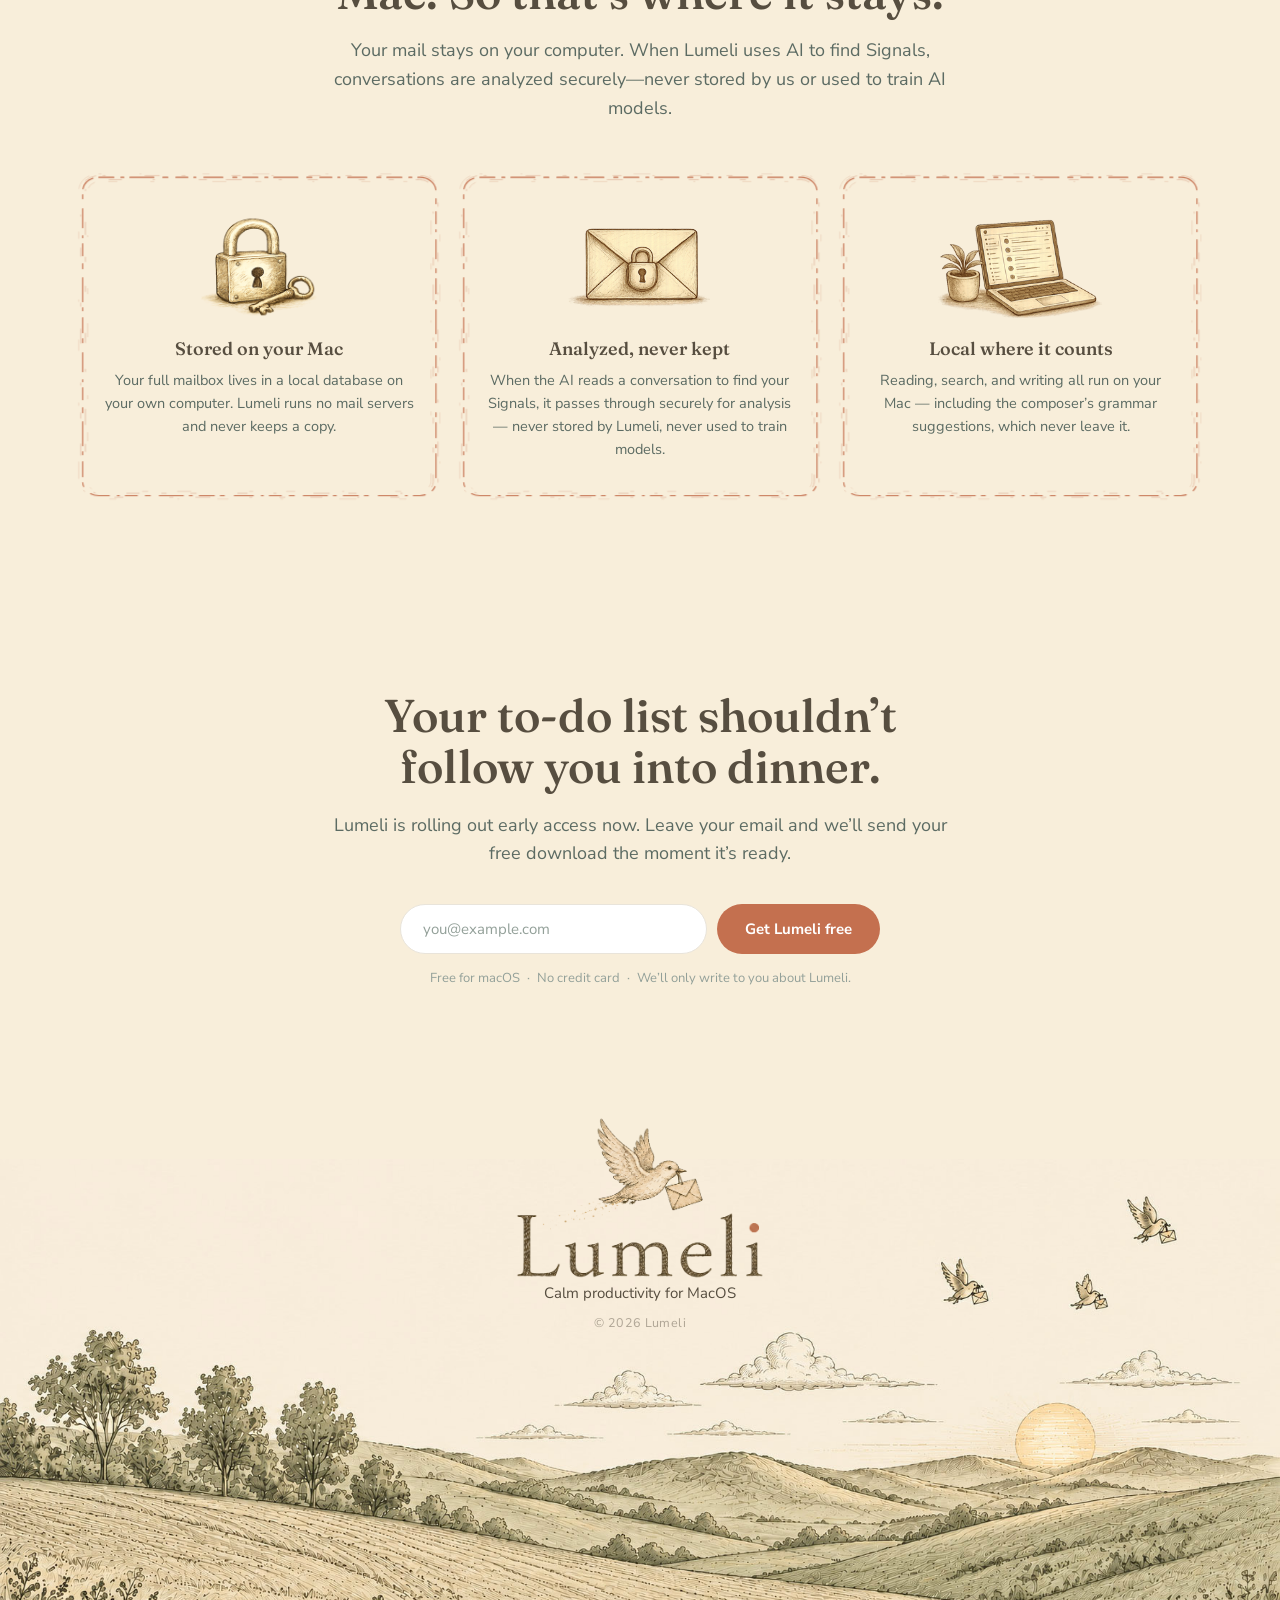
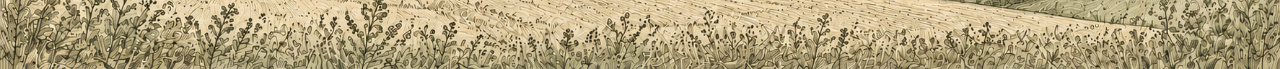
==== commit 2dcc6c3f: "Add hand-drawn sources row beneath Meet Signals Co-Authored-By: Claude Fable 5 <noreply@anthropic.co" ====
--- a/index.html
+++ b/index.html
@@ -12,7 +12,7 @@
     <link rel="preconnect" href="https://fonts.googleapis.com" />
     <link rel="preconnect" href="https://fonts.gstatic.com" crossorigin />
     <link
-      href="https://fonts.googleapis.com/css2?family=Fraunces:ital,opsz,wght@0,9..144,400..700;1,9..144,400..600&family=Nunito+Sans:opsz,wght@6..12,400..800&display=swap"
+      href="https://fonts.googleapis.com/css2?family=Fraunces:ital,opsz,wght@0,9..144,400..700;1,9..144,400..600&family=Nunito+Sans:opsz,wght@6..12,400..800&family=Caveat:wght@500;600&display=swap"
       rel="stylesheet"
     />
     <link rel="stylesheet" href="styles.css" />
@@ -192,6 +192,34 @@
           </div>
           </div>
           <img class="showcase-pencil" src="images/pencil_signals.png" alt="" width="729" height="258" aria-hidden="true" />
+        </div>
+
+        <!-- hand-drawn sources row, still inside the torn-paper band -->
+        <div class="container sources fade-up" aria-label="Sources Lumeli unifies">
+          <img
+            class="sources-title"
+            src="images/ignal_title_drawn.png"
+            alt="Lumeli unifies what’s owed from the following sources…"
+            width="946" height="184"
+          />
+          <div class="sources-row">
+            <figure class="source">
+              <img src="images/gmail.jpg" alt="" width="440" height="380" />
+              <figcaption>Gmail</figcaption>
+            </figure>
+            <figure class="source">
+              <img src="images/calendar.jpg" alt="" width="435" height="380" />
+              <figcaption>Calendar</figcaption>
+            </figure>
+            <figure class="source">
+              <img src="images/slack.jpg" alt="" width="313" height="380" />
+              <figcaption>Slack</figcaption>
+            </figure>
+            <figure class="source">
+              <img src="images/meet.jpg" alt="" width="418" height="380" />
+              <figcaption>Google Meet</figcaption>
+            </figure>
+          </div>
         </div>
       </section>
 
--- a/styles.css
+++ b/styles.css
@@ -29,6 +29,7 @@
   --shadow-lift: 0 6px 22px rgba(151, 139, 115, 0.12);
   --font-display: 'Fraunces', Georgia, 'Times New Roman', serif;
   --font-body: 'Nunito Sans', -apple-system, BlinkMacSystemFont, sans-serif;
+  --font-hand: 'Caveat', 'Bradley Hand', cursive;
 }
 
 * { box-sizing: border-box; margin: 0; padding: 0; }
@@ -436,6 +437,23 @@
   background: url('images/signals_bg.png') no-repeat center calc(50% - 15px) / 100% 93%;
 }
 .showcase .container { max-width: 1640px; }
+/* Sources row: hand-drawn title + sketched service icons on the band paper */
+.sources { margin-top: 96px; text-align: center; }
+.sources-title { width: min(560px, 84%); height: auto; }
+.sources-row {
+  margin-top: 60px;
+  display: flex; flex-wrap: wrap; justify-content: center; align-items: flex-end;
+  column-gap: clamp(44px, 8vw, 140px); row-gap: 44px;
+}
+.source { margin: 0; display: flex; flex-direction: column; align-items: center; gap: 16px; }
+.source img {
+  height: clamp(92px, 11vw, 148px); width: auto;
+  mix-blend-mode: multiply; /* jpg paper melts into the band paper */
+}
+.source figcaption {
+  font-family: var(--font-hand); font-weight: 500;
+  font-size: clamp(21px, 2vw, 27px); color: var(--ink);
+}
 .showcase-split {
   display: grid; grid-template-columns: 0.85fr 1.15fr;
   gap: 63px; align-items: center; /* wider breath between copy and mockup */
@@ -934,7 +952,13 @@
   .beat { grid-template-columns: 1fr; gap: 34px; margin-bottom: 72px; }
   .beat-flip .beat-copy { order: 1; }
   .beat-flip .beat-art { order: 2; }
-  .beat-art { display: flex; justify-content: center; }
+  /* column, not row — the signal vignettes stack with the desktop stagger:
+     first card to the left edge, the offset card stepping to the right */
+  .beat-art { display: flex; flex-direction: column; align-items: center; }
+  .vign-card { max-width: min(420px, 92%); align-self: flex-start; }
+  .vign-wide { max-width: min(470px, 92%); align-self: flex-end; }
+  .vign-offset { margin-left: 0; }
+  .vign-title { white-space: normal; }
   .moments, .trust { grid-template-columns: 1fr; max-width: 460px; margin-left: auto; margin-right: auto; }
 }
 
@@ -943,5 +967,4 @@
   .cta-row { flex-direction: column; }
   .cta-row .btn { width: 100%; }
   .footer-row { flex-direction: column; align-items: flex-start; }
-  .vign-offset { margin-left: 16px; }
-}
+}
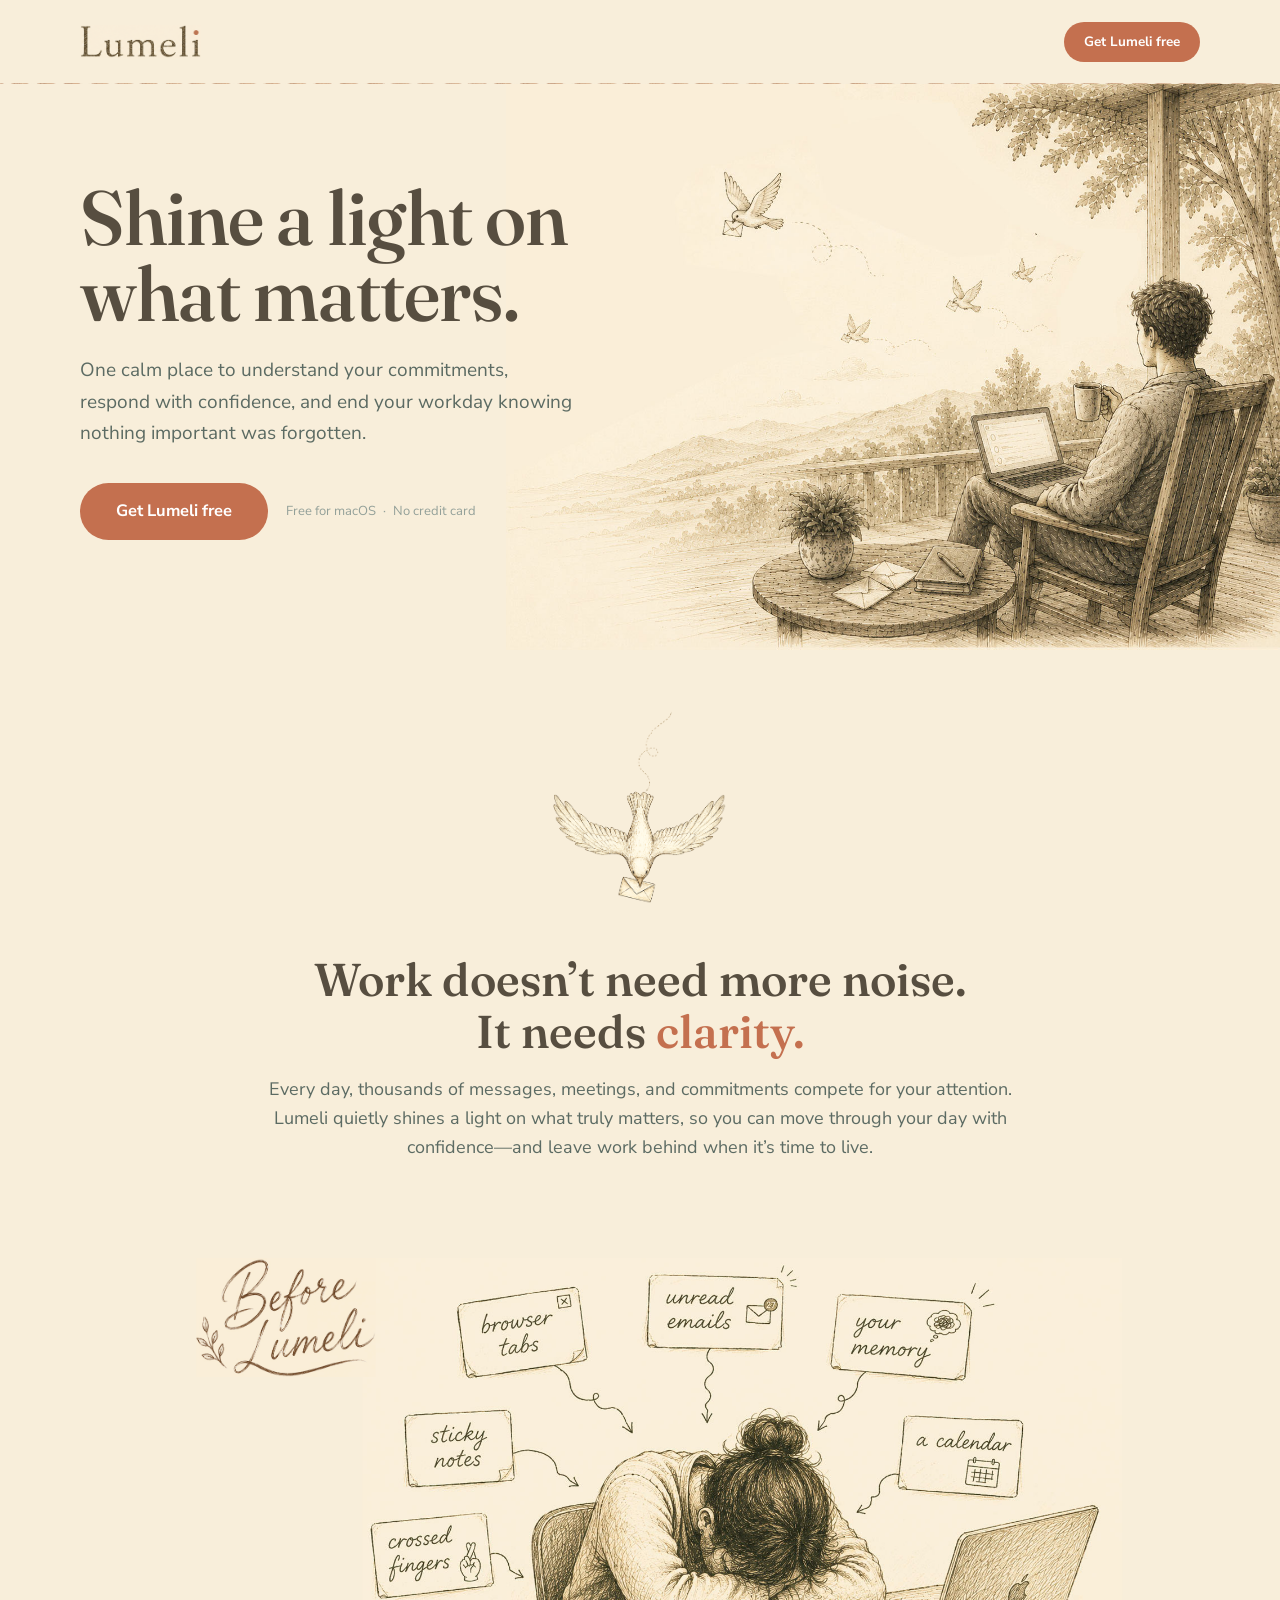
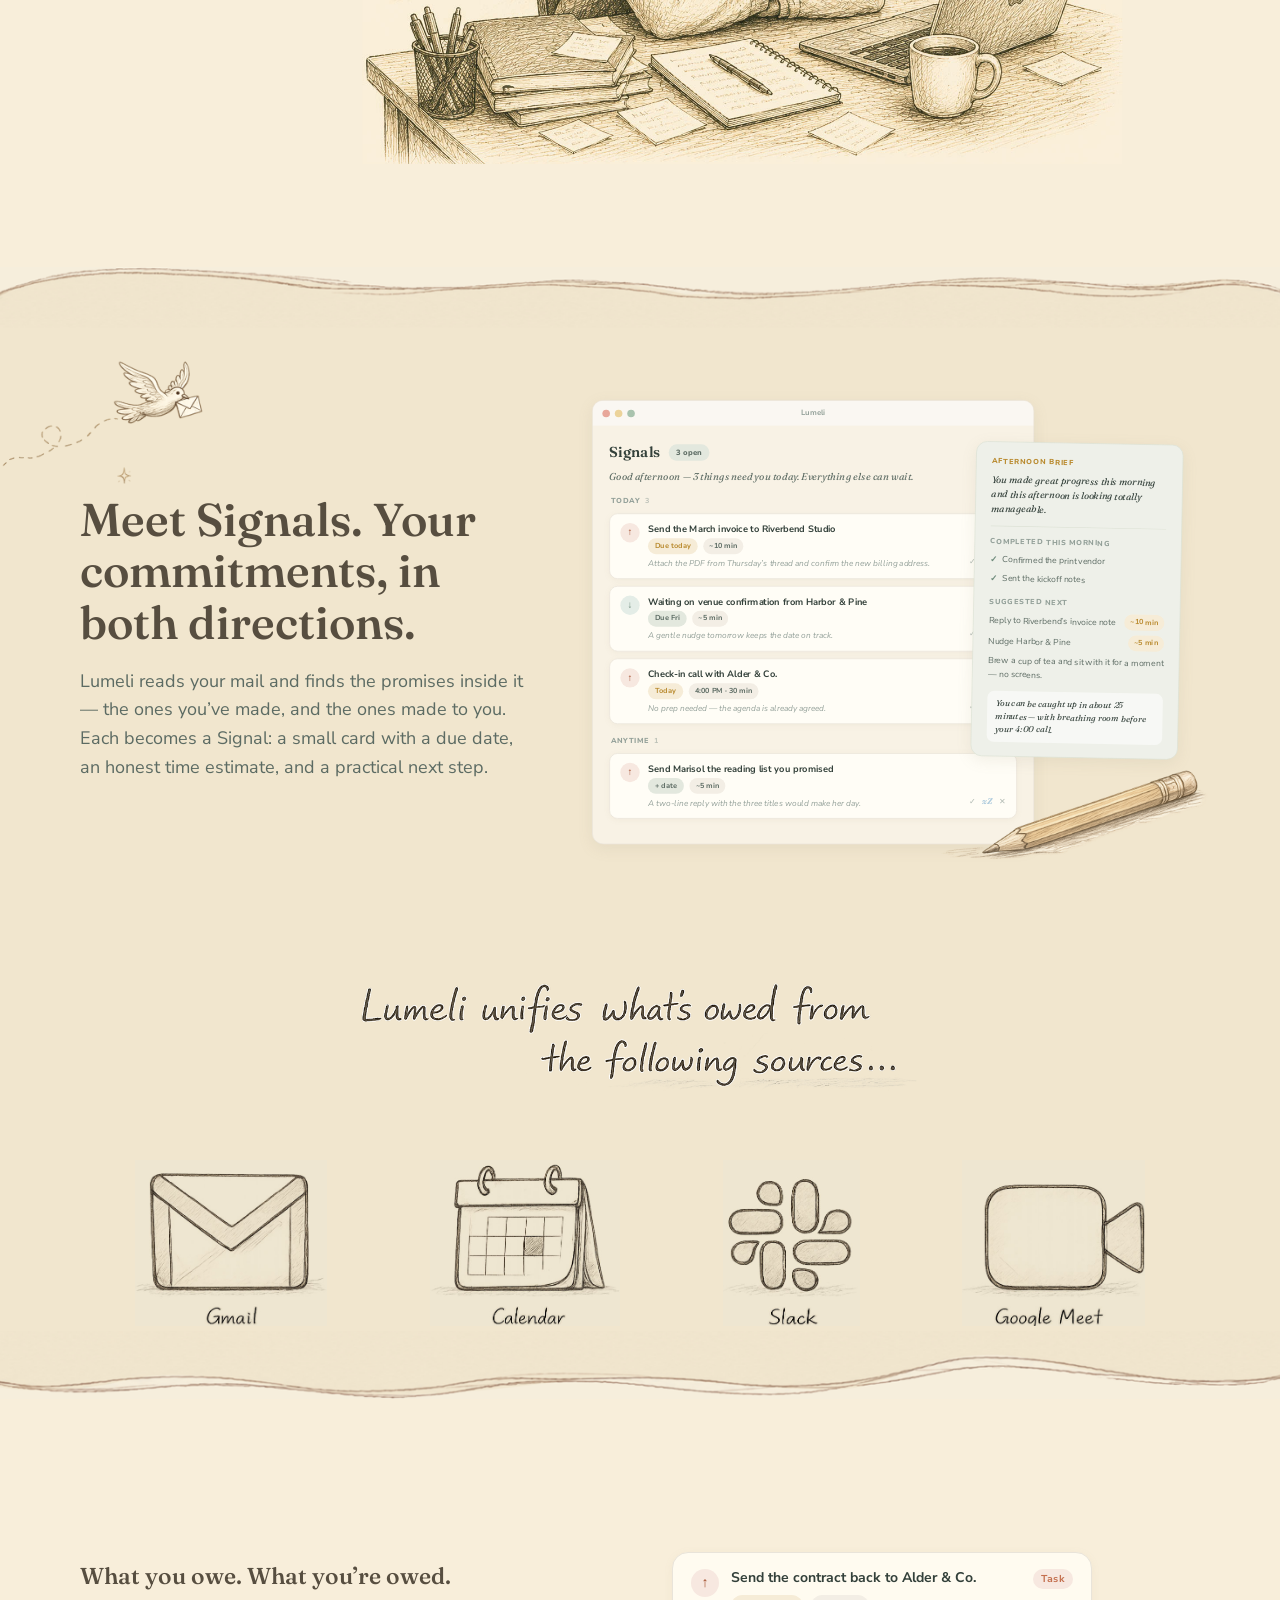
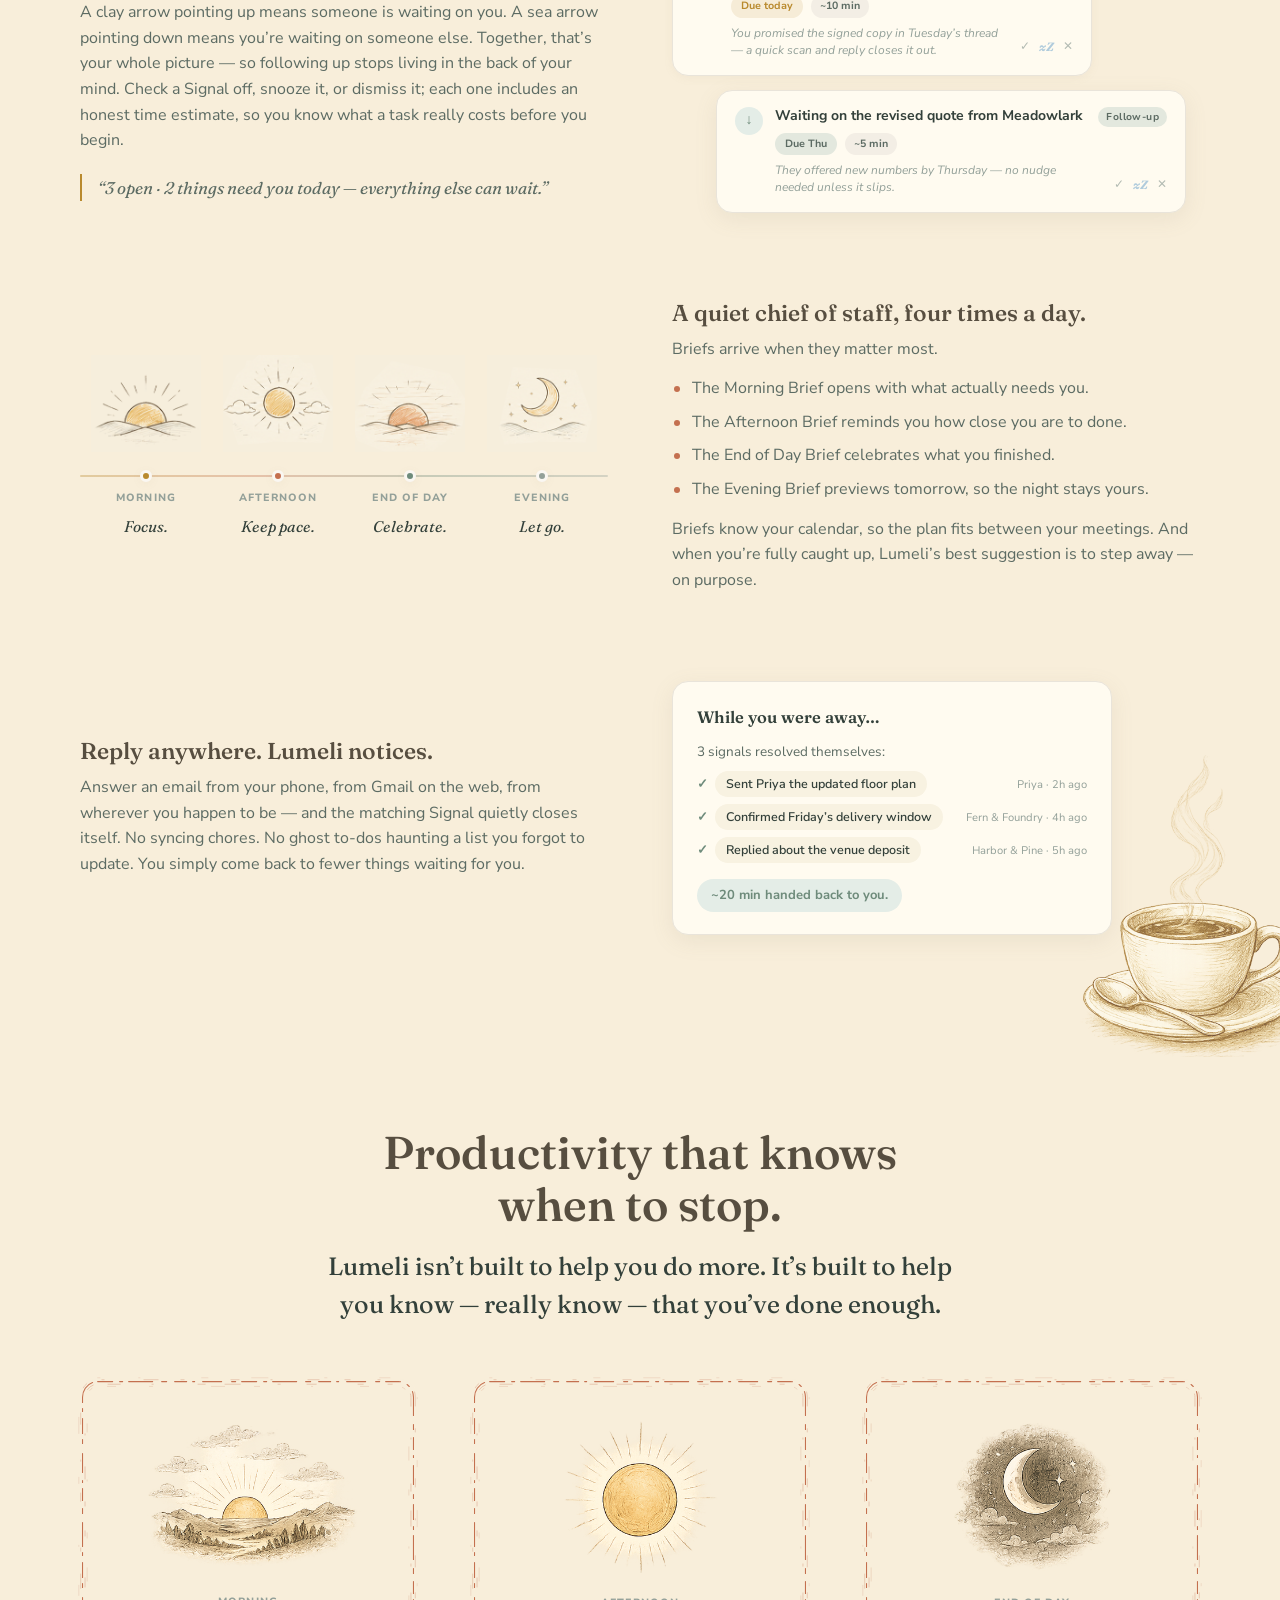
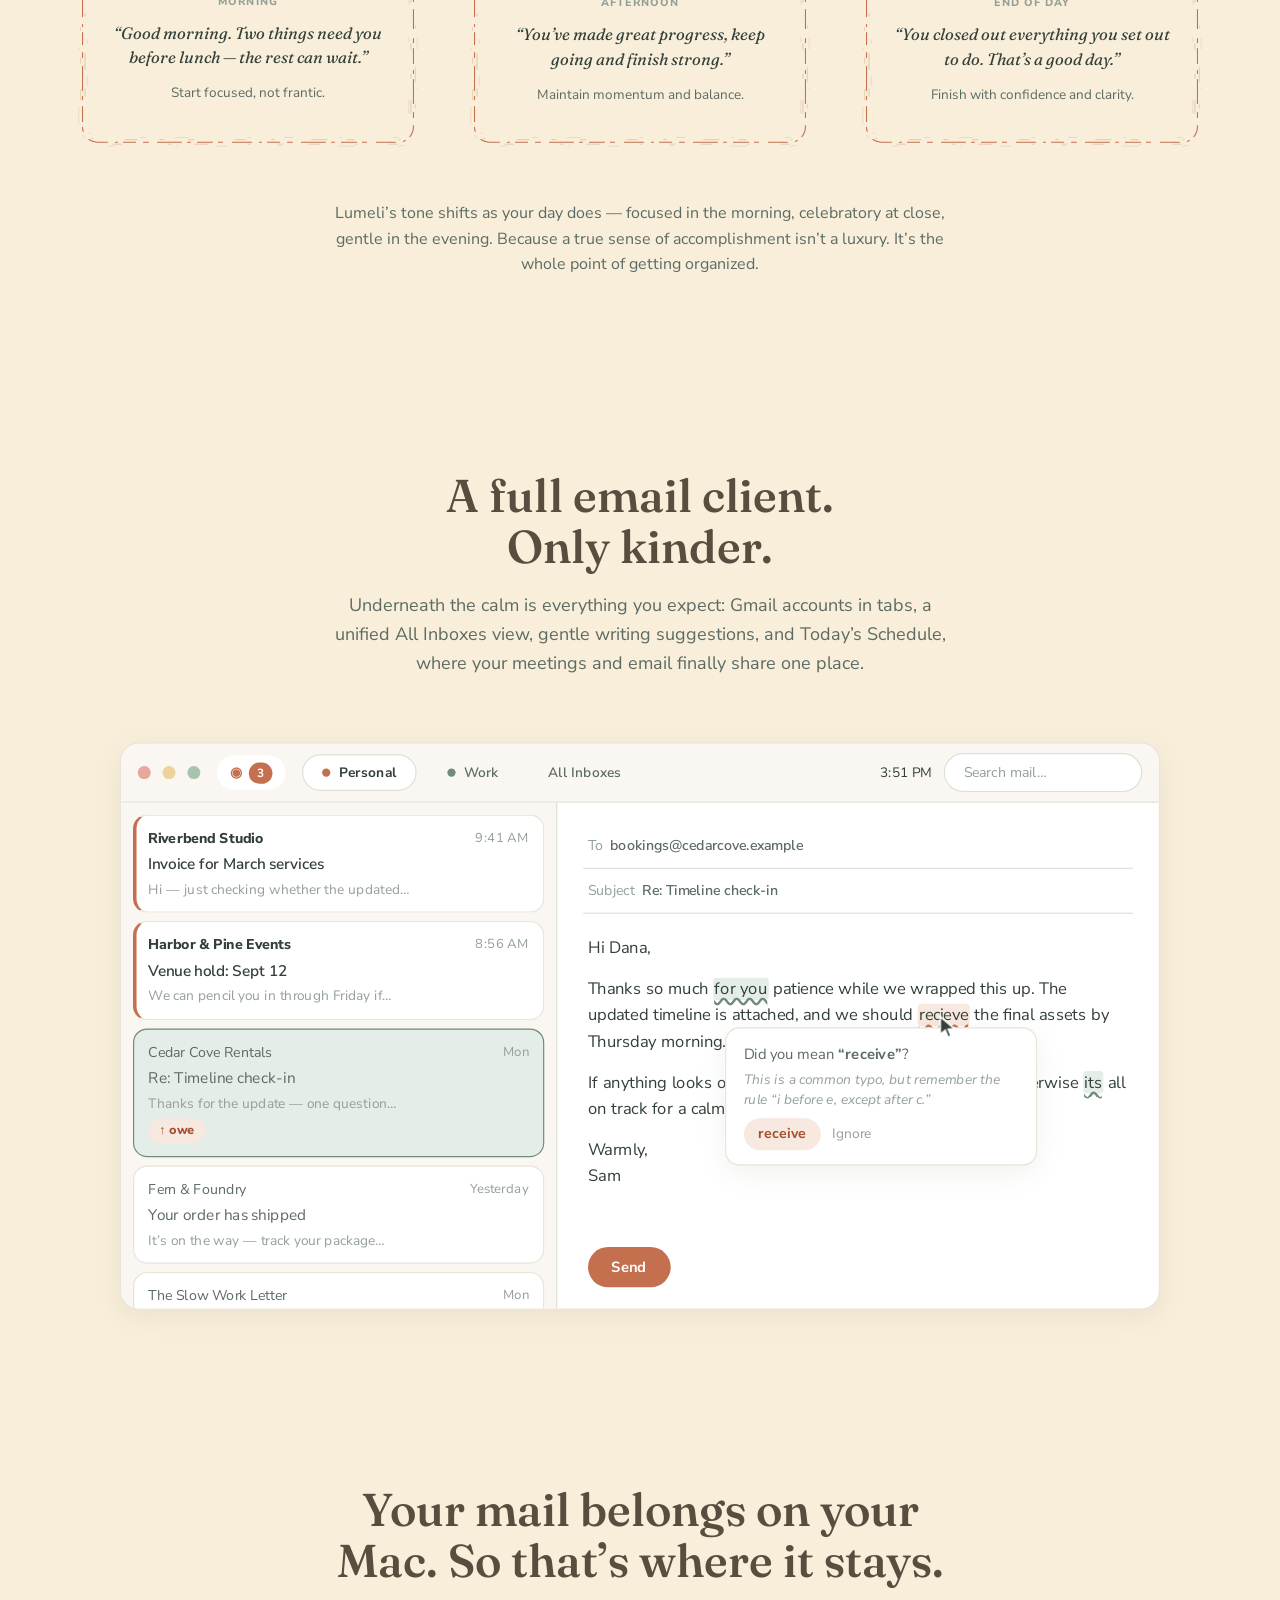
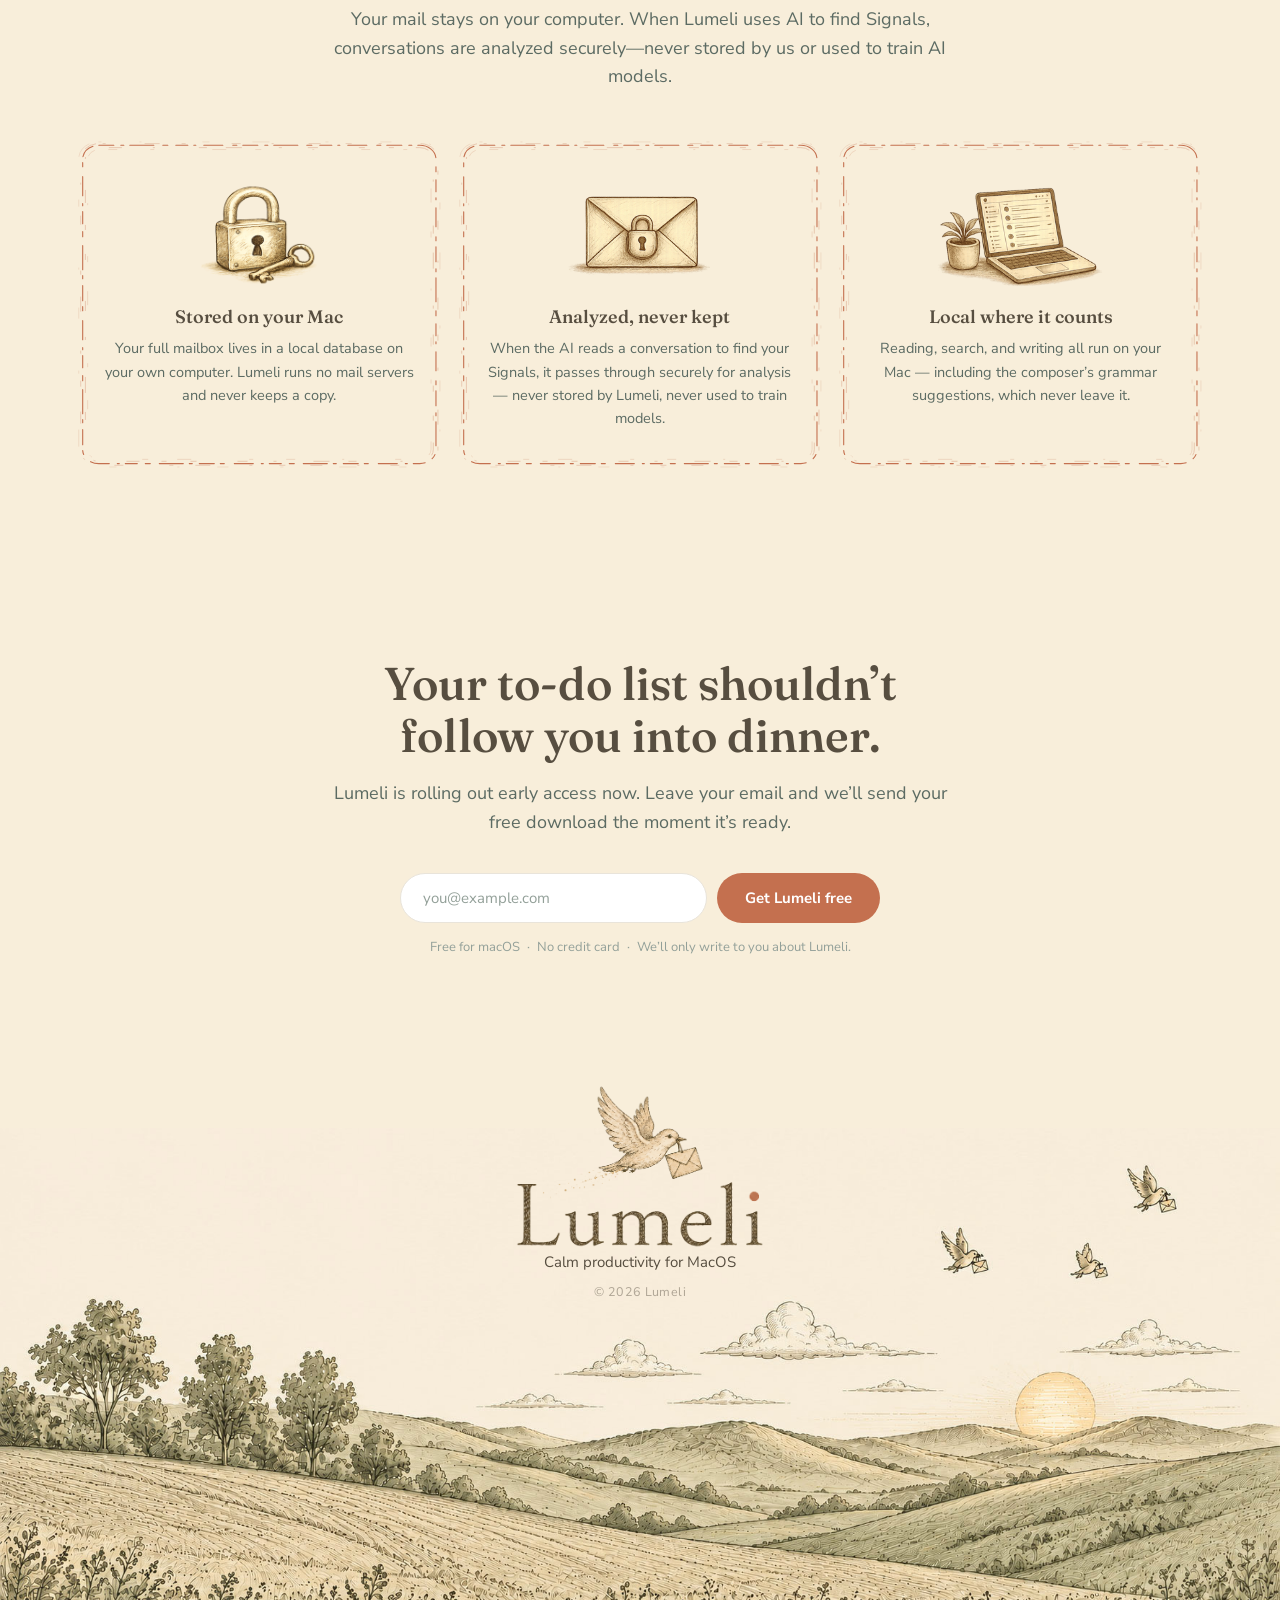
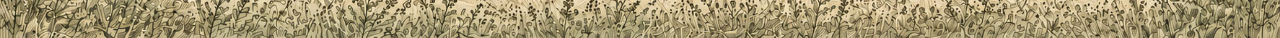
==== commit 68ca4611: "Sources icons carry their own labels; drop captions and blend Co-Authored-By: Claude Fable 5 <norepl" ====
--- a/index.html
+++ b/index.html
@@ -12,7 +12,7 @@
     <link rel="preconnect" href="https://fonts.googleapis.com" />
     <link rel="preconnect" href="https://fonts.gstatic.com" crossorigin />
     <link
-      href="https://fonts.googleapis.com/css2?family=Fraunces:ital,opsz,wght@0,9..144,400..700;1,9..144,400..600&family=Nunito+Sans:opsz,wght@6..12,400..800&family=Caveat:wght@500;600&display=swap"
+      href="https://fonts.googleapis.com/css2?family=Fraunces:ital,opsz,wght@0,9..144,400..700;1,9..144,400..600&family=Nunito+Sans:opsz,wght@6..12,400..800&display=swap"
       rel="stylesheet"
     />
     <link rel="stylesheet" href="styles.css" />
@@ -203,22 +203,10 @@
             width="946" height="184"
           />
           <div class="sources-row">
-            <figure class="source">
-              <img src="images/gmail.jpg" alt="" width="440" height="380" />
-              <figcaption>Gmail</figcaption>
-            </figure>
-            <figure class="source">
-              <img src="images/calendar.jpg" alt="" width="435" height="380" />
-              <figcaption>Calendar</figcaption>
-            </figure>
-            <figure class="source">
-              <img src="images/slack.jpg" alt="" width="313" height="380" />
-              <figcaption>Slack</figcaption>
-            </figure>
-            <figure class="source">
-              <img src="images/meet.jpg" alt="" width="418" height="380" />
-              <figcaption>Google Meet</figcaption>
-            </figure>
+            <img class="source" src="images/gmail.jpg" alt="" width="440" height="380" />
+            <img class="source" src="images/calendar.jpg" alt="" width="435" height="380" />
+            <img class="source" src="images/slack.jpg" alt="" width="313" height="380" />
+            <img class="source" src="images/meet.jpg" alt="" width="418" height="380" />
           </div>
         </div>
       </section>
--- a/styles.css
+++ b/styles.css
@@ -29,7 +29,6 @@
   --shadow-lift: 0 6px 22px rgba(151, 139, 115, 0.12);
   --font-display: 'Fraunces', Georgia, 'Times New Roman', serif;
   --font-body: 'Nunito Sans', -apple-system, BlinkMacSystemFont, sans-serif;
-  --font-hand: 'Caveat', 'Bradley Hand', cursive;
 }
 
 * { box-sizing: border-box; margin: 0; padding: 0; }
@@ -445,15 +444,7 @@
   display: flex; flex-wrap: wrap; justify-content: center; align-items: flex-end;
   column-gap: clamp(44px, 8vw, 140px); row-gap: 44px;
 }
-.source { margin: 0; display: flex; flex-direction: column; align-items: center; gap: 16px; }
-.source img {
-  height: clamp(92px, 11vw, 148px); width: auto;
-  mix-blend-mode: multiply; /* jpg paper melts into the band paper */
-}
-.source figcaption {
-  font-family: var(--font-hand); font-weight: 500;
-  font-size: clamp(21px, 2vw, 27px); color: var(--ink);
-}
+.source { height: clamp(110px, 13vw, 175px); width: auto; }
 .showcase-split {
   display: grid; grid-template-columns: 0.85fr 1.15fr;
   gap: 63px; align-items: center; /* wider breath between copy and mockup */
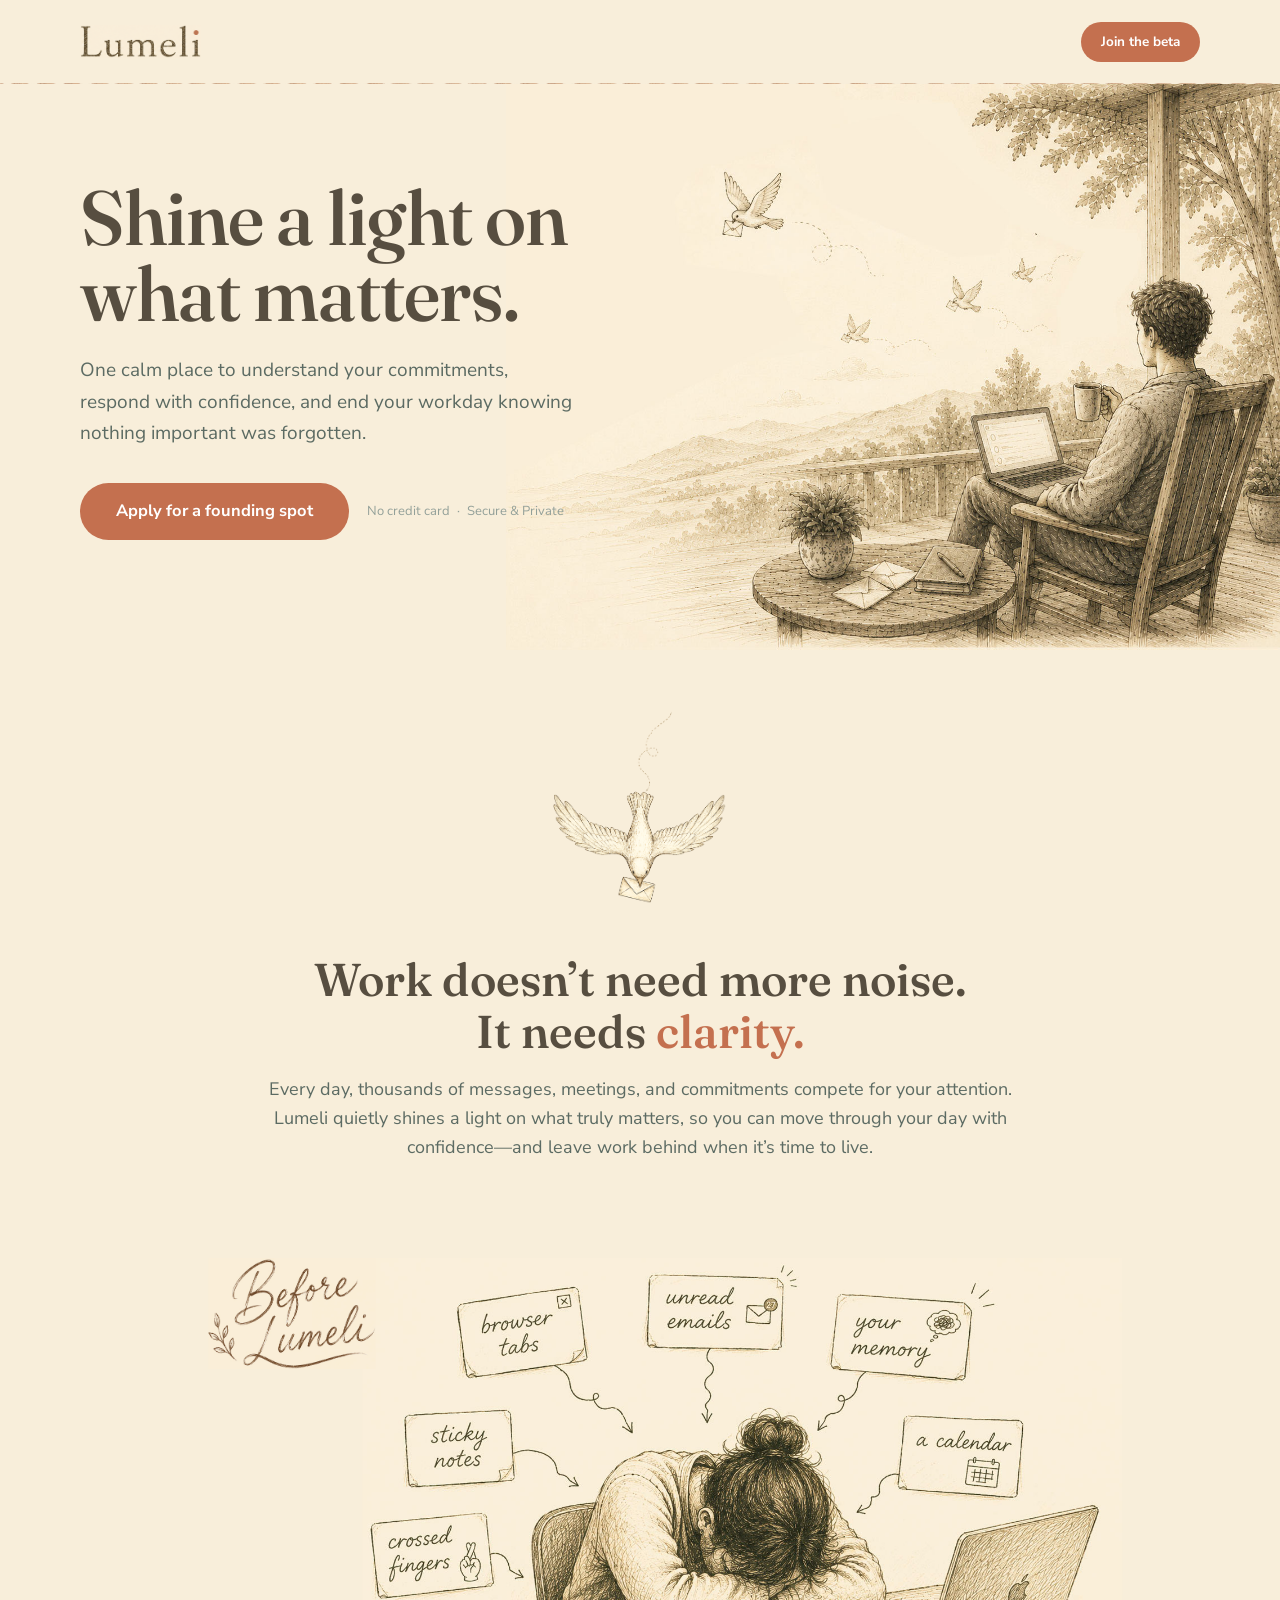
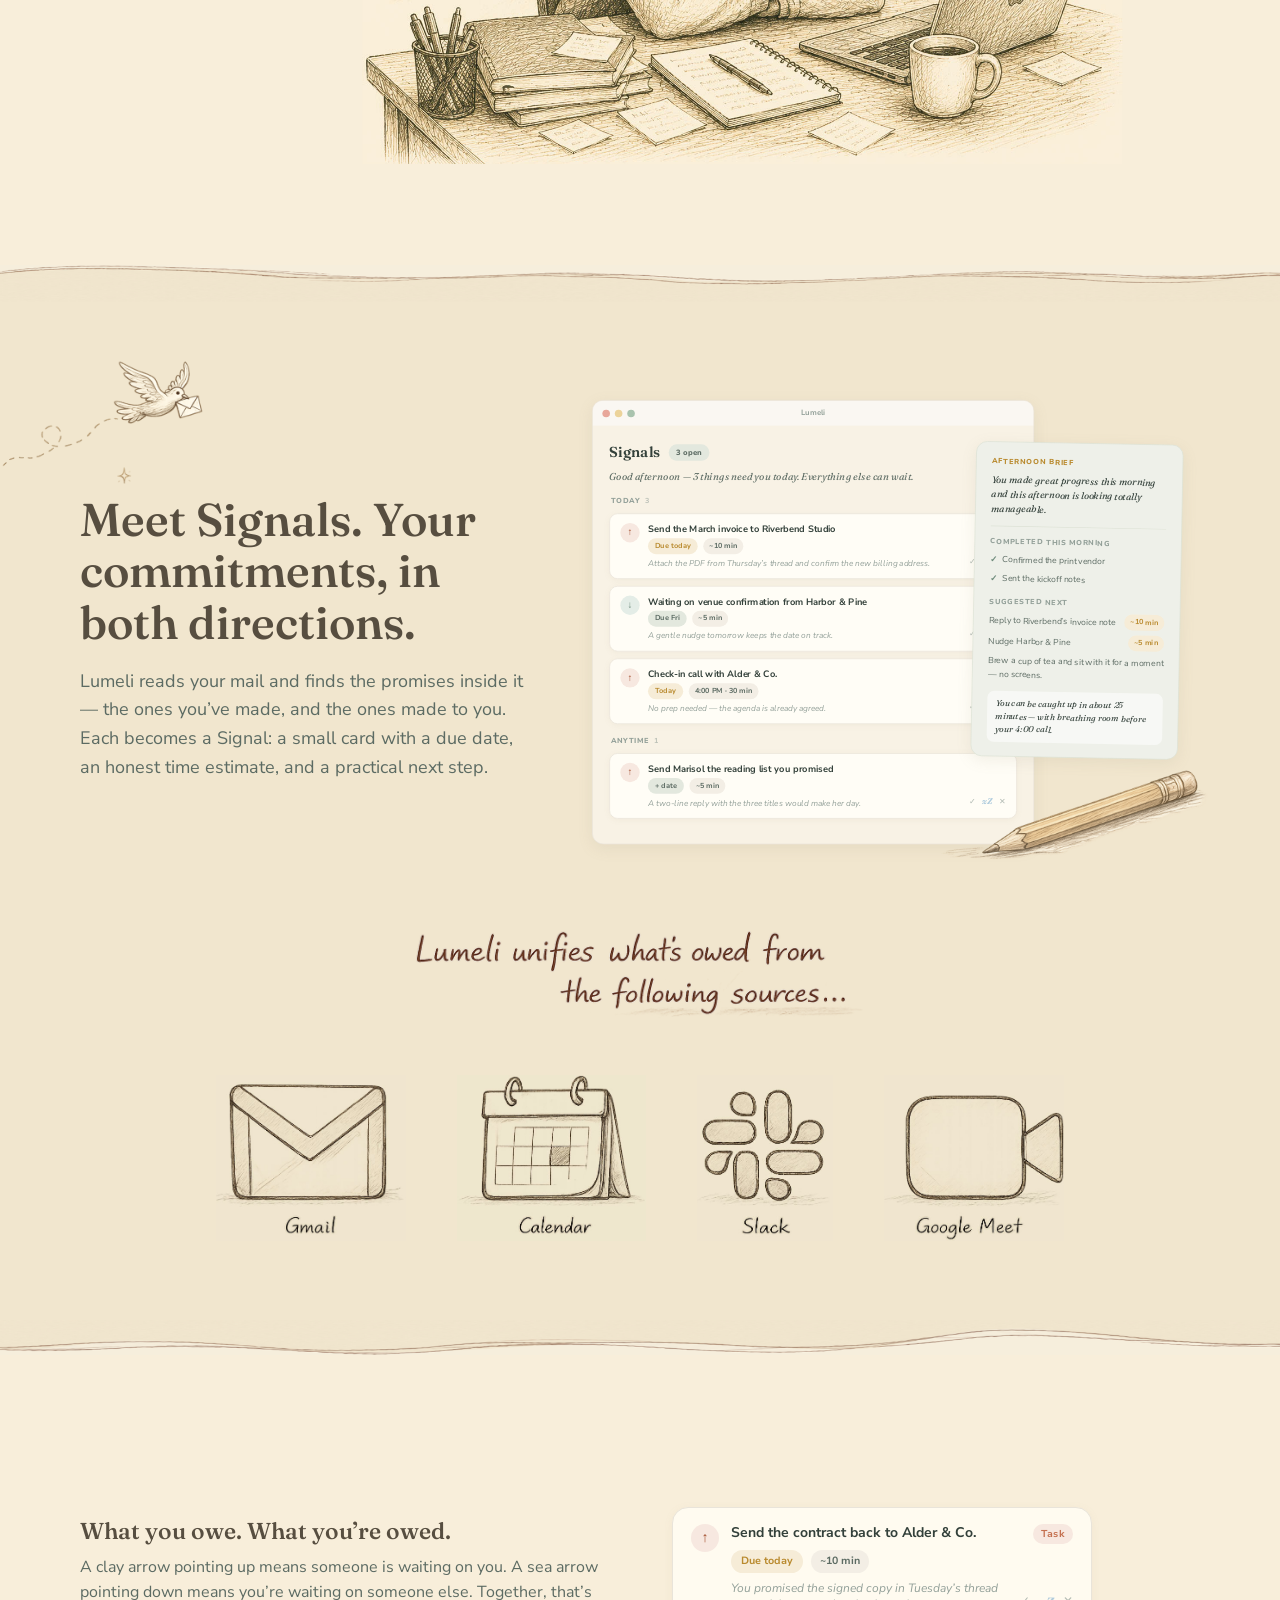
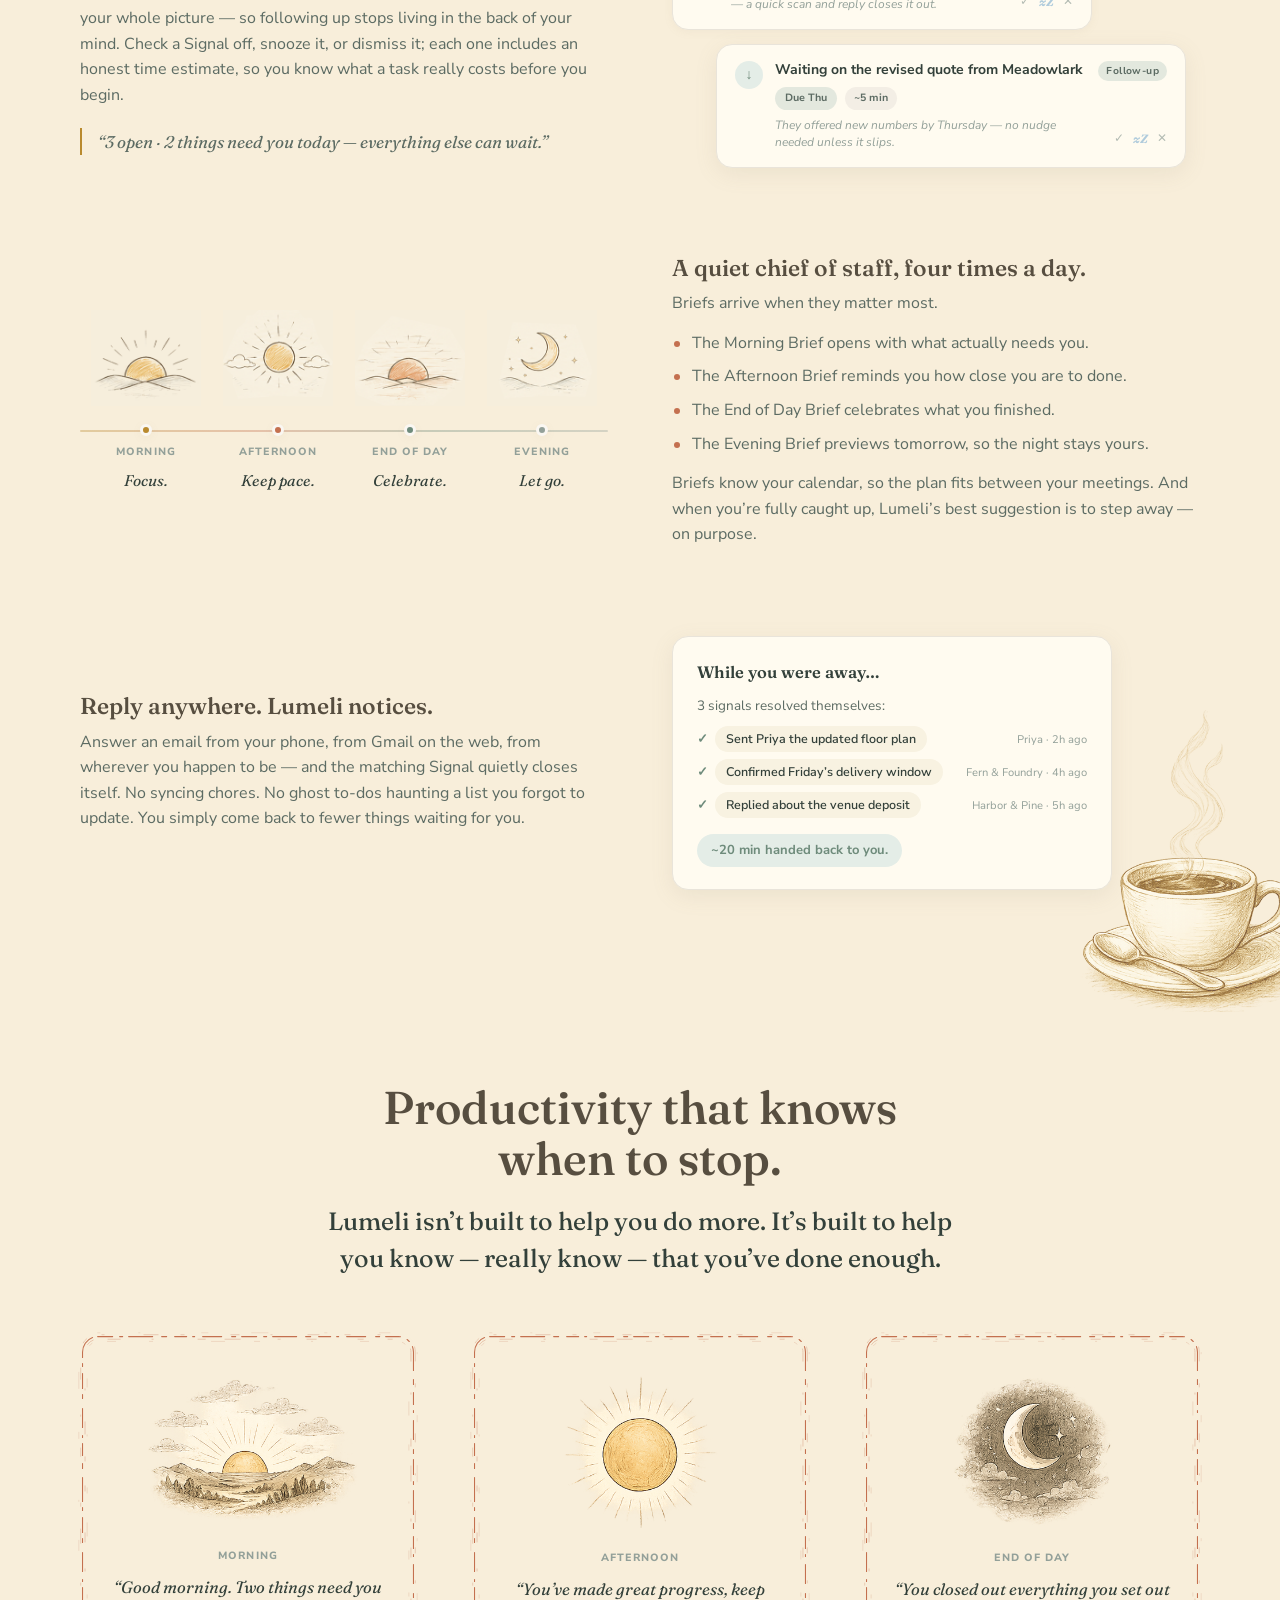
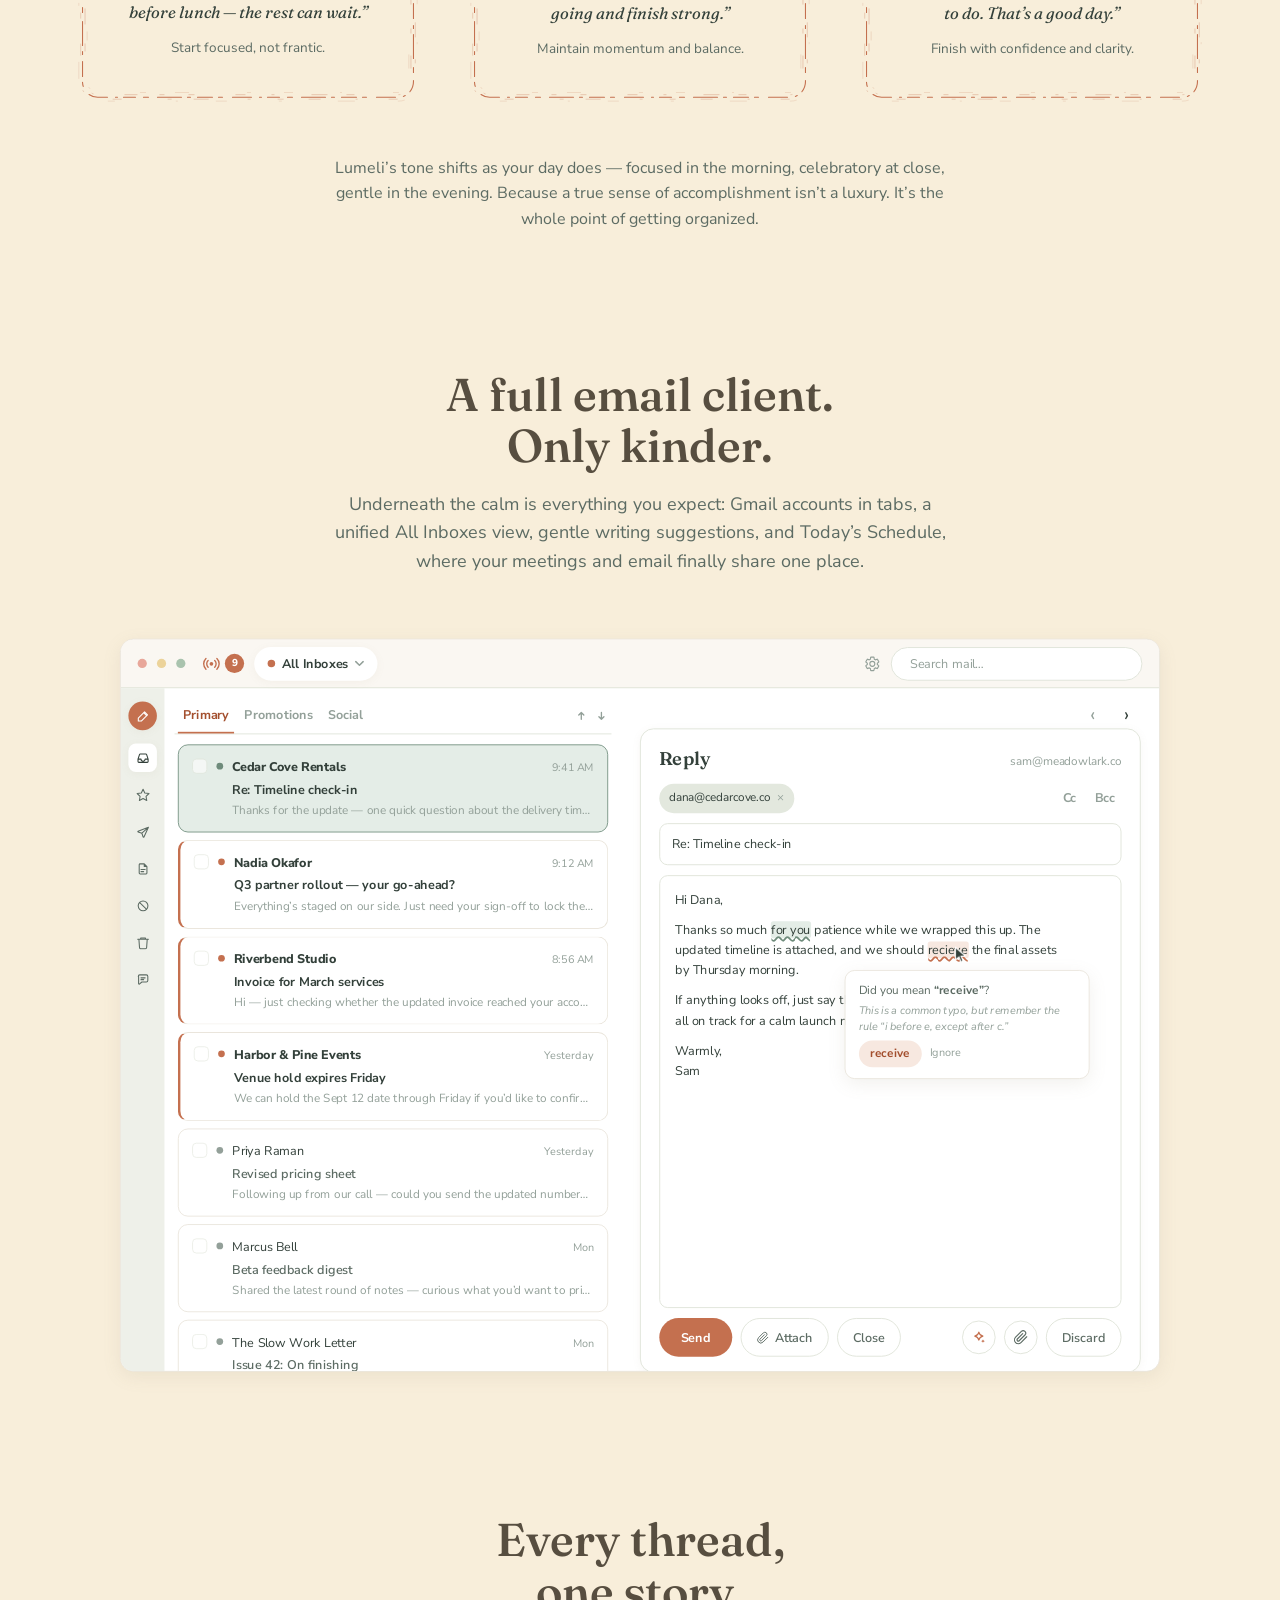
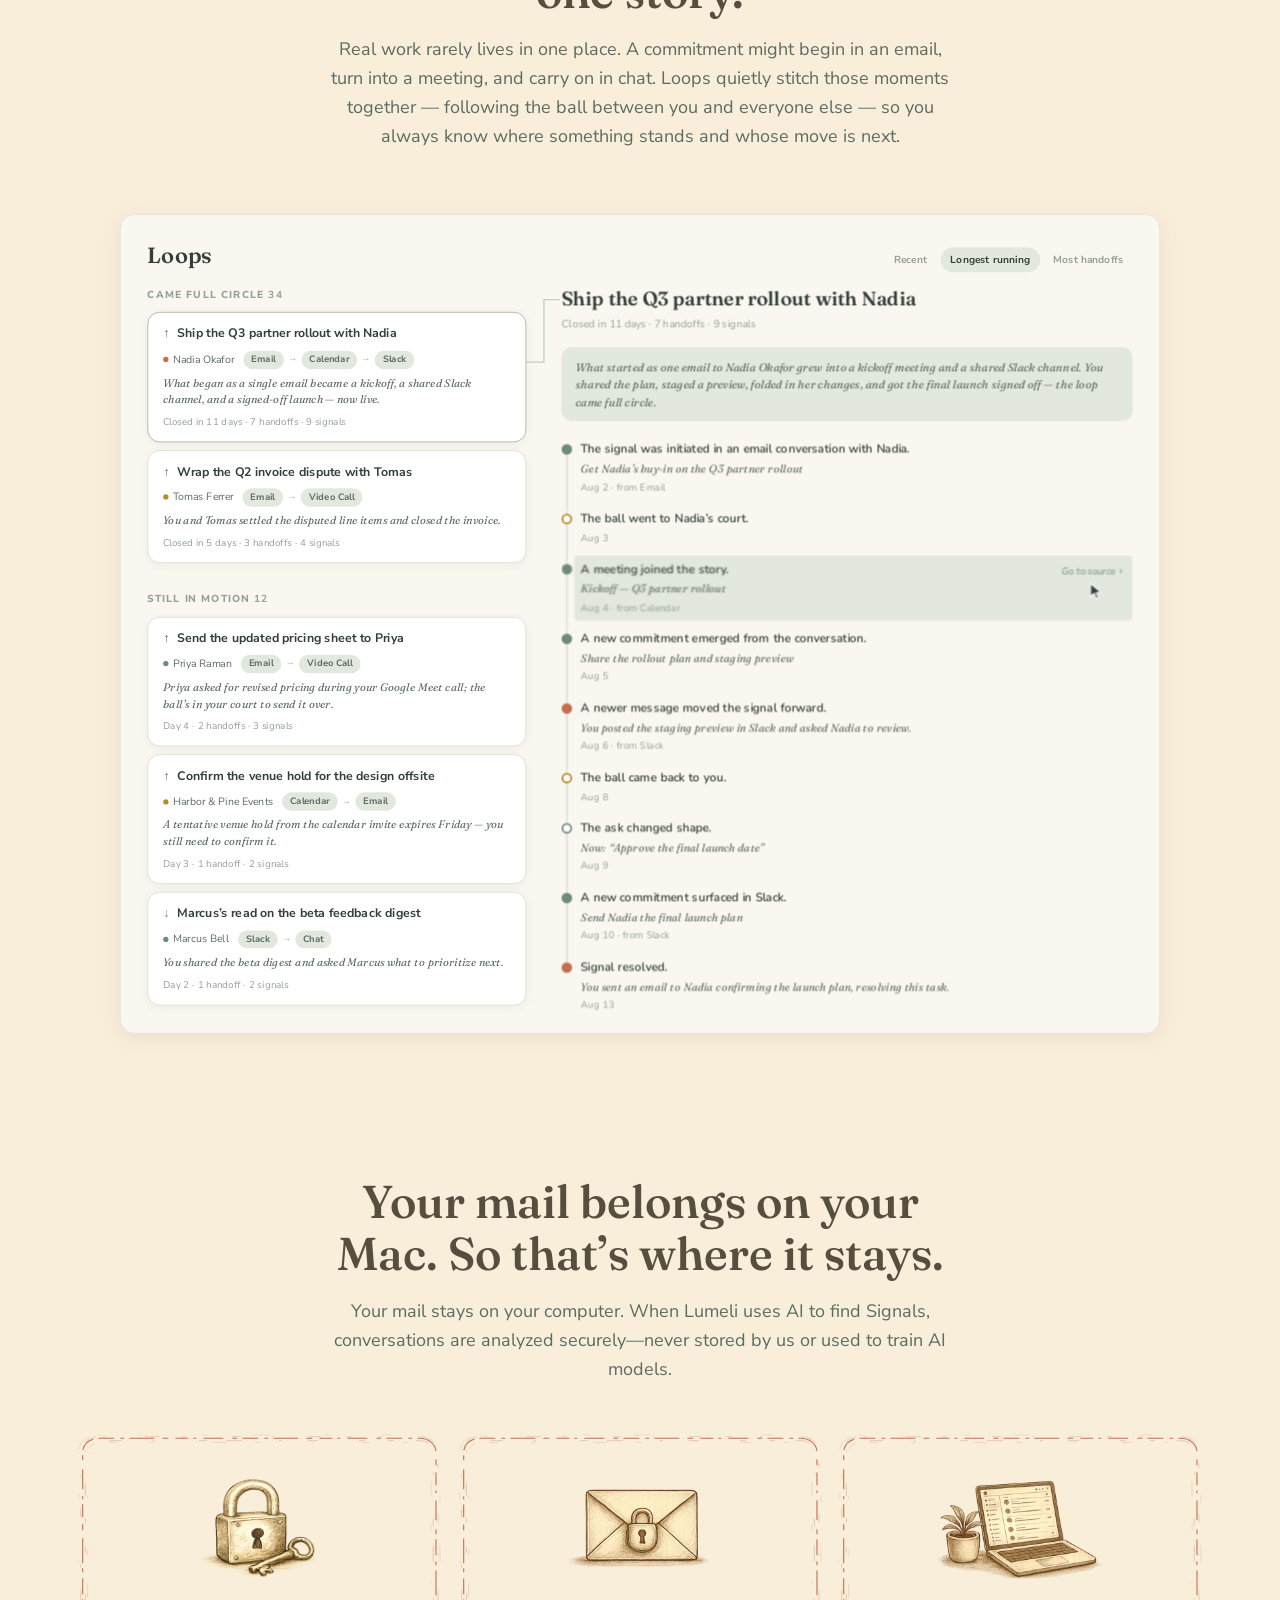
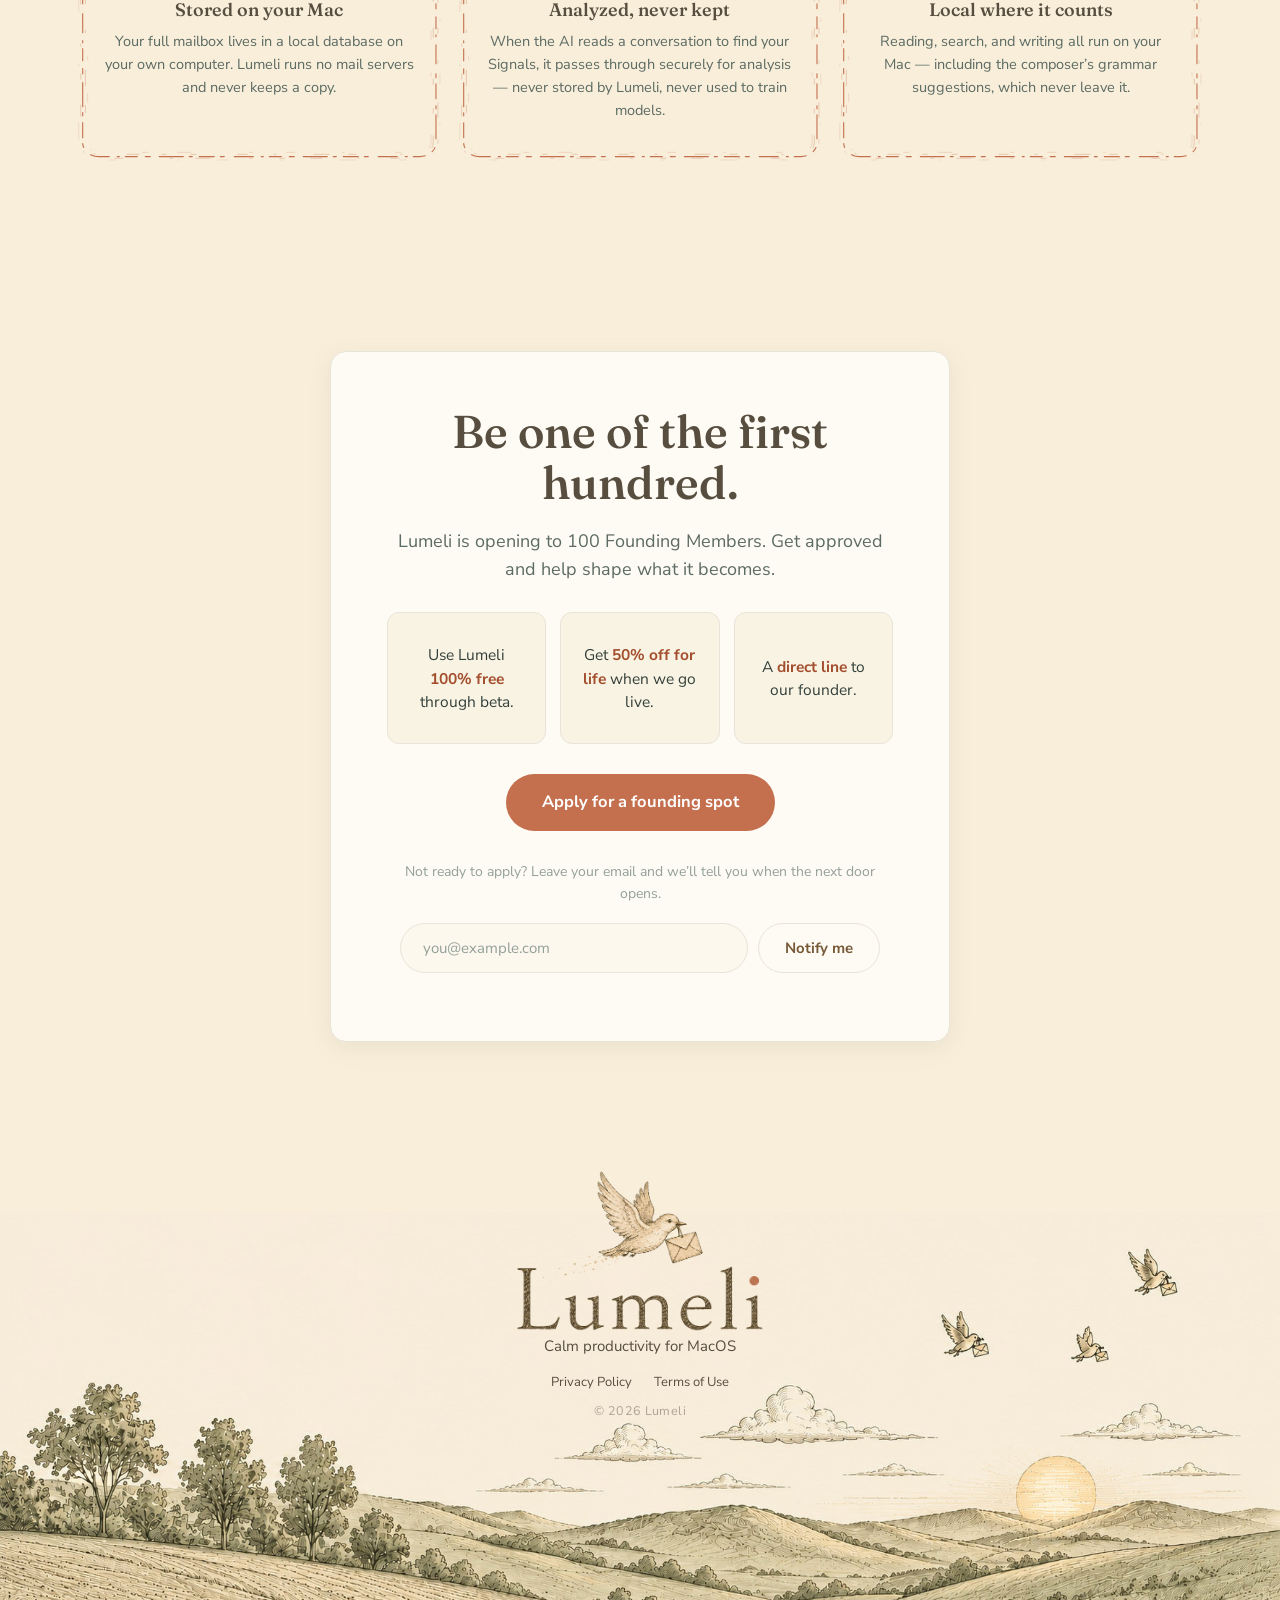
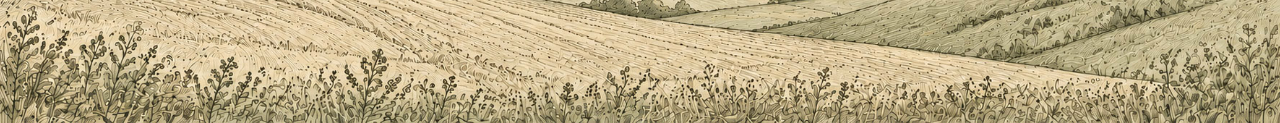
==== commit 85179571: "Add Founding Members beta signup funnel + product mockups - /join: guided Founding Members applicati" ====
--- a/index.html
+++ b/index.html
@@ -22,7 +22,7 @@
 
     <header class="nav">
       <a href="#top" class="nav-logo-link"><img class="nav-logo" src="images/logo_header.png" alt="Lumeli" width="595" height="165" /></a>
-      <a class="btn btn-primary btn-nav" href="#get-lumeli">Get Lumeli free</a>
+      <a class="btn btn-primary btn-nav" href="join/index.html">Join the beta</a>
     </header>
 
     <main id="main">
@@ -45,8 +45,8 @@
               workday knowing nothing important was forgotten.
             </p>
             <div class="hero-cta">
-              <a class="btn btn-primary btn-lg" href="#get-lumeli">Get Lumeli free</a>
-              <p class="microcopy">Free for macOS&ensp;·&ensp;No credit card</p>
+              <a class="btn btn-primary btn-lg" href="join/index.html">Apply for a founding spot</a>
+              <p class="microcopy">No credit card&ensp;·&ensp;Secure &amp; Private</p>
             </div>
           </div>
         </div>
@@ -419,72 +419,366 @@
 
         <!-- Mockup 2: the email page -->
         <div class="container mock-wrap fade-up" aria-hidden="true">
-          <div class="mock-viewport mock-viewport-mail">
+          <div class="mock-viewport mock-viewport-mail" data-dw="1240">
             <div class="mock-stage mock-stage-mail">
               <div class="mock-window mock-mail">
-                <div class="mock-topbar">
+                <!-- unified topbar -->
+                <div class="mm-topbar">
                   <span class="dot dot-r"></span><span class="dot dot-y"></span><span class="dot dot-g"></span>
-                  <span class="mock-signals-pill">◉ <b>3</b></span>
-                  <span class="mock-tab active"><span class="acct-dot" style="background: var(--clay)"></span>Personal</span>
-                  <span class="mock-tab"><span class="acct-dot" style="background: var(--sea)"></span>Work</span>
-                  <span class="mock-tab">All Inboxes</span>
-                  <span class="mock-topbar-clock">3:51 PM</span>
-                  <span class="mock-search">Search mail…</span>
+                  <span class="mm-signals">
+                    <svg viewBox="0 0 24 24" fill="none"><circle cx="12" cy="12" r="2.4" fill="currentColor"/><path d="M7.7 16.3a6 6 0 0 1 0-8.6 M16.3 7.7a6 6 0 0 1 0 8.6 M4.9 19.1a10 10 0 0 1 0-14.2 M19.1 4.9a10 10 0 0 1 0 14.2" stroke="currentColor" stroke-width="1.8" stroke-linecap="round"/></svg>
+                    <b>9</b>
+                  </span>
+                  <span class="mm-account">
+                    <span class="mm-acct-dot"></span>All Inboxes
+                    <svg class="mm-caret" viewBox="0 0 10 6" fill="none"><path d="M1 1l4 4 4-4" stroke="currentColor" stroke-width="1.6" stroke-linecap="round" stroke-linejoin="round"/></svg>
+                  </span>
+                  <span class="mm-gear">
+                    <svg viewBox="0 0 24 24" fill="none"><path d="M19.14 12.94c.04-.3.06-.61.06-.94 0-.32-.02-.64-.07-.94l2.03-1.58c.18-.14.23-.41.12-.61l-1.92-3.32c-.12-.22-.37-.29-.59-.22l-2.39.96c-.5-.38-1.03-.7-1.62-.94l-.36-2.54c-.04-.24-.24-.41-.48-.41h-3.84c-.24 0-.43.17-.47.41l-.36 2.54c-.59.24-1.13.57-1.62.94l-2.39-.96c-.22-.08-.47 0-.59.22L2.74 8.87c-.12.21-.08.47.12.61l2.03 1.58c-.05.3-.09.63-.09.94s.02.64.07.94l-2.03 1.58c-.18.14-.23.41-.12.61l1.92 3.32c.12.22.37.29.59.22l2.39-.96c.5.38 1.03.7 1.62.94l.36 2.54c.05.24.24.41.48.41h3.84c.24 0 .44-.17.47-.41l.36-2.54c.59-.24 1.13-.56 1.62-.94l2.39.96c.22.08.47 0 .59-.22l1.92-3.32c.12-.22.07-.47-.12-.61l-2.01-1.58zM12 15.6c-1.98 0-3.6-1.62-3.6-3.6s1.62-3.6 3.6-3.6 3.6 1.62 3.6 3.6-1.62 3.6-3.6 3.6z" stroke="currentColor" stroke-width="1.6" stroke-linecap="round" stroke-linejoin="round"/></svg>
+                  </span>
+                  <span class="mm-search">Search mail…</span>
                 </div>
-                <div class="mock-mail-body">
-                  <div class="mock-list">
-                    <div class="mock-thread unread">
-                      <span class="mt-top"><b>Riverbend Studio</b><time>9:41 AM</time></span>
-                      <span class="mt-subj">Invoice for March services</span>
-                      <span class="mt-snip">Hi — just checking whether the updated…</span>
-                    </div>
-                    <div class="mock-thread unread">
-                      <span class="mt-top"><b>Harbor &amp; Pine Events</b><time>8:56 AM</time></span>
-                      <span class="mt-subj">Venue hold: Sept 12</span>
-                      <span class="mt-snip">We can pencil you in through Friday if…</span>
-                    </div>
-                    <div class="mock-thread selected">
-                      <span class="mt-top">Cedar Cove Rentals<time>Mon</time></span>
-                      <span class="mt-subj">Re: Timeline check-in</span>
-                      <span class="mt-snip">Thanks for the update — one question…</span>
-                      <span class="mock-thread-signal">↑ owe</span>
-                    </div>
-                    <div class="mock-thread">
-                      <span class="mt-top">Fern &amp; Foundry<time>Yesterday</time></span>
-                      <span class="mt-subj">Your order has shipped</span>
-                      <span class="mt-snip">It’s on the way — track your package…</span>
-                    </div>
-                    <div class="mock-thread">
-                      <span class="mt-top">The Slow Work Letter<time>Mon</time></span>
-                      <span class="mt-subj">Issue 42: On finishing</span>
-                      <span class="mt-snip">This week: why done matters more than…</span>
-                    </div>
+
+                <div class="mm-body">
+                  <!-- collapsed left rail -->
+                  <div class="mm-rail">
+                    <span class="mm-compose"><svg viewBox="0 0 24 24" fill="none"><path d="M14.5 4.5 L19.5 9.5 L9 20 L4 20 L4 15 Z M13 6 L18 11" stroke="#fff" stroke-width="1.8" stroke-linecap="round" stroke-linejoin="round"/></svg></span>
+                    <span class="mm-nav active"><svg viewBox="0 0 24 24" fill="none"><path d="M3.5 13.5 L6 6 a1.5 1.5 0 0 1 1.4 -1 h9.2 a1.5 1.5 0 0 1 1.4 1 L20.5 13.5 V17.5 a1.5 1.5 0 0 1 -1.5 1.5 H5 a1.5 1.5 0 0 1 -1.5 -1.5 Z M3.5 13.5 H8.5 a3.5 3.5 0 0 0 7 0 H20.5" stroke="currentColor" stroke-width="1.8" stroke-linecap="round" stroke-linejoin="round"/></svg></span>
+                    <span class="mm-nav"><svg viewBox="0 0 24 24" fill="none"><path d="M12 2l2.9 6.26L22 9.27l-5 4.87 1.18 6.88L12 17.77l-6.18 3.25L7 14.14 2 9.27l7.1-1.01L12 2z" stroke="currentColor" stroke-width="1.8" stroke-linecap="round" stroke-linejoin="round"/></svg></span>
+                    <span class="mm-nav"><svg viewBox="0 0 24 24" fill="none"><path d="M21 4 L3.6 10.5 a0.8 0.8 0 0 0 0.05 1.5 L10 14 L12 20.3 a0.8 0.8 0 0 0 1.5 0.06 Z M10 14 L21 4" stroke="currentColor" stroke-width="1.8" stroke-linecap="round" stroke-linejoin="round"/></svg></span>
+                    <span class="mm-nav"><svg viewBox="0 0 24 24" fill="none"><path d="M7 3.5 h7 L18.5 8 V19 a1.5 1.5 0 0 1 -1.5 1.5 H7 A1.5 1.5 0 0 1 5.5 19 V5 A1.5 1.5 0 0 1 7 3.5 Z M14 3.5 V8 H18.5 M8.5 13 h7 M8.5 16.5 h4.5" stroke="currentColor" stroke-width="1.8" stroke-linecap="round" stroke-linejoin="round"/></svg></span>
+                    <span class="mm-nav"><svg viewBox="0 0 24 24" fill="none"><circle cx="12" cy="12" r="8.2" stroke="currentColor" stroke-width="1.8"/><path d="M6.4 6.4 L17.6 17.6" stroke="currentColor" stroke-width="1.8" stroke-linecap="round"/></svg></span>
+                    <span class="mm-nav"><svg viewBox="0 0 24 24" fill="none"><path d="M3 6h18M8 6V4h8v2M19 6l-1 14a2 2 0 0 1-2 2H8a2 2 0 0 1-2-2L5 6" stroke="currentColor" stroke-width="1.8" stroke-linecap="round" stroke-linejoin="round"/></svg></span>
+                    <span class="mm-nav"><svg viewBox="0 0 24 24" fill="none"><path d="M4 6.5A2.5 2.5 0 0 1 6.5 4h11A2.5 2.5 0 0 1 20 6.5v7a2.5 2.5 0 0 1-2.5 2.5H10l-4.2 3.4c-.5.4-1.3.05-1.3-.6V6.5z M8.5 9h7M8.5 12h4.5" stroke="currentColor" stroke-width="1.8" stroke-linecap="round" stroke-linejoin="round"/></svg></span>
                   </div>
-                  <div class="mock-pane">
-                    <div class="mock-field">To&ensp;<span>bookings@cedarcove.example</span></div>
-                    <div class="mock-field">Subject&ensp;<span>Re: Timeline check-in</span></div>
-                    <div class="mock-compose">
-                      <p class="mock-body-text">Hi Dana,</p>
-                      <p class="mock-body-text">
-                        Thanks so much <span class="sug-underline">for you</span> patience while we
-                        wrapped this up. The updated timeline is attached, and we should
-                        <span class="sug-underline-spelling">recieve</span> the final assets by
-                        Thursday morning.
-                      </p>
-                      <p class="mock-body-text">
-                        If anything looks off, just say the word and I’ll adjust —
-                        otherwise <span class="sug-underline">its</span> all on track for a calm
-                        launch next week.
-                      </p>
-                      <p class="mock-body-text">Warmly,<br />Sam</p>
-                      <div class="sug-pop">
-                        <span class="sug-pop-q">Did you mean <b>“receive”</b>?</span>
-                        <span class="sug-pop-note">This is a common typo, but remember the rule “i before e, except after c.”</span>
-                        <span class="sug-pop-actions"><b class="fix">receive</b><i>Ignore</i></span>
-                      </div>
-                      <span class="mock-cursor"></span>
-                    </div>
-                    <span class="mock-send">Send</span>
+
+                  <!-- email list -->
+                  <div class="mm-listcol">
+                    <div class="mm-cats">
+                      <span class="mm-cat active">Primary</span>
+                      <span class="mm-cat">Promotions</span>
+                      <span class="mm-cat">Social</span>
+                      <span class="mm-sort">
+                        <svg viewBox="0 0 16 16" fill="none"><path d="M8 12 V4 M5 7 L8 4 L11 7" stroke="currentColor" stroke-width="1.6" stroke-linecap="round" stroke-linejoin="round"/></svg>
+                        <svg viewBox="0 0 16 16" fill="none"><path d="M8 4 V12 M5 9 L8 12 L11 9" stroke="currentColor" stroke-width="1.6" stroke-linecap="round" stroke-linejoin="round"/></svg>
+                      </span>
+                    </div>
+                    <div class="mock-list">
+                      <div class="mock-thread selected">
+                        <span class="mm-check"></span>
+                        <span class="mm-dot" style="background: var(--sea)"></span>
+                        <span class="mm-row">
+                          <span class="mt-top"><b>Cedar Cove Rentals</b><time>9:41 AM</time></span>
+                          <span class="mt-subj">Re: Timeline check-in</span>
+                          <span class="mt-snip">Thanks for the update — one quick question about the delivery timeline before we…</span>
+                        </span>
+                      </div>
+                      <div class="mock-thread unread">
+                        <span class="mm-check"></span>
+                        <span class="mm-dot"></span>
+                        <span class="mm-row">
+                          <span class="mt-top"><b>Nadia Okafor</b><time>9:12 AM</time></span>
+                          <span class="mt-subj">Q3 partner rollout — your go-ahead?</span>
+                          <span class="mt-snip">Everything’s staged on our side. Just need your sign-off to lock the launch date…</span>
+                        </span>
+                      </div>
+                      <div class="mock-thread unread">
+                        <span class="mm-check"></span>
+                        <span class="mm-dot"></span>
+                        <span class="mm-row">
+                          <span class="mt-top"><b>Riverbend Studio</b><time>8:56 AM</time></span>
+                          <span class="mt-subj">Invoice for March services</span>
+                          <span class="mt-snip">Hi — just checking whether the updated invoice reached your accounts team…</span>
+                        </span>
+                      </div>
+                      <div class="mock-thread unread">
+                        <span class="mm-check"></span>
+                        <span class="mm-dot"></span>
+                        <span class="mm-row">
+                          <span class="mt-top"><b>Harbor &amp; Pine Events</b><time>Yesterday</time></span>
+                          <span class="mt-subj">Venue hold expires Friday</span>
+                          <span class="mt-snip">We can hold the Sept 12 date through Friday if you’d like to confirm the booking…</span>
+                        </span>
+                      </div>
+                      <div class="mock-thread">
+                        <span class="mm-check"></span>
+                        <span class="mm-dot muted"></span>
+                        <span class="mm-row">
+                          <span class="mt-top">Priya Raman<time>Yesterday</time></span>
+                          <span class="mt-subj read">Revised pricing sheet</span>
+                          <span class="mt-snip">Following up from our call — could you send the updated numbers when you get a sec?</span>
+                        </span>
+                      </div>
+                      <div class="mock-thread">
+                        <span class="mm-check"></span>
+                        <span class="mm-dot muted"></span>
+                        <span class="mm-row">
+                          <span class="mt-top">Marcus Bell<time>Mon</time></span>
+                          <span class="mt-subj read">Beta feedback digest</span>
+                          <span class="mt-snip">Shared the latest round of notes — curious what you’d want to prioritize next…</span>
+                        </span>
+                      </div>
+                      <div class="mock-thread">
+                        <span class="mm-check"></span>
+                        <span class="mm-dot muted"></span>
+                        <span class="mm-row">
+                          <span class="mt-top">The Slow Work Letter<time>Mon</time></span>
+                          <span class="mt-subj read">Issue 42: On finishing</span>
+                          <span class="mt-snip">This week: why “done” matters more than “more,” and how to protect a calm week…</span>
+                        </span>
+                      </div>
+                    </div>
+                  </div>
+
+                  <!-- reading pane: composing a reply, with live writing suggestions -->
+                  <div class="mm-read">
+                    <div class="mm-read-nav">
+                      <span>‹</span><span class="mm-read-next">›</span>
+                    </div>
+                    <div class="mm-composer">
+                      <div class="mm-comp-head">
+                        <strong>Reply</strong>
+                        <span class="mm-from">sam@meadowlark.co</span>
+                      </div>
+                      <div class="mm-to-row">
+                        <span class="mm-chip">dana@cedarcove.co <i>×</i></span>
+                        <span class="mm-ccbcc"><span>Cc</span><span>Bcc</span></span>
+                      </div>
+                      <div class="mm-subject">Re: Timeline check-in</div>
+                      <div class="mm-comp-body">
+                        <p>Hi Dana,</p>
+                        <p>
+                          Thanks so much <span class="sug-underline">for you</span> patience while we
+                          wrapped this up. The updated timeline is attached, and we should
+                          <span class="sug-underline-spelling">recieve</span> the final assets by
+                          Thursday morning.
+                        </p>
+                        <p>
+                          If anything looks off, just say the word and I’ll adjust — otherwise
+                          <span class="sug-underline">its</span> all on track for a calm launch next week.
+                        </p>
+                        <p>Warmly,<br />Sam</p>
+                        <div class="sug-pop">
+                          <span class="sug-pop-q">Did you mean <b>“receive”</b>?</span>
+                          <span class="sug-pop-note">This is a common typo, but remember the rule “i before e, except after c.”</span>
+                          <span class="sug-pop-actions"><b class="fix">receive</b><i>Ignore</i></span>
+                        </div>
+                        <span class="mock-cursor"></span>
+                      </div>
+                      <div class="mm-footer">
+                        <span class="mm-send">Send</span>
+                        <span class="mm-btn"><svg viewBox="0 0 24 24" fill="none"><path d="M21.44 11.05l-9.19 9.19a6 6 0 0 1-8.49-8.49l9.19-9.19a4 4 0 0 1 5.66 5.66L9.41 17.41a2 2 0 0 1-2.83-2.83l8.49-8.48" stroke="currentColor" stroke-width="1.8" stroke-linecap="round" stroke-linejoin="round"/></svg>Attach</span>
+                        <span class="mm-btn">Close</span>
+                        <span class="mm-footer-right">
+                          <span class="mm-icon-btn spark"><svg viewBox="0 0 24 24" fill="none"><path d="M12 3.5c.9 3.9 2.7 5.7 6.5 6.5-3.8.8-5.6 2.6-6.5 6.5-.9-3.9-2.7-5.7-6.5-6.5 3.8-.8 5.6-2.6 6.5-6.5z" stroke="currentColor" stroke-width="1.8" stroke-linejoin="round"/><path d="M18.6 15.2c.4 1.7 1.2 2.5 2.9 2.9-1.7.4-2.5 1.2-2.9 2.9-.4-1.7-1.2-2.5-2.9-2.9 1.7-.4 2.5-1.2 2.9-2.9z" fill="currentColor"/></svg></span>
+                          <span class="mm-icon-btn"><svg viewBox="0 0 24 24" fill="none"><path d="M21.44 11.05l-9.19 9.19a6 6 0 0 1-8.49-8.49l9.19-9.19a4 4 0 0 1 5.66 5.66L9.41 17.41a2 2 0 0 1-2.83-2.83l8.49-8.48" stroke="currentColor" stroke-width="1.8" stroke-linecap="round" stroke-linejoin="round"/></svg></span>
+                          <span class="mm-btn">Discard</span>
+                        </span>
+                      </div>
+                    </div>
+                  </div>
+                </div>
+              </div>
+            </div>
+          </div>
+        </div>
+      </section>
+
+      <!-- ── Loops ────────────────────────────────────────────── -->
+      <section class="loops-section" id="loops" aria-labelledby="loops-title">
+        <div class="container narrow fade-up">
+          <h2 id="loops-title">Every thread,<br />one story.</h2>
+          <p class="body-lg">
+            Real work rarely lives in one place. A commitment might begin in an email, turn into a
+            meeting, and carry on in chat. Loops quietly stitch those moments together — following
+            the ball between you and everyone else — so you always know where something stands and
+            whose move is next.
+          </p>
+        </div>
+
+        <!-- Mockup 3: the Loops page -->
+        <div class="container mock-wrap fade-up" aria-hidden="true">
+          <div class="mock-viewport mock-viewport-loops" data-dw="1180">
+            <div class="mock-stage mock-stage-loops">
+              <div class="mock-window mock-loops">
+                <div class="mkl-header">
+                  <span class="mkl-title">Loops</span>
+                  <span class="mkl-sort">
+                    <span class="mkl-chip">Recent</span>
+                    <span class="mkl-chip active">Longest running</span>
+                    <span class="mkl-chip">Most handoffs</span>
+                  </span>
+                </div>
+                <div class="mkl-layout">
+                  <svg class="mkl-connector" aria-hidden="true">
+                    <path d="M 430 86 H 450 V 15 H 468" pathLength="1" />
+                  </svg>
+
+                  <div class="mkl-list">
+                    <div class="mkl-group-label">Came full circle <b>34</b></div>
+                    <div class="mkl-card selected">
+                      <span class="mkl-card-top">
+                        <span class="mkl-dir owe">↑</span>
+                        <span class="mkl-summary">Ship the Q3 partner rollout with Nadia</span>
+                      </span>
+                      <span class="mkl-card-mid">
+                        <span class="mkl-cp"><span class="mkl-acct" style="background: var(--clay)"></span>Nadia Okafor</span>
+                        <span class="mkl-crumbs">
+                          <span class="mkl-crumb">Email</span><span class="mkl-arrow">→</span>
+                          <span class="mkl-crumb">Calendar</span><span class="mkl-arrow">→</span>
+                          <span class="mkl-crumb">Slack</span>
+                        </span>
+                      </span>
+                      <span class="mkl-ai">What began as a single email became a kickoff, a shared Slack channel, and a signed-off launch — now live.</span>
+                      <span class="mkl-stats">Closed in 11 days · 7 handoffs · 9 signals</span>
+                    </div>
+
+                    <div class="mkl-card">
+                      <span class="mkl-card-top">
+                        <span class="mkl-dir owe">↑</span>
+                        <span class="mkl-summary">Wrap the Q2 invoice dispute with Tomas</span>
+                      </span>
+                      <span class="mkl-card-mid">
+                        <span class="mkl-cp"><span class="mkl-acct" style="background: var(--gold)"></span>Tomas Ferrer</span>
+                        <span class="mkl-crumbs">
+                          <span class="mkl-crumb">Email</span><span class="mkl-arrow">→</span>
+                          <span class="mkl-crumb">Video Call</span>
+                        </span>
+                      </span>
+                      <span class="mkl-ai">You and Tomas settled the disputed line items and closed the invoice.</span>
+                      <span class="mkl-stats">Closed in 5 days · 3 handoffs · 4 signals</span>
+                    </div>
+
+                    <div class="mkl-group-label mkl-group-label--spaced">Still in motion <b>12</b></div>
+                    <div class="mkl-card">
+                      <span class="mkl-card-top">
+                        <span class="mkl-dir owe">↑</span>
+                        <span class="mkl-summary">Send the updated pricing sheet to Priya</span>
+                      </span>
+                      <span class="mkl-card-mid">
+                        <span class="mkl-cp"><span class="mkl-acct" style="background: var(--sea)"></span>Priya Raman</span>
+                        <span class="mkl-crumbs">
+                          <span class="mkl-crumb">Email</span><span class="mkl-arrow">→</span>
+                          <span class="mkl-crumb">Video Call</span>
+                        </span>
+                      </span>
+                      <span class="mkl-ai">Priya asked for revised pricing during your Google Meet call; the ball’s in your court to send it over.</span>
+                      <span class="mkl-stats">Day 4 · 2 handoffs · 3 signals</span>
+                    </div>
+
+                    <div class="mkl-card">
+                      <span class="mkl-card-top">
+                        <span class="mkl-dir owe">↑</span>
+                        <span class="mkl-summary">Confirm the venue hold for the design offsite</span>
+                      </span>
+                      <span class="mkl-card-mid">
+                        <span class="mkl-cp"><span class="mkl-acct" style="background: var(--gold)"></span>Harbor &amp; Pine Events</span>
+                        <span class="mkl-crumbs">
+                          <span class="mkl-crumb">Calendar</span><span class="mkl-arrow">→</span>
+                          <span class="mkl-crumb">Email</span>
+                        </span>
+                      </span>
+                      <span class="mkl-ai">A tentative venue hold from the calendar invite expires Friday — you still need to confirm it.</span>
+                      <span class="mkl-stats">Day 3 · 1 handoff · 2 signals</span>
+                    </div>
+
+                    <div class="mkl-card">
+                      <span class="mkl-card-top">
+                        <span class="mkl-dir owed">↓</span>
+                        <span class="mkl-summary">Marcus’s read on the beta feedback digest</span>
+                      </span>
+                      <span class="mkl-card-mid">
+                        <span class="mkl-cp"><span class="mkl-acct" style="background: var(--sea)"></span>Marcus Bell</span>
+                        <span class="mkl-crumbs">
+                          <span class="mkl-crumb">Slack</span><span class="mkl-arrow">→</span>
+                          <span class="mkl-crumb">Chat</span>
+                        </span>
+                      </span>
+                      <span class="mkl-ai">You shared the beta digest and asked Marcus what to prioritize next.</span>
+                      <span class="mkl-stats">Day 2 · 1 handoff · 2 signals</span>
+                    </div>
+                  </div>
+
+                  <div class="mkl-story">
+                    <div class="mkl-story-head">
+                      <h3 class="mkl-story-title">Ship the Q3 partner rollout with Nadia</h3>
+                      <p class="mkl-story-sub">Closed in 11 days · 7 handoffs · 9 signals</p>
+                      <p class="mkl-recap">What started as one email to Nadia Okafor grew into a kickoff meeting and a shared Slack channel. You shared the plan, staged a preview, folded in her changes, and got the final launch signed off — the loop came full circle.</p>
+                    </div>
+                    <div class="mkl-timeline">
+                      <div class="mkl-event created">
+                        <span class="mkl-dot"></span>
+                        <div class="mkl-event-body">
+                          <span class="mkl-event-text">The signal was initiated in an email conversation with Nadia.</span>
+                          <span class="mkl-event-sub">Get Nadia’s buy-in on the Q3 partner rollout</span>
+                          <span class="mkl-event-meta">Aug 2 · from Email</span>
+                        </div>
+                      </div>
+                      <div class="mkl-event handoff">
+                        <span class="mkl-dot"></span>
+                        <div class="mkl-event-body">
+                          <span class="mkl-event-text">The ball went to Nadia’s court.</span>
+                          <span class="mkl-event-meta">Aug 3</span>
+                        </div>
+                      </div>
+                      <div class="mkl-event created mkl-event--linked">
+                        <span class="mkl-dot"></span>
+                        <div class="mkl-event-body">
+                          <span class="mkl-event-goto">Go to source</span>
+                          <span class="mkl-event-text">A meeting joined the story.</span>
+                          <span class="mkl-event-sub">Kickoff — Q3 partner rollout</span>
+                          <span class="mkl-event-meta">Aug 4 · from Calendar</span>
+                        </div>
+                        <span class="mkl-cursor" aria-hidden="true"></span>
+                      </div>
+                      <div class="mkl-event created">
+                        <span class="mkl-dot"></span>
+                        <div class="mkl-event-body">
+                          <span class="mkl-event-text">A new commitment emerged from the conversation.</span>
+                          <span class="mkl-event-sub">Share the rollout plan and staging preview</span>
+                          <span class="mkl-event-meta">Aug 5</span>
+                        </div>
+                      </div>
+                      <div class="mkl-event resolved">
+                        <span class="mkl-dot"></span>
+                        <div class="mkl-event-body">
+                          <span class="mkl-event-text">A newer message moved the signal forward.</span>
+                          <span class="mkl-event-sub">You posted the staging preview in Slack and asked Nadia to review.</span>
+                          <span class="mkl-event-meta">Aug 6 · from Slack</span>
+                        </div>
+                      </div>
+                      <div class="mkl-event handoff">
+                        <span class="mkl-dot"></span>
+                        <div class="mkl-event-body">
+                          <span class="mkl-event-text">The ball came back to you.</span>
+                          <span class="mkl-event-meta">Aug 8</span>
+                        </div>
+                      </div>
+                      <div class="mkl-event">
+                        <span class="mkl-dot"></span>
+                        <div class="mkl-event-body">
+                          <span class="mkl-event-text">The ask changed shape.</span>
+                          <span class="mkl-event-sub">Now: “Approve the final launch date”</span>
+                          <span class="mkl-event-meta">Aug 9</span>
+                        </div>
+                      </div>
+                      <div class="mkl-event created">
+                        <span class="mkl-dot"></span>
+                        <div class="mkl-event-body">
+                          <span class="mkl-event-text">A new commitment surfaced in Slack.</span>
+                          <span class="mkl-event-sub">Send Nadia the final launch plan</span>
+                          <span class="mkl-event-meta">Aug 10 · from Slack</span>
+                        </div>
+                      </div>
+                      <div class="mkl-event resolved">
+                        <span class="mkl-dot"></span>
+                        <div class="mkl-event-body">
+                          <span class="mkl-event-text">Signal resolved.</span>
+                          <span class="mkl-event-sub">You sent an email to Nadia confirming the launch plan, resolving this task.</span>
+                          <span class="mkl-event-meta">Aug 13</span>
+                        </div>
+                      </div>
+                    </div>
                   </div>
                 </div>
               </div>
@@ -566,29 +860,39 @@
       <!-- ── Final CTA ────────────────────────────────────────── -->
       <section class="get" id="get-lumeli" aria-labelledby="get-title">
         <div class="container narrow fade-up">
-          <h2 id="get-title">Your to-do list shouldn’t follow you into dinner.</h2>
-          <p class="body-lg">
-            Lumeli is rolling out early access now. Leave your email and we’ll send your free
-            download the moment it’s ready.
-          </p>
-          <form class="cta-form" action="#" method="post">
-            <input type="text" name="website" class="sr-only" tabindex="-1" autocomplete="off" aria-hidden="true" />
-            <label for="email" class="cta-label sr-only">Your email</label>
-            <div class="cta-row">
-              <input
-                id="email"
-                name="email"
-                type="email"
-                required
-                autocomplete="email"
-                placeholder="you@example.com"
-              />
-              <button type="submit" class="btn btn-primary">Get Lumeli free</button>
+          <div class="get-panel">
+            <h2 id="get-title">Be one of the first hundred.</h2>
+            <p class="body-lg">
+              Lumeli is opening to 100 Founding Members. Get approved and help shape what it becomes.
+            </p>
+            <div class="get-benefits">
+              <div class="get-benefit"><p>Use Lumeli <strong>100% free</strong> through beta.</p></div>
+              <div class="get-benefit"><p>Get <strong>50% off for life</strong> when we go live.</p></div>
+              <div class="get-benefit"><p>A <strong>direct line</strong> to our founder.</p></div>
             </div>
-            <p class="microcopy">
-              Free for macOS&ensp;·&ensp;No credit card&ensp;·&ensp;We’ll only write to you about Lumeli.
-            </p>
-          </form>
+            <a class="btn btn-primary btn-lg" href="join/index.html">Apply for a founding spot</a>
+
+            <div class="get-secondary">
+              <p class="get-secondary-label">
+                Not ready to apply? Leave your email and we’ll tell you when the next door opens.
+              </p>
+              <form class="cta-form" action="#" method="post">
+                <input type="text" name="website" class="sr-only" tabindex="-1" autocomplete="off" aria-hidden="true" />
+                <label for="email" class="cta-label sr-only">Your email</label>
+                <div class="cta-row">
+                  <input
+                    id="email"
+                    name="email"
+                    type="email"
+                    required
+                    autocomplete="email"
+                    placeholder="you@example.com"
+                  />
+                  <button type="submit" class="btn btn-secondary">Notify me</button>
+                </div>
+              </form>
+            </div>
+          </div>
         </div>
       </section>
     </main>
@@ -597,6 +901,10 @@
       <div class="footer-brand">
         <img class="footer-logo" src="images/logo_footer.png" alt="Lumeli" width="586" height="385" />
         <p class="footer-tag">Calm productivity for MacOS</p>
+        <nav class="footer-links" aria-label="Legal">
+          <a href="privacy/index.html">Privacy Policy</a>
+          <a href="terms/index.html">Terms of Use</a>
+        </nav>
         <p class="footer-copyright">© <span id="copyright-year">2026</span> Lumeli</p>
       </div>
     </footer>
--- a/styles.css
+++ b/styles.css
@@ -43,6 +43,7 @@
   font-size: 16px;
   line-height: 1.6;
   -webkit-font-smoothing: antialiased;
+  overflow-x: hidden; /* never allow sideways scroll on phones */
 }
 
 .container { max-width: 1336px; margin: 0 auto; padding: 0 80px; }
@@ -99,6 +100,13 @@
 }
 .nav-logo-link { display: inline-flex; }
 .nav-logo { display: block; height: 33px; width: auto; }
+/* Phones: use ~95% of the width so the logo (left) and button (right) get room,
+   and keep the button label on a single line. */
+@media (max-width: 640px) {
+  .nav { padding: 16px 2.5%; }
+  .nav-logo { height: 27px; }
+  .btn-nav { white-space: nowrap; padding: 9px 16px; }
+}
 .wordmark {
   font-family: var(--font-display); font-weight: 600; font-size: 23px;
   letter-spacing: 0.02em; color: var(--ink); user-select: none;
@@ -205,6 +213,8 @@
 .accent-clay { color: var(--clay); }
 /* headline phrases break between spans, never inside them */
 .nowrap { white-space: nowrap; }
+/* …but on phones let them wrap so long headings never overflow the screen */
+@media (max-width: 640px) { .nowrap { white-space: normal; } }
 /* the Why column is wide enough for its one-line headline; the paragraph
    keeps its own comfortable measure via .body-lg's max-width */
 .why .container.narrow { max-width: 1040px; }
@@ -418,8 +428,8 @@
 /* the scenes drift in more slowly, and only after their script label lands */
 .ba-art.fade-up { transition-duration: 1.5s; transition-delay: 0.65s; }
 .ba-label {
-  position: absolute; top: 0; left: -13vw;
-  width: 14vw; height: auto;
+  position: absolute; top: 0; left: -12vw;
+  width: 13vw; height: auto;
   z-index: 1;
 }
 @media (max-width: 900px) {
@@ -432,19 +442,31 @@
   /* the band's torn top edge rises halfway into the gap after the After
      illustration; padding compensates so the content itself doesn't move */
   margin-top: -60px;
-  padding: 150px 0 130px;
+  padding: 150px 0 170px;
   background: url('images/signals_bg.png') no-repeat center calc(50% - 15px) / 100% 93%;
 }
 .showcase .container { max-width: 1640px; }
 /* Sources row: hand-drawn title + sketched service icons on the band paper */
-.sources { margin-top: 96px; text-align: center; }
-.sources-title { width: min(560px, 84%); height: auto; }
+.sources { margin-top: 44px; text-align: center; }
+.sources-title { width: min(450px, 84%); height: auto; }
 .sources-row {
-  margin-top: 60px;
+  margin-top: 48px;
   display: flex; flex-wrap: wrap; justify-content: center; align-items: flex-end;
-  column-gap: clamp(44px, 8vw, 140px); row-gap: 44px;
+  column-gap: clamp(22px, 4vw, 70px); row-gap: 44px;
 }
 .source { height: clamp(110px, 13vw, 175px); width: auto; }
+/* icons grow in left → right once the block scrolls into view */
+.source {
+  opacity: 0;
+  transform: scale(0.55);
+  transform-origin: 50% 80%;
+  transition: opacity 0.55s ease, transform 0.55s cubic-bezier(0.34, 1.4, 0.64, 1);
+}
+.sources.in .source { opacity: 1; transform: none; }
+.sources.in .source:nth-child(1) { transition-delay: 0.25s; }
+.sources.in .source:nth-child(2) { transition-delay: 0.45s; }
+.sources.in .source:nth-child(3) { transition-delay: 0.65s; }
+.sources.in .source:nth-child(4) { transition-delay: 0.85s; }
 .showcase-split {
   display: grid; grid-template-columns: 0.85fr 1.15fr;
   gap: 63px; align-items: center; /* wider breath between copy and mockup */
@@ -478,8 +500,12 @@
 }
 
 /* ── Client section ── */
-.client { text-align: center; }
+.client { text-align: center; padding-top: 40px; }
 .client .mock-wrap { margin-top: 56px; }
+
+/* ── Loops section ── */
+.loops-section { text-align: center; padding-top: 40px; }
+.loops-section .mock-wrap { margin-top: 56px; }
 
 /* ── Privacy ── */
 .privacy { text-align: center; padding-top: 40px; }
@@ -577,10 +603,85 @@
 .mock-stage { text-align: left; }
 .mock-viewport { position: relative; width: 100%; max-width: 1040px; margin: 0 auto; }
 .mock-viewport-signals { aspect-ratio: 880 / 720; }
-.mock-viewport-mail { aspect-ratio: 880 / 520; }
+.mock-viewport-mail { aspect-ratio: 1240 / 890; }
 .mock-stage { position: absolute; top: 0; left: 0; width: 880px; transform-origin: top left; }
 .mock-stage-signals { height: 720px; }
-.mock-stage-mail { height: 520px; }
+.mock-stage-mail { width: 1240px; height: 890px; }
+.mock-viewport-loops { aspect-ratio: 1180 / 946; }
+.mock-stage-loops { width: 1180px; height: 946px; }
+
+/* ── Loops mockup (mirrors the app's Loops view) ─────────────────── */
+.mock-window.mock-loops {
+  position: absolute; top: 8px; left: 0; width: 1180px; height: 930px;
+  background: #faf7f0; padding: 26px 30px 0;
+}
+.mkl-header { display: flex; align-items: baseline; justify-content: space-between; margin-bottom: 15px; }
+.mkl-title { font-family: var(--font-display); font-weight: 600; font-size: 25px; color: var(--ink); }
+.mkl-sort { display: flex; gap: 4px; align-items: center; }
+.mkl-chip { font-size: 11.5px; font-weight: 700; color: var(--ink-faint); padding: 5px 11px; border-radius: 999px; }
+.mkl-chip.active { background: #e3e8de; color: var(--ink); }
+.mkl-group-label {
+  font-size: 11.5px; font-weight: 800; letter-spacing: 0.12em; text-transform: uppercase;
+  color: var(--ink-faint); margin-bottom: 2px;
+}
+.mkl-group-label b { color: var(--ink-faint); }
+.mkl-group-label--spaced { margin-top: 22px; }
+.mkl-layout { position: relative; display: flex; gap: 40px; align-items: flex-start; }
+
+/* connector: selected card → gutter → story title */
+.mkl-connector { position: absolute; top: 0; left: 0; width: 100%; height: 150px; overflow: visible; pointer-events: none; }
+.mkl-connector path { fill: none; stroke: #c7d0c0; stroke-width: 1.5; }
+
+/* left: loop list */
+.mkl-list { width: 430px; flex-shrink: 0; display: flex; flex-direction: column; gap: 9px; }
+.mkl-card {
+  display: flex; flex-direction: column; gap: 7px;
+  background: #fff; border: 1px solid #dde2d6; border-radius: 14px;
+  padding: 13px 17px; box-shadow: 0 2px 10px rgba(72, 84, 76, 0.07);
+}
+.mkl-card.selected { border-color: #abb79c; }
+.mkl-card-top { display: flex; align-items: baseline; gap: 9px; }
+.mkl-dir { font-weight: 800; flex-shrink: 0; font-size: 14px; }
+.mkl-dir.owe { color: var(--clay-deep); }
+.mkl-dir.owed { color: var(--sea); }
+.mkl-summary { font-weight: 700; font-size: 14px; color: var(--ink); line-height: 1.4; }
+.mkl-card-mid { display: flex; align-items: center; gap: 10px; flex-wrap: wrap; }
+.mkl-cp { display: inline-flex; align-items: center; gap: 5px; font-size: 12px; color: var(--ink-soft); }
+.mkl-acct { width: 6px; height: 6px; border-radius: 50%; flex-shrink: 0; }
+.mkl-crumbs { display: inline-flex; align-items: center; gap: 5px; }
+.mkl-crumb { font-size: 10.5px; font-weight: 700; color: var(--ink-soft); background: #e3e8de; border-radius: 999px; padding: 2px 9px; }
+.mkl-arrow { font-size: 10px; color: var(--ink-faint); }
+.mkl-ai { font-family: var(--font-display); font-style: italic; font-size: 12.5px; color: var(--ink-soft); line-height: 1.5; }
+.mkl-stats { font-size: 11px; color: var(--ink-faint); }
+
+/* right: the selected loop's story */
+.mkl-story { flex: 1 1 0; min-width: 0; }
+.mkl-story-title { font-family: var(--font-display); font-weight: 600; font-size: 22px; color: var(--ink); margin: 0 0 5px; line-height: 1.3; }
+.mkl-story-sub { font-size: 12px; color: var(--ink-faint); margin: 0 0 16px; }
+.mkl-recap {
+  font-family: var(--font-display); font-style: italic; font-size: 13px; color: var(--ink-soft);
+  line-height: 1.55; background: #e3e8de; border-radius: 12px; padding: 12px 16px; margin: 0 0 22px;
+}
+.mkl-timeline { position: relative; padding-left: 22px; }
+.mkl-event { position: relative; padding-bottom: 17px; }
+/* the connecting rule is drawn per beat so it stops exactly on the final dot */
+.mkl-event::before {
+  content: ''; position: absolute; left: -17px; top: 0; bottom: 0;
+  width: 2px; border-radius: 2px; background: #dde2d6;
+}
+.mkl-event:first-child::before { top: 8px; }
+.mkl-event:last-child::before { bottom: auto; height: 10px; }
+.mkl-dot {
+  position: absolute; left: -22px; top: 4px; width: 12px; height: 12px;
+  border-radius: 50%; background: #fff; border: 2px solid var(--sea);
+}
+.mkl-event.created .mkl-dot { background: var(--sea); }
+.mkl-event.resolved .mkl-dot { background: var(--clay); border-color: var(--clay); }
+.mkl-event.handoff .mkl-dot { background: #fff; border-color: var(--gold); }
+.mkl-event-body { display: flex; flex-direction: column; gap: 3px; }
+.mkl-event-text { font-size: 13.5px; font-weight: 600; color: var(--ink); line-height: 1.45; }
+.mkl-event-sub { font-family: var(--font-display); font-style: italic; font-size: 12.5px; color: var(--ink-soft); line-height: 1.5; }
+.mkl-event-meta { font-size: 11px; color: var(--ink-faint); }
 
 .mock-window {
   background: var(--card); border: 1px solid var(--card-line);
@@ -679,101 +780,159 @@
 }
 
 /* Mockup 2 — mail */
-.mock-mail { position: absolute; top: 8px; left: 0; width: 880px; }
-/* unified topbar, as in the app: traffic lights, signals pill, account
-   tabs, then the clock and search field on the right */
-.mock-topbar {
-  display: flex; align-items: center; gap: 10px; height: 50px; padding: 0 14px;
+.mock-mail { position: absolute; top: 8px; left: 0; width: 1240px; height: 874px; }
+
+/* ── unified topbar ── */
+.mm-topbar {
+  display: flex; align-items: center; gap: 12px; height: 58px; padding: 0 20px;
   background: var(--linen); border-bottom: 1px solid var(--sage-line);
 }
-.mock-signals-pill {
-  display: inline-flex; align-items: center; gap: 6px;
-  background: var(--card); border-radius: 999px; padding: 5px 11px;
-  color: var(--clay); font-weight: 800; font-size: 12px;
-  margin: 0 4px;
-}
-.mock-signals-pill b {
-  background: var(--clay); color: #fff; border-radius: 999px;
-  font-size: 10px; padding: 1px 7px;
-}
-.mock-topbar-clock {
-  margin-left: auto; font-size: 11.5px; color: var(--ink); flex-shrink: 0;
-}
-.mock-search {
+.mm-signals { display: inline-flex; align-items: center; gap: 5px; margin-left: 8px; color: var(--clay); }
+.mm-signals svg { width: 22px; height: 22px; }
+.mm-signals b { background: var(--clay); color: #fff; border-radius: 999px; font-size: 12px; font-weight: 800; padding: 2px 8px; }
+.mm-account {
+  display: inline-flex; align-items: center; gap: 8px;
+  background: var(--card); border-radius: 999px; padding: 8px 16px;
+  font-size: 15px; font-weight: 700; color: var(--ink); box-shadow: var(--shadow-soft);
+}
+.mm-acct-dot { width: 9px; height: 9px; border-radius: 50%; background: var(--clay); }
+.mm-caret { width: 11px; height: 7px; color: var(--ink-faint); }
+.mm-gear { margin-left: auto; color: var(--ink-faint); display: inline-flex; }
+.mm-gear svg { width: 20px; height: 20px; }
+.mm-clock { font-family: var(--font-display); font-size: 17px; color: var(--ink-soft); white-space: nowrap; }
+.mm-search {
   background: var(--card); border: 1px solid var(--sage-line); border-radius: 999px;
-  padding: 6px 16px; font-size: 12px; color: var(--ink-faint);
-  width: 168px; flex-shrink: 0;
-}
-.mock-tab {
-  display: inline-flex; align-items: center; gap: 7px;
-  font-size: 11.5px; font-weight: 600; color: var(--ink-soft);
-  border-radius: 999px; padding: 6px 15px; border: 1px solid transparent;
-}
-.mock-tab.active { background: var(--card); border-color: var(--sage-line); color: var(--ink); font-weight: 700; padding: 5px 16px; }
-.acct-dot { width: 7px; height: 7px; border-radius: 50%; }
-
-.mock-mail-body { display: flex; height: 428px; }
-.mock-list { width: 42%; background: var(--linen); border-right: 1px solid var(--sage-line); padding: 10px; overflow: hidden; }
-/* mirrors the app's .thread-row: every row is a white card with a
-   card-line border; unread adds the clay edge with padding compensated
-   so text stays column-aligned across all rows */
+  padding: 7px 22px; font-size: 15px; color: var(--ink-faint); width: 300px; flex-shrink: 0;
+}
+
+/* ── body ── */
+.mm-body { display: flex; height: 816px; }
+
+/* collapsed left rail */
+.mm-rail {
+  width: 52px; flex-shrink: 0; background: var(--sage-panel);
+  display: flex; flex-direction: column; align-items: center; gap: 10px; padding: 16px 6px;
+}
+.mm-compose {
+  display: flex; align-items: center; justify-content: center;
+  width: 34px; height: 34px; border-radius: 50%; background: var(--clay);
+  box-shadow: var(--shadow-soft); margin-bottom: 6px;
+}
+.mm-compose svg { width: 17px; height: 17px; display: block; }
+.mm-nav { display: flex; align-items: center; justify-content: center; width: 34px; height: 34px; border-radius: 9px; color: var(--ink-soft); }
+.mm-nav svg { width: 17px; height: 17px; display: block; }
+.mm-nav.active { background: var(--card); color: var(--ink); box-shadow: var(--shadow-soft); }
+
+/* email list */
+.mm-listcol { width: 44%; flex-shrink: 0; display: flex; flex-direction: column; padding: 6px 12px 0; }
+.mm-cats { display: flex; align-items: center; gap: 6px; padding: 6px 4px 0; border-bottom: 1px solid var(--sage-line); }
+.mm-cat { padding: 8px 6px; font-size: 15px; font-weight: 700; color: var(--ink-faint); border-bottom: 2px solid transparent; }
+.mm-cat.active { color: var(--clay-deep); border-bottom-color: var(--clay); }
+.mm-sort { margin-left: auto; display: inline-flex; gap: 8px; color: var(--ink-faint); }
+.mm-sort svg { width: 16px; height: 16px; }
+.mock-list { padding: 12px 4px; overflow: hidden; flex: 1; }
 .mock-thread {
-  position: relative; padding: 10px 12px; border-radius: var(--radius);
+  display: flex; align-items: flex-start; gap: 11px;
+  padding: 14px 16px; margin-bottom: 9px; border-radius: var(--radius);
   background: var(--card); border: 1px solid var(--card-line);
-  margin-bottom: 7px;
-}
-.mock-thread.unread { border-left: 3px solid var(--clay); padding-left: 10px; }
+}
+.mock-thread.unread { border-left: 3px solid var(--clay); }
 .mock-thread.selected { border-color: var(--sea); background: var(--sea-tint); }
-/* the app's thread signal chip — '↑ owe' beneath the subject */
-.mock-thread-signal {
-  display: inline-block; margin-top: 4px;
-  font-size: 10.5px; font-weight: 800; letter-spacing: 0.02em;
-  border-radius: 999px; padding: 2px 9px;
-  background: var(--clay-tint); color: var(--clay-deep);
-}
-.mt-top { display: flex; justify-content: space-between; font-size: 12px; color: var(--ink-soft); }
-.mock-thread.unread .mt-top b { color: var(--ink); }
+.mm-check {
+  flex-shrink: 0; width: 18px; height: 18px; margin-top: 2px;
+  border: 1.5px solid var(--sage-line); border-radius: 5px; background: var(--card); opacity: 0.6;
+}
+.mm-dot { flex-shrink: 0; width: 8px; height: 8px; margin-top: 7px; border-radius: 50%; background: var(--clay); }
+.mm-dot.muted { background: var(--ink-faint); }
+.mm-row { flex: 1; min-width: 0; display: flex; flex-direction: column; }
+.mt-top { display: flex; justify-content: space-between; align-items: baseline; gap: 10px; font-size: 15px; color: var(--ink); }
 .mt-top b { font-weight: 800; }
-.mt-top time { font-size: 11px; color: var(--ink-faint); }
-.mt-subj { display: block; font-size: 13px; color: var(--ink-soft); margin: 2px 0 1px; }
-.mock-thread.unread .mt-subj { color: var(--ink); font-weight: 600; }
-.mt-snip { display: block; font-size: 11.5px; color: var(--ink-faint); white-space: nowrap; overflow: hidden; text-overflow: ellipsis; }
-
-.mock-pane { flex: 1; padding: 18px 22px; position: relative; }
-.mock-field {
-  font-size: 12px; color: var(--ink-faint); padding: 9px 4px;
-  border-bottom: 1px solid var(--sage-line);
-}
-.mock-field span { color: var(--ink-soft); font-weight: 600; }
-.mock-compose { position: relative; padding: 18px 4px; }
-.mock-body-text { font-size: 14px; line-height: 1.6; color: var(--ink); margin-bottom: 12px; }
+.mt-top time { font-size: 13px; color: var(--ink-faint); flex-shrink: 0; }
+.mt-subj { font-size: 15px; font-weight: 700; color: var(--ink); margin: 3px 0 2px; }
+.mt-subj.read { font-weight: 600; color: var(--ink-soft); }
+.mt-snip { font-size: 14px; color: var(--ink-faint); white-space: nowrap; overflow: hidden; text-overflow: ellipsis; }
+
+/* reading pane */
+.mm-read { flex: 1; min-width: 0; display: flex; flex-direction: column; padding: 14px 22px 0; overflow: hidden; }
+.mm-read-nav { display: flex; justify-content: flex-end; gap: 6px; color: var(--ink-faint); font-size: 24px; }
+.mm-read-nav span { width: 34px; height: 34px; display: inline-flex; align-items: center; justify-content: center; }
+.mm-read-next { color: var(--ink); }
+.mm-message {
+  background: var(--card); border: 1px solid var(--card-line); border-radius: var(--radius-lg);
+  box-shadow: var(--shadow-soft); overflow: hidden; margin-bottom: 14px; flex-shrink: 0;
+}
+.mm-msg-head {
+  display: flex; flex-wrap: wrap; align-items: baseline; gap: 8px;
+  padding: 14px 26px; background: var(--linen); border-bottom: 1px solid var(--linen-deep); font-size: 15px;
+}
+.mm-msg-head b { font-weight: 800; color: var(--ink); }
+.mm-msg-head .mm-addr, .mm-msg-head time { color: var(--ink-faint); font-size: 14px; }
+.mm-msg-head .mm-to { width: 100%; color: var(--ink-faint); font-size: 14px; }
+.mm-msg-body { padding: 22px 26px; }
+.mm-dropbox { display: block; text-align: center; margin: 4px 0 24px; }
+.mm-dropbox svg { width: 54px; height: 36px; }
+.mm-msg-body p { font-size: 16px; color: var(--ink-soft); }
+
+/* reply composer */
+.mm-composer {
+  background: var(--card); border: 1px solid var(--sage-line); border-radius: var(--radius-lg);
+  box-shadow: var(--shadow-soft); padding: 18px 22px; display: flex; flex-direction: column; gap: 12px;
+  flex: 1; min-height: 0;
+}
+.mm-comp-head { display: flex; justify-content: space-between; align-items: baseline; }
+.mm-comp-head strong { font-family: var(--font-display); font-weight: 600; font-size: 22px; color: var(--ink); }
+.mm-from { color: var(--ink-faint); font-size: 14px; }
+.mm-to-row { display: flex; align-items: center; gap: 10px; }
+.mm-chip {
+  display: inline-flex; align-items: center; gap: 8px;
+  background: var(--sage-soft); border-radius: 999px; padding: 6px 12px; font-size: 14px; color: var(--ink);
+}
+.mm-chip i { font-style: normal; color: var(--ink-faint); }
+.mm-ccbcc { margin-left: auto; display: inline-flex; gap: 6px; color: var(--ink-faint); font-size: 15px; font-weight: 700; }
+.mm-ccbcc span { padding: 3px 8px; }
+.mm-subject { border: 1px solid var(--sage-line); border-radius: 10px; padding: 12px 14px; font-size: 15px; color: var(--ink); }
+.mm-comp-body {
+  flex: 1; min-height: 0; position: relative;
+  border: 1px solid var(--sage-line); border-radius: 10px;
+  padding: 16px 18px; font-size: 15px; color: var(--ink); overflow: visible;
+}
+.mm-comp-body p { font-size: 15px; line-height: 1.6; color: var(--ink); margin-bottom: 12px; max-width: 470px; }
+/* live writing suggestions (grammar in sea, spelling in clay) */
 .sug-underline {
-  text-decoration: underline wavy var(--sea);
-  text-decoration-thickness: 1.5px;
-  text-underline-offset: 3px;
+  text-decoration: underline wavy var(--sea); text-decoration-thickness: 1.5px; text-underline-offset: 3px;
   background: var(--sea-tint); border-radius: 3px; padding: 0 1px;
 }
 .sug-underline-spelling {
-  text-decoration: underline wavy var(--clay);
-  text-decoration-thickness: 1.5px;
-  text-underline-offset: 3px;
+  text-decoration: underline wavy var(--clay); text-decoration-thickness: 1.5px; text-underline-offset: 3px;
   background: var(--clay-tint); border-radius: 3px; padding: 0 1px;
 }
 .sug-pop {
-  position: absolute; top: 96px; left: 120px;
+  position: absolute; top: 112px; left: 220px; z-index: 4;
   display: flex; flex-direction: column; gap: 7px;
   background: var(--card); border: 1px solid var(--card-line);
-  border-radius: var(--radius); box-shadow: var(--shadow-lift);
-  padding: 12px 15px; width: 264px;
-}
-.sug-pop-q { font-size: 12.5px; color: var(--ink-soft); }
-.sug-pop-note { font-size: 11.5px; font-style: italic; color: var(--ink-faint); line-height: 1.45; margin-top: -4px; }
+  border-radius: var(--radius); box-shadow: var(--shadow-lift); padding: 13px 16px; width: 292px;
+}
+.sug-pop-q { font-size: 14px; color: var(--ink-soft); }
+.sug-pop-note { font-size: 13px; font-style: italic; color: var(--ink-faint); line-height: 1.45; margin-top: -4px; }
 .sug-pop-actions { display: flex; align-items: center; gap: 10px; }
-.sug-pop-actions .fix {
-  font-size: 12px; font-weight: 700; color: var(--clay-deep);
-  background: var(--clay-tint); border-radius: 999px; padding: 4px 12px; font-style: normal;
-}
-.sug-pop-actions i { font-style: normal; font-size: 11.5px; color: var(--ink-faint); }
+.sug-pop-actions .fix { font-size: 14px; font-weight: 700; color: var(--clay-deep); background: var(--clay-tint); border-radius: 999px; padding: 5px 14px; font-style: normal; }
+.sug-pop-actions i { font-style: normal; font-size: 13px; color: var(--ink-faint); }
+.mm-footer { display: flex; align-items: center; gap: 10px; }
+.mm-send { background: var(--clay); color: #fff; border-radius: 999px; padding: 11px 26px; font-size: 15px; font-weight: 700; }
+.mm-btn {
+  display: inline-flex; align-items: center; gap: 7px;
+  border: 1px solid var(--sage-line); border-radius: 999px; padding: 10px 18px;
+  font-size: 15px; font-weight: 600; color: var(--ink-soft); background: var(--card);
+}
+.mm-btn svg { width: 15px; height: 15px; }
+.mm-footer-right { margin-left: auto; display: inline-flex; align-items: center; gap: 10px; }
+.mm-icon-btn {
+  display: inline-flex; align-items: center; justify-content: center;
+  width: 40px; height: 40px; border-radius: 999px; border: 1px solid var(--sage-line);
+  background: var(--card); color: var(--ink-soft);
+}
+.mm-icon-btn svg { width: 18px; height: 18px; }
+.mm-icon-btn.spark { color: var(--clay); }
 .mock-send {
   position: absolute; bottom: 18px; left: 26px;
   background: var(--clay); color: #fff; font-size: 12.5px; font-weight: 700;
@@ -816,11 +975,110 @@
   transition: opacity 0.55s ease, transform 0.6s cubic-bezier(0.22, 0.9, 0.35, 1);
 }
 .mock-wrap.in .mock-thread { opacity: 1; transform: none; }
-.mock-wrap.in .mock-thread:nth-of-type(1) { transition-delay: 0.4s; }
-.mock-wrap.in .mock-thread:nth-of-type(2) { transition-delay: 0.55s; }
-.mock-wrap.in .mock-thread:nth-of-type(3) { transition-delay: 0.7s; }
-.mock-wrap.in .mock-thread:nth-of-type(4) { transition-delay: 0.85s; }
-.mock-wrap.in .mock-thread:nth-of-type(5) { transition-delay: 1s; }
+.mock-wrap.in .mock-thread:nth-of-type(1) { transition-delay: 0.35s; }
+.mock-wrap.in .mock-thread:nth-of-type(2) { transition-delay: 0.46s; }
+.mock-wrap.in .mock-thread:nth-of-type(3) { transition-delay: 0.57s; }
+.mock-wrap.in .mock-thread:nth-of-type(4) { transition-delay: 0.68s; }
+.mock-wrap.in .mock-thread:nth-of-type(5) { transition-delay: 0.79s; }
+.mock-wrap.in .mock-thread:nth-of-type(6) { transition-delay: 0.9s; }
+.mock-wrap.in .mock-thread:nth-of-type(7) { transition-delay: 1.01s; }
+
+/* ── Mockup 3 (Loops) entrance — mirrors the app's reveal ──────── */
+/* loop cards shuffle in like the email rows */
+.mock-wrap .mkl-card {
+  opacity: 0; transform: translateX(56px);
+  transition: opacity 0.55s ease, transform 0.6s cubic-bezier(0.22, 0.9, 0.35, 1);
+}
+.mock-wrap.in .mkl-card { opacity: 1; transform: none; }
+.mock-wrap.in .mkl-list .mkl-card:nth-child(2) { transition-delay: 0.35s; }
+.mock-wrap.in .mkl-list .mkl-card:nth-child(3) { transition-delay: 0.48s; }
+.mock-wrap.in .mkl-list .mkl-card:nth-child(5) { transition-delay: 0.61s; }
+.mock-wrap.in .mkl-list .mkl-card:nth-child(6) { transition-delay: 0.74s; }
+.mock-wrap.in .mkl-list .mkl-card:nth-child(7) { transition-delay: 0.87s; }
+
+/* the opened loop slides in from the list's side (app: loop-panel-in) */
+.mock-wrap .mkl-story { opacity: 0; }
+.mock-wrap.in .mkl-story { animation: mkl-panel-in 0.4s cubic-bezier(0.2, 0.7, 0.3, 1) 0.45s both; }
+@keyframes mkl-panel-in {
+  from { opacity: 0; transform: translateX(-16px) scaleX(0.98); }
+  to { opacity: 1; transform: none; }
+}
+
+/* title + beats shuffle in one by one, the rule and dots filling in step
+   (app: loop-beat-in, staggered) */
+.mock-wrap .mkl-story-head, .mock-wrap .mkl-event { opacity: 0; }
+.mock-wrap.in .mkl-story-head { animation: mkl-beat-in 0.4s ease-out 0.5s both; }
+.mock-wrap.in .mkl-event { animation: mkl-beat-in 0.45s cubic-bezier(0.16, 0.6, 0.2, 1) both; }
+.mock-wrap.in .mkl-event:nth-child(1) { animation-delay: 0.62s; }
+.mock-wrap.in .mkl-event:nth-child(2) { animation-delay: 0.74s; }
+.mock-wrap.in .mkl-event:nth-child(3) { animation-delay: 0.86s; }
+.mock-wrap.in .mkl-event:nth-child(4) { animation-delay: 0.98s; }
+.mock-wrap.in .mkl-event:nth-child(5) { animation-delay: 1.1s; }
+.mock-wrap.in .mkl-event:nth-child(6) { animation-delay: 1.22s; }
+.mock-wrap.in .mkl-event:nth-child(7) { animation-delay: 1.34s; }
+.mock-wrap.in .mkl-event:nth-child(8) { animation-delay: 1.46s; }
+.mock-wrap.in .mkl-event:nth-child(9) { animation-delay: 1.58s; }
+@keyframes mkl-beat-in {
+  from { opacity: 0; transform: translateX(-14px); }
+  to { opacity: 1; transform: none; }
+}
+
+/* the card → title connector traces itself in (app: connector-trace) */
+.mock-wrap .mkl-connector path { stroke-dasharray: 1; stroke-dashoffset: 1; }
+.mock-wrap.in .mkl-connector path { animation: mkl-connector-trace 0.55s ease-out 0.8s forwards; }
+@keyframes mkl-connector-trace { to { stroke-dashoffset: 0; } }
+
+/* the group headers shuffle in with their cards */
+.mock-wrap .mkl-group-label {
+  opacity: 0; transform: translateX(56px);
+  transition: opacity 0.55s ease, transform 0.6s cubic-bezier(0.22, 0.9, 0.35, 1);
+}
+.mock-wrap.in .mkl-group-label { opacity: 1; transform: none; }
+.mock-wrap.in .mkl-list .mkl-group-label:nth-child(1) { transition-delay: 0.28s; }
+.mock-wrap.in .mkl-list .mkl-group-label:nth-child(4) { transition-delay: 0.55s; }
+
+/* a cursor drifts in and hovers the Calendar beat, revealing "Go to source"
+   — showing beats trace back to their real source (app: loop-event--linked) */
+.mkl-event-body { position: relative; }
+.mkl-event-goto {
+  position: absolute; top: 1px; right: 8px;
+  font-size: 11px; font-weight: 400; font-style: italic; color: var(--sea);
+  opacity: 0; pointer-events: none; padding-right: 3px;
+}
+.mkl-event-goto::after { content: ' ›'; font-style: normal; font-size: 14px; }
+/* the highlight is a background layer behind the text, so the beat's text
+   stays aligned with its dot exactly like the other entries */
+.mkl-event--linked .mkl-event-body::before {
+  content: ''; position: absolute; z-index: -1;
+  top: -6px; bottom: -6px; left: -8px; right: 0;
+  border-radius: 5px; background: transparent;
+}
+.mock-wrap.in .mkl-event--linked .mkl-event-body::before { animation: mkl-hover-bg 0.35s ease 3.1s forwards; }
+.mock-wrap.in .mkl-event--linked .mkl-event-goto { animation: mkl-hover-goto 0.3s ease 3.2s forwards; }
+@keyframes mkl-hover-bg { to { background: #e3e8de; } }
+@keyframes mkl-hover-goto { to { opacity: 1; } }
+.mkl-cursor {
+  position: absolute; top: 25px; left: 576px;
+  width: 15px; height: 20px; z-index: 5; opacity: 0; pointer-events: none;
+  background: url("data:image/svg+xml,%3Csvg xmlns='http://www.w3.org/2000/svg' viewBox='0 0 15 20'%3E%3Cpath d='M2 1 L2 16 L6.2 12.6 L8.6 18.4 L11.2 17.2 L8.8 11.6 L14 11.2 Z' fill='%2333403a' stroke='%23ffffff' stroke-width='1.4'/%3E%3C/svg%3E") no-repeat center / contain;
+  transform: translate(-190px, 150px);
+}
+.mock-wrap.in .mkl-cursor { animation: mkl-cursor-glide 1s cubic-bezier(0.4, 0.1, 0.25, 1) 2.35s forwards; }
+@keyframes mkl-cursor-glide {
+  0% { opacity: 0; transform: translate(-190px, 150px); }
+  20% { opacity: 1; }
+  100% { opacity: 1; transform: translate(0, 0); }
+}
+
+/* once its highlight has appeared, the Calendar beat gives a single gentle pulse */
+.mock-wrap.in .mkl-event--linked .mkl-event-body {
+  transform-origin: center;
+  animation: mkl-beat-pulse 0.75s ease-in-out 3.6s 1;
+}
+@keyframes mkl-beat-pulse {
+  0%, 100% { transform: scale(1); }
+  50% { transform: scale(1.03); }
+}
 
 /* ── Beat vignette cards file in like the mockup's signals ── */
 .beat .vign-card {
@@ -874,7 +1132,7 @@
    After the rows settle, a cursor glides up to the 'recieve' typo;
    only once it arrives does the suggestion popover drop in. */
 .mock-cursor {
-  position: absolute; top: 86px; left: 300px; /* tip resting on 'recieve' */
+  position: absolute; top: 84px; left: 350px; /* tip resting on 'recieve' */
   width: 15px; height: 20px;
   background: url("data:image/svg+xml,%3Csvg xmlns='http://www.w3.org/2000/svg' viewBox='0 0 15 20'%3E%3Cpath d='M2 1 L2 16 L6.2 12.6 L8.6 18.4 L11.2 17.2 L8.8 11.6 L14 11.2 Z' fill='%2333403a' stroke='%23ffffff' stroke-width='1.4'/%3E%3C/svg%3E") no-repeat center / contain;
   opacity: 0;
@@ -920,6 +1178,7 @@
   .mock-wrap .mock-signal { opacity: 1; transform: none; transition: none; }
   .mock-wrap .mock-thread { opacity: 1; transform: none; transition: none; }
   .beat .vign-card { opacity: 1; transform: none; transition: none; }
+  .source { opacity: 1; transform: none; transition: none; }
   .beat .arc-icon, .beat .arc-name, .beat .arc-word, .beat .arc-dot, .beat .arc-line {
     opacity: 1; transform: none; transition: none;
   }
@@ -929,6 +1188,16 @@
   .why-bird .why-bird-frame:nth-child(4) { opacity: 1; }
   .mock-wrap .sug-pop { opacity: 1; transform: none; transition: none; }
   .mock-wrap .mock-group-label.spaced { opacity: 1; transition: none; }
+  .mock-wrap .mkl-card,
+  .mock-wrap .mkl-story,
+  .mock-wrap .mkl-story-head,
+  .mock-wrap .mkl-group-label,
+  .mock-wrap .mkl-event { opacity: 1; transform: none; transition: none; animation: none; }
+  .mock-wrap .mkl-connector path { stroke-dashoffset: 0; animation: none; }
+  .mock-wrap .mkl-cursor { display: none; }
+  .mock-wrap .mkl-event--linked .mkl-event-body,
+  .mock-wrap .mkl-event--linked .mkl-event-body::before,
+  .mock-wrap .mkl-event--linked .mkl-event-goto { animation: none; }
   /* the ANYTIME label arrives together with its card */
 .mock-wrap .mock-group-label.spaced { opacity: 0; transition: opacity 0.55s ease; }
 .mock-wrap.in .mock-group-label.spaced { opacity: 1; transition-delay: 0.85s; }
@@ -959,3 +1228,192 @@
   .cta-row .btn { width: 100%; }
   .footer-row { flex-direction: column; align-items: flex-start; }
 }
+
+/* ── Legal pages (privacy, terms) ──────────────────────────────── */
+.legal-page { padding: 72px 0 40px; }
+.legal-page .container.narrow { max-width: 760px; text-align: left; }
+.legal-page h1 { font-size: clamp(34px, 5vw, 54px); text-align: center; margin-bottom: 8px; }
+.legal-page .legal-updated {
+  text-align: center; color: var(--ink-faint); font-size: 14px; margin-bottom: 40px;
+}
+.legal-page h2 { font-size: 22px; margin: 40px 0 12px; color: var(--ink); }
+.legal-page p { color: var(--ink-soft); line-height: 1.7; margin-bottom: 16px; font-size: 16.5px; }
+.legal-page ul { margin: 0 0 16px 22px; color: var(--ink-soft); line-height: 1.7; }
+.legal-page li { margin-bottom: 10px; font-size: 16.5px; }
+.legal-page a { color: var(--clay); text-decoration: underline; text-underline-offset: 2px; }
+.legal-page a:hover { color: var(--ink); }
+
+/* Footer legal links */
+.footer-links { margin-top: 14px; display: flex; gap: 22px; justify-content: center; flex-wrap: wrap; }
+.footer-links a { font-size: 13px; color: #574e40; text-decoration: none; transition: color 0.2s ease; }
+.footer-links a:hover { color: var(--clay); }
+
+/* ── Secondary button ──────────────────────────────────────────── */
+.btn-secondary {
+  background: transparent; color: var(--ink);
+  padding: 11px 26px; border: 1px solid var(--card-line);
+}
+.btn-secondary:hover { background: var(--cream-soft); border-color: var(--ink-faint); transform: translateY(-1px); }
+
+/* ── Home: secondary email-list block under the founding CTA ───── */
+.get-panel {
+  background: #fefbf4; border: 1px solid var(--card-line);
+  border-radius: var(--radius-lg); box-shadow: var(--shadow-lift);
+  padding: 54px 56px;
+}
+.get-benefits { display: grid; grid-template-columns: repeat(3, 1fr); gap: 14px; margin-top: 28px; }
+.get-benefit {
+  background: var(--cream-soft); border: 1px solid var(--card-line);
+  border-radius: var(--radius); padding: 24px 18px;
+  display: flex; align-items: center; justify-content: center;
+  text-align: center; min-height: 132px;
+  font-size: 15.5px; line-height: 1.5; color: var(--ink);
+}
+.get-benefit strong { color: var(--clay-deep); font-weight: 700; }
+.get-secondary { margin-top: 30px; }
+.get-secondary-label { font-size: 14px; color: var(--ink-faint); margin-bottom: 7px; }
+.get .btn-lg { margin-top: 30px; margin-bottom: 0; }
+.get-secondary .cta-form { margin-top: 18px; }
+.get-secondary .cta-row input { background: #fdf8ee; }
+.get-secondary .btn-secondary { color: #775a38; }
+/* Mobile: stack the three benefit tiles (placed after the base rules so it wins). */
+@media (max-width: 640px) {
+  .get-panel { padding: 40px 24px; }
+  .get-benefits { grid-template-columns: 1fr; gap: 12px; }
+  .get-benefit { min-height: 0; padding: 18px 22px; }
+}
+
+/* ── Founding Members /join flow ───────────────────────────────── */
+.join-beat { padding: 56px 0 72px; text-align: center; }
+.join-beat[hidden] { display: none; }
+/* Each step sits in a rounded container, like the home-page mockup windows. */
+.join-panel {
+  background: #fefbf4; border: 1px solid var(--card-line);
+  border-radius: var(--radius-lg); box-shadow: var(--shadow-lift);
+  max-width: 660px; margin: 0 auto; padding: 52px 54px; text-align: center;
+}
+@media (max-width: 640px) { .join-panel { padding: 36px 24px; } }
+/* Headings are scoped down inside the panel — the global h1 is far too big here. */
+.join-panel h1 { font-size: clamp(30px, 4.2vw, 42px); line-height: 1.15; letter-spacing: -0.01em; margin-bottom: 18px; }
+.join-panel h2 { font-size: clamp(24px, 3vw, 33px); margin-bottom: 14px; }
+.join-panel .body-lg { font-size: 16.5px; line-height: 1.62; max-width: 36em; }
+/* Beat/step entrances are driven by join.js (gallery slide + fade). */
+
+.join-eyebrow {
+  font-family: var(--font-body); font-weight: 800; letter-spacing: 0.14em;
+  text-transform: uppercase; font-size: 12.5px; color: var(--sea); margin-bottom: 18px;
+}
+.join-bird { width: min(184px, 42vw); height: auto; display: block; margin: 0 auto 16px; }
+.join-center { text-align: center; }
+
+.join-counter {
+  display: inline-block; margin: 0;
+  font-family: var(--font-body); font-weight: 800; font-size: 12.5px;
+  letter-spacing: 0.05em; text-transform: uppercase; white-space: nowrap;
+  color: var(--clay); background: var(--clay-tint); padding: 9px 18px; border-radius: 999px;
+}
+
+/* Step nav bar: back far-left, next/primary far-right. */
+.join-nav {
+  display: flex; align-items: center; justify-content: space-between;
+  gap: 16px; margin-top: 30px;
+}
+.join-nav-end { justify-content: center; }
+@media (max-width: 520px) {
+  .join-nav { flex-direction: column-reverse; gap: 12px; }
+  .join-nav .btn { width: 100%; }
+}
+
+.join-cards { display: grid; grid-template-columns: 1fr; gap: 12px; margin: 14px 0 0; }
+.join-card {
+  display: flex; align-items: flex-start; gap: 14px;
+  background: var(--cream-soft); border: 1px solid var(--card-line); border-radius: var(--radius);
+  padding: 16px 20px; text-align: left;
+}
+.join-card-icon {
+  flex-shrink: 0; margin-top: 3px; color: var(--clay);
+  width: 22px; height: 22px;
+}
+.join-card-icon svg { width: 100%; height: 100%; display: block; }
+.join-card h3 { font-size: 18px; margin-bottom: 4px; color: #574e40; }
+.join-card p { font-size: 14.5px; color: var(--ink-soft); line-height: 1.5; }
+/* Application steps */
+.join-form { max-width: 520px; margin: 0 auto; }
+.join-step[hidden] { display: none; }
+.join-q {
+  display: block; font-family: var(--font-display); color: #574e40;
+  font-size: clamp(24px, 3.4vw, 34px); line-height: 1.14; margin-bottom: 10px;
+}
+.join-hint { font-size: 14px; color: var(--ink-faint); margin-bottom: 18px; }
+.join-form input[type="text"], .join-form input[type="email"], .join-form textarea {
+  width: 100%; box-sizing: border-box; font: inherit; font-size: 17px; color: var(--ink);
+  background: var(--card); border: 1px solid var(--card-line); border-radius: 14px;
+  padding: 14px 18px; margin-bottom: 4px; text-align: center;
+}
+.join-form textarea { text-align: left; resize: vertical; min-height: 92px; }
+.join-form input[type="text"]:focus, .join-form input[type="email"]:focus, .join-form textarea:focus {
+  outline: 2px solid var(--sea); outline-offset: 1px; border-color: transparent;
+}
+.join-error { color: var(--clay-deep); font-size: 13.5px; margin: 8px 0 0; }
+
+/* Checklist step (what do you use today) */
+.join-choices { display: flex; flex-wrap: wrap; gap: 10px; justify-content: center; margin: 6px 0 14px; }
+.join-choice {
+  display: inline-flex; align-items: center; gap: 8px;
+  padding: 9px 16px; border: 1px solid var(--card-line); border-radius: 999px;
+  background: var(--linen); cursor: pointer; font-size: 14.5px; color: var(--ink-soft);
+  transition: background 0.15s, border-color 0.15s, color 0.15s;
+}
+.join-choice:hover { border-color: var(--ink-faint); }
+.join-choice input { accent-color: var(--clay); width: 15px; height: 15px; margin: 0; }
+.join-choice:has(input:checked) { background: var(--clay-tint); border-color: var(--clay); color: var(--clay-deep); }
+.join-form input.join-other { text-align: left; font-size: 15px; margin-top: 4px; }
+
+/* Progress trail */
+.join-progress { display: flex; justify-content: center; gap: 9px; margin-bottom: 30px; }
+.join-dot { width: 8px; height: 8px; border-radius: 50%; background: var(--sage-line); transition: background 0.3s ease, transform 0.3s ease; }
+.join-dot.is-on { background: var(--clay); transform: scale(1.2); }
+
+/* Founding Member card */
+.member-card {
+  position: relative; max-width: 380px; margin: 8px auto 30px;
+  background: linear-gradient(160deg, #fffdf8, #f6ecd7);
+  border: 1px solid var(--gold-tint); border-radius: 18px;
+  box-shadow: var(--shadow-lift); padding: 30px 28px 26px; opacity: 0;
+}
+.member-card.is-stamped { opacity: 1; animation: card-stamp 0.7s cubic-bezier(0.34, 1.3, 0.64, 1) both; }
+@keyframes card-stamp {
+  0% { opacity: 0; transform: scale(1.16) rotate(-2deg); }
+  60% { opacity: 1; transform: scale(0.98) rotate(0.5deg); }
+  100% { opacity: 1; transform: scale(1) rotate(0); }
+}
+.member-card-logo { width: 148px; height: auto; display: block; margin: 0 auto 4px; }
+.member-card-label {
+  font-family: var(--font-body); font-weight: 800; letter-spacing: 0.14em;
+  text-transform: uppercase; font-size: 12px; color: var(--gold);
+}
+.member-card-number { font-family: var(--font-display); font-size: 40px; color: #574e40; margin: 2px 0 6px; }
+.member-card-name { font-family: var(--font-display); font-style: italic; font-size: 16px; color: var(--ink-soft); }
+.member-card-seal {
+  position: absolute; top: -14px; right: -14px; width: 54px; height: 54px; border-radius: 50%;
+  background: radial-gradient(circle at 35% 30%, var(--clay), var(--clay-deep));
+  box-shadow: 0 3px 8px rgba(120, 60, 40, 0.35);
+}
+.member-card-seal::after {
+  content: '\2726'; position: absolute; inset: 0; display: flex; align-items: center;
+  justify-content: center; color: rgba(255, 255, 255, 0.85); font-size: 22px;
+}
+
+.join-waitlist { max-width: 480px; margin: 8px auto 0; }
+
+/* Last step: share link + back-to-home */
+.join-share { margin-top: 28px; padding-top: 24px; border-top: 1px solid var(--card-line); }
+.join-share-label { font-size: 14.5px; color: var(--ink-soft); margin-bottom: 12px; }
+.join-share-row { display: flex; gap: 10px; max-width: 460px; margin: 0 auto; }
+.join-share-link {
+  flex: 1; min-width: 0; font: inherit; font-size: 14px; color: var(--ink-soft);
+  background: var(--linen); border: 1px solid var(--card-line); border-radius: 999px; padding: 11px 18px;
+}
+.join-share-link:focus { outline: 2px solid var(--sea); outline-offset: 1px; }
+.join-share-row .btn { white-space: nowrap; }
+.join-home { margin-top: 24px; }
